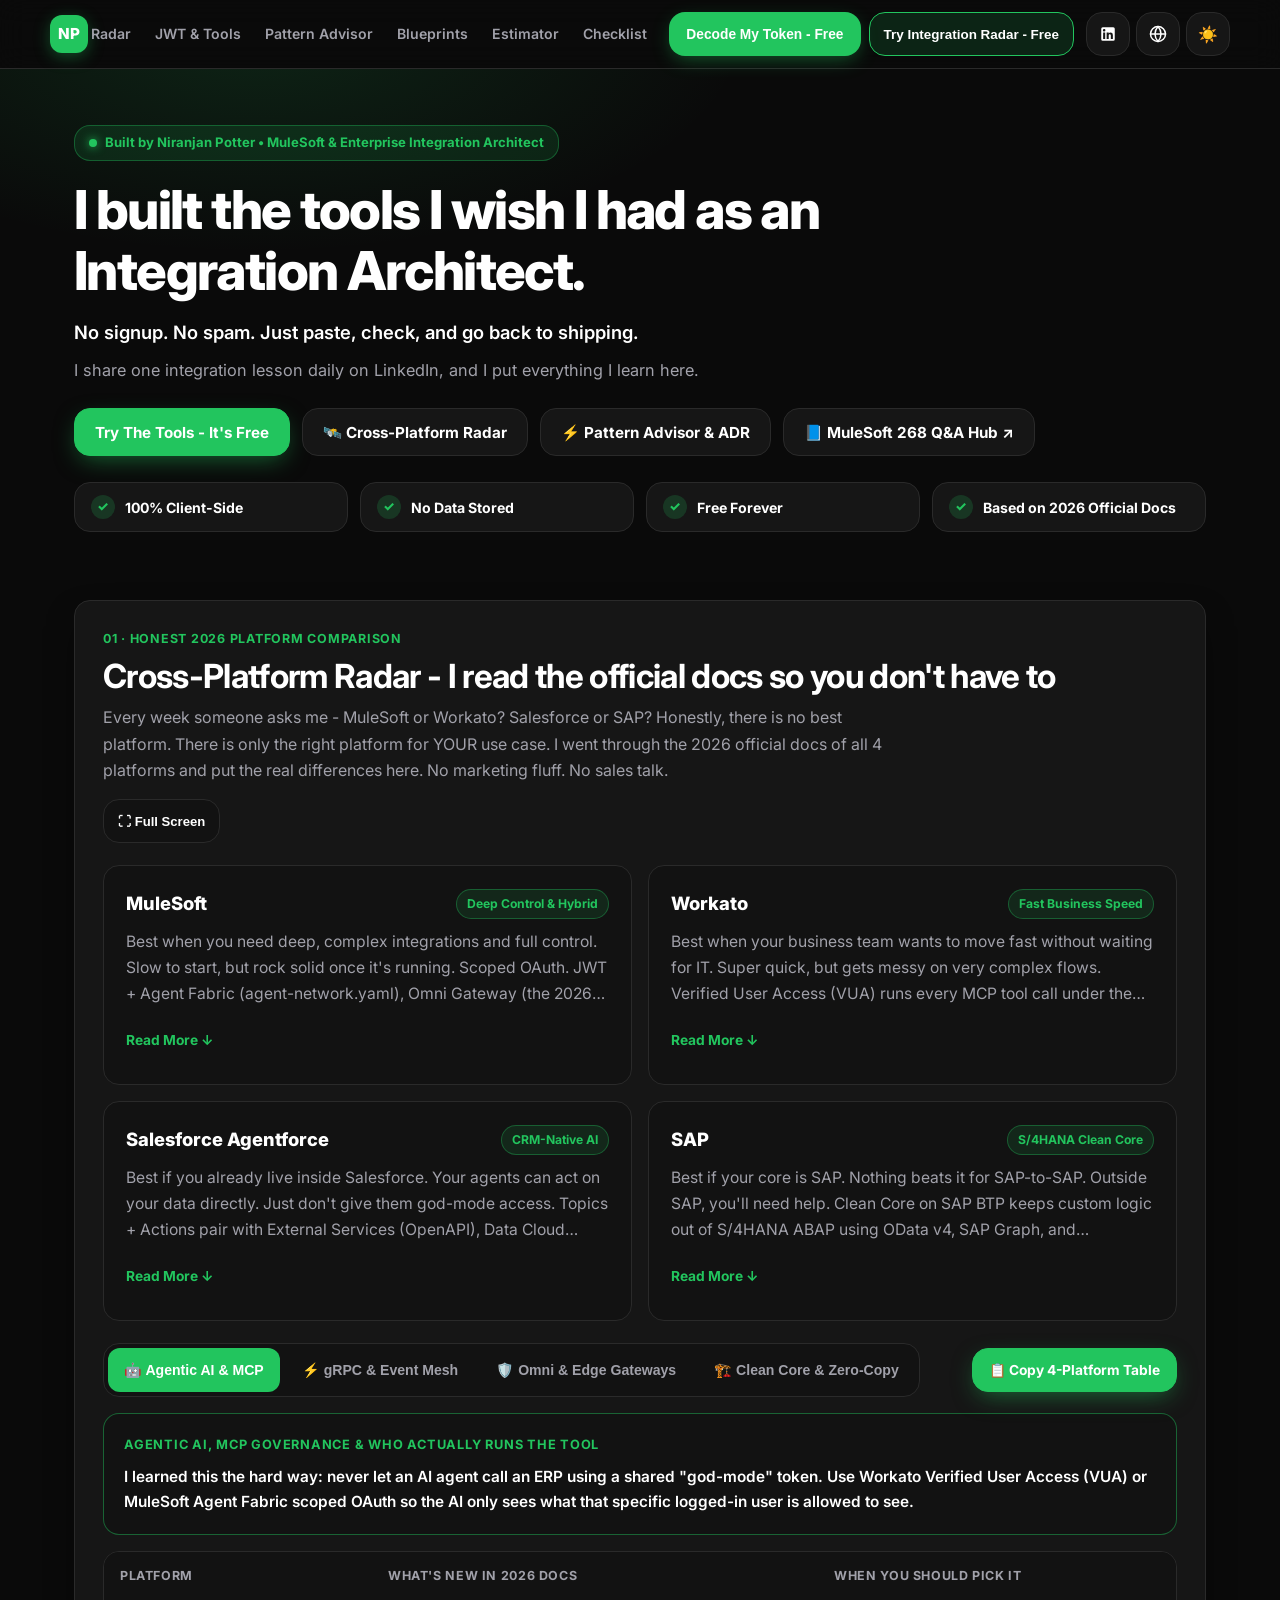
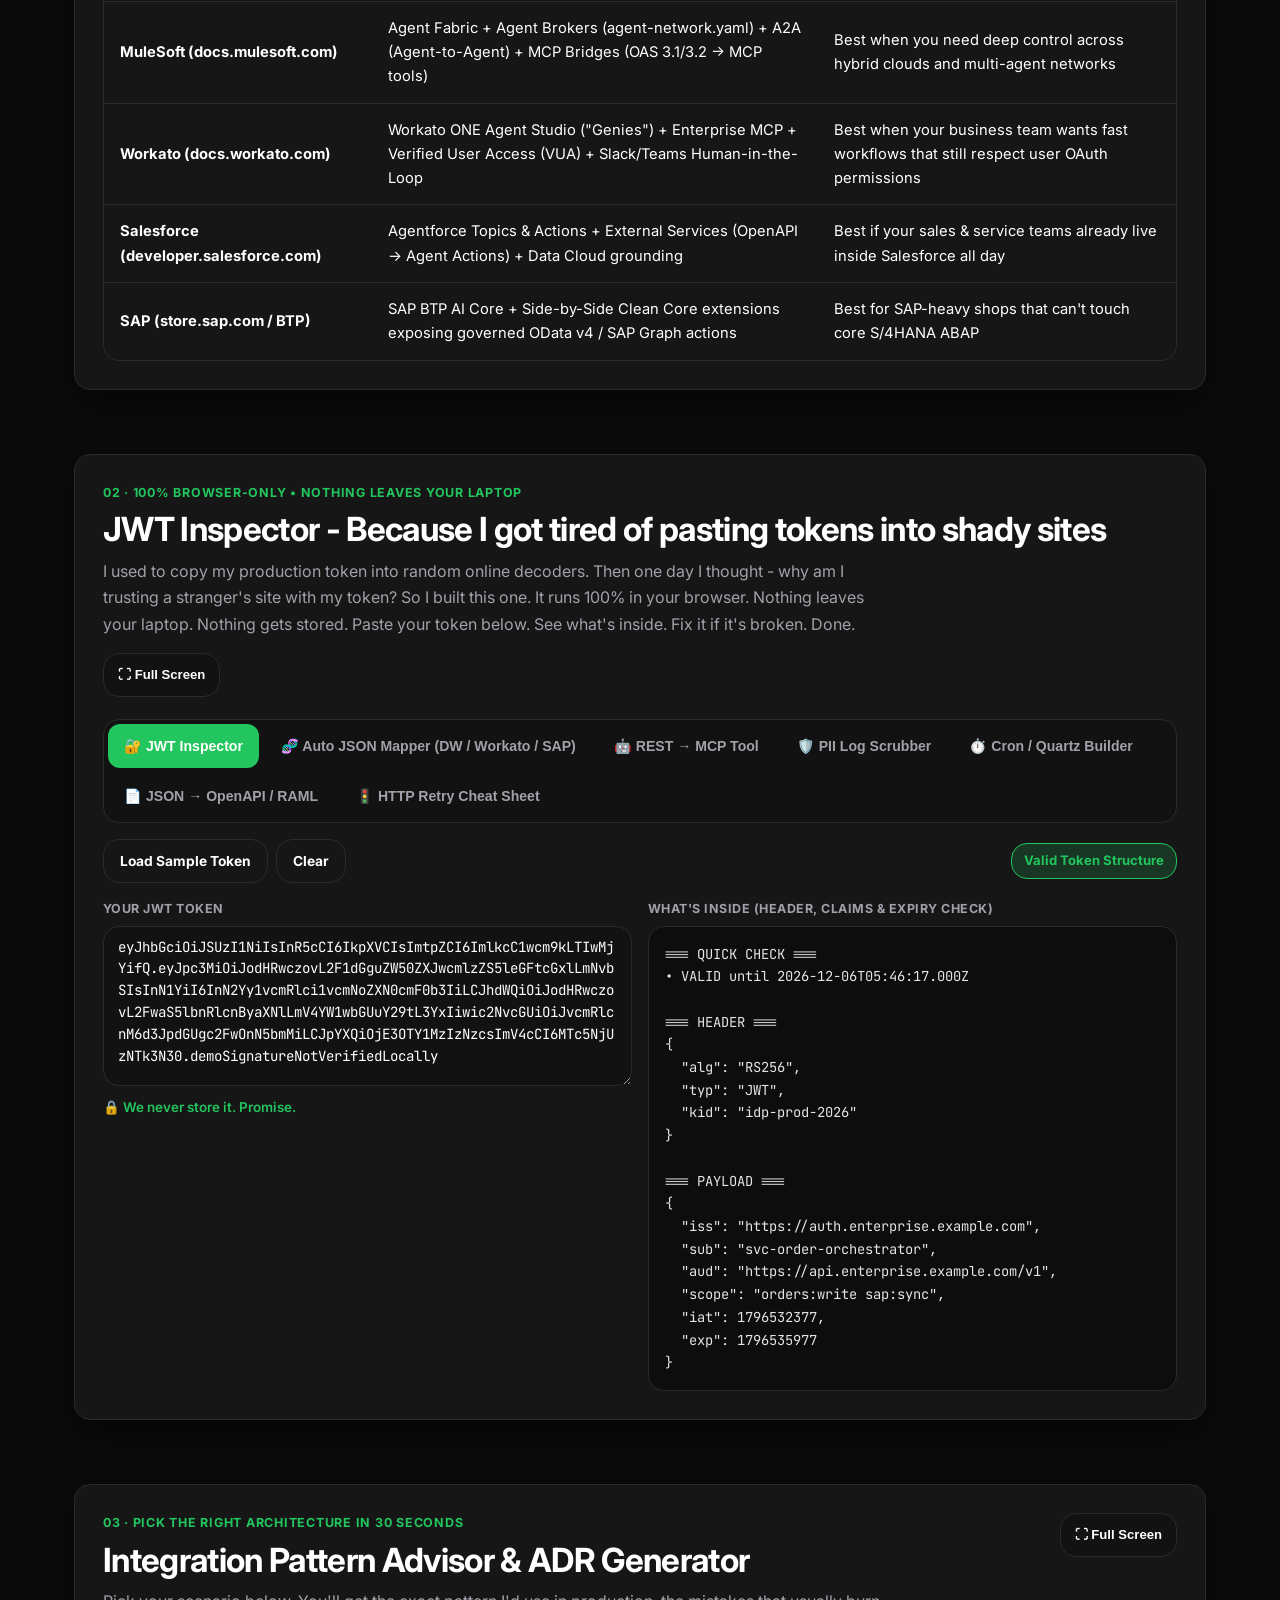
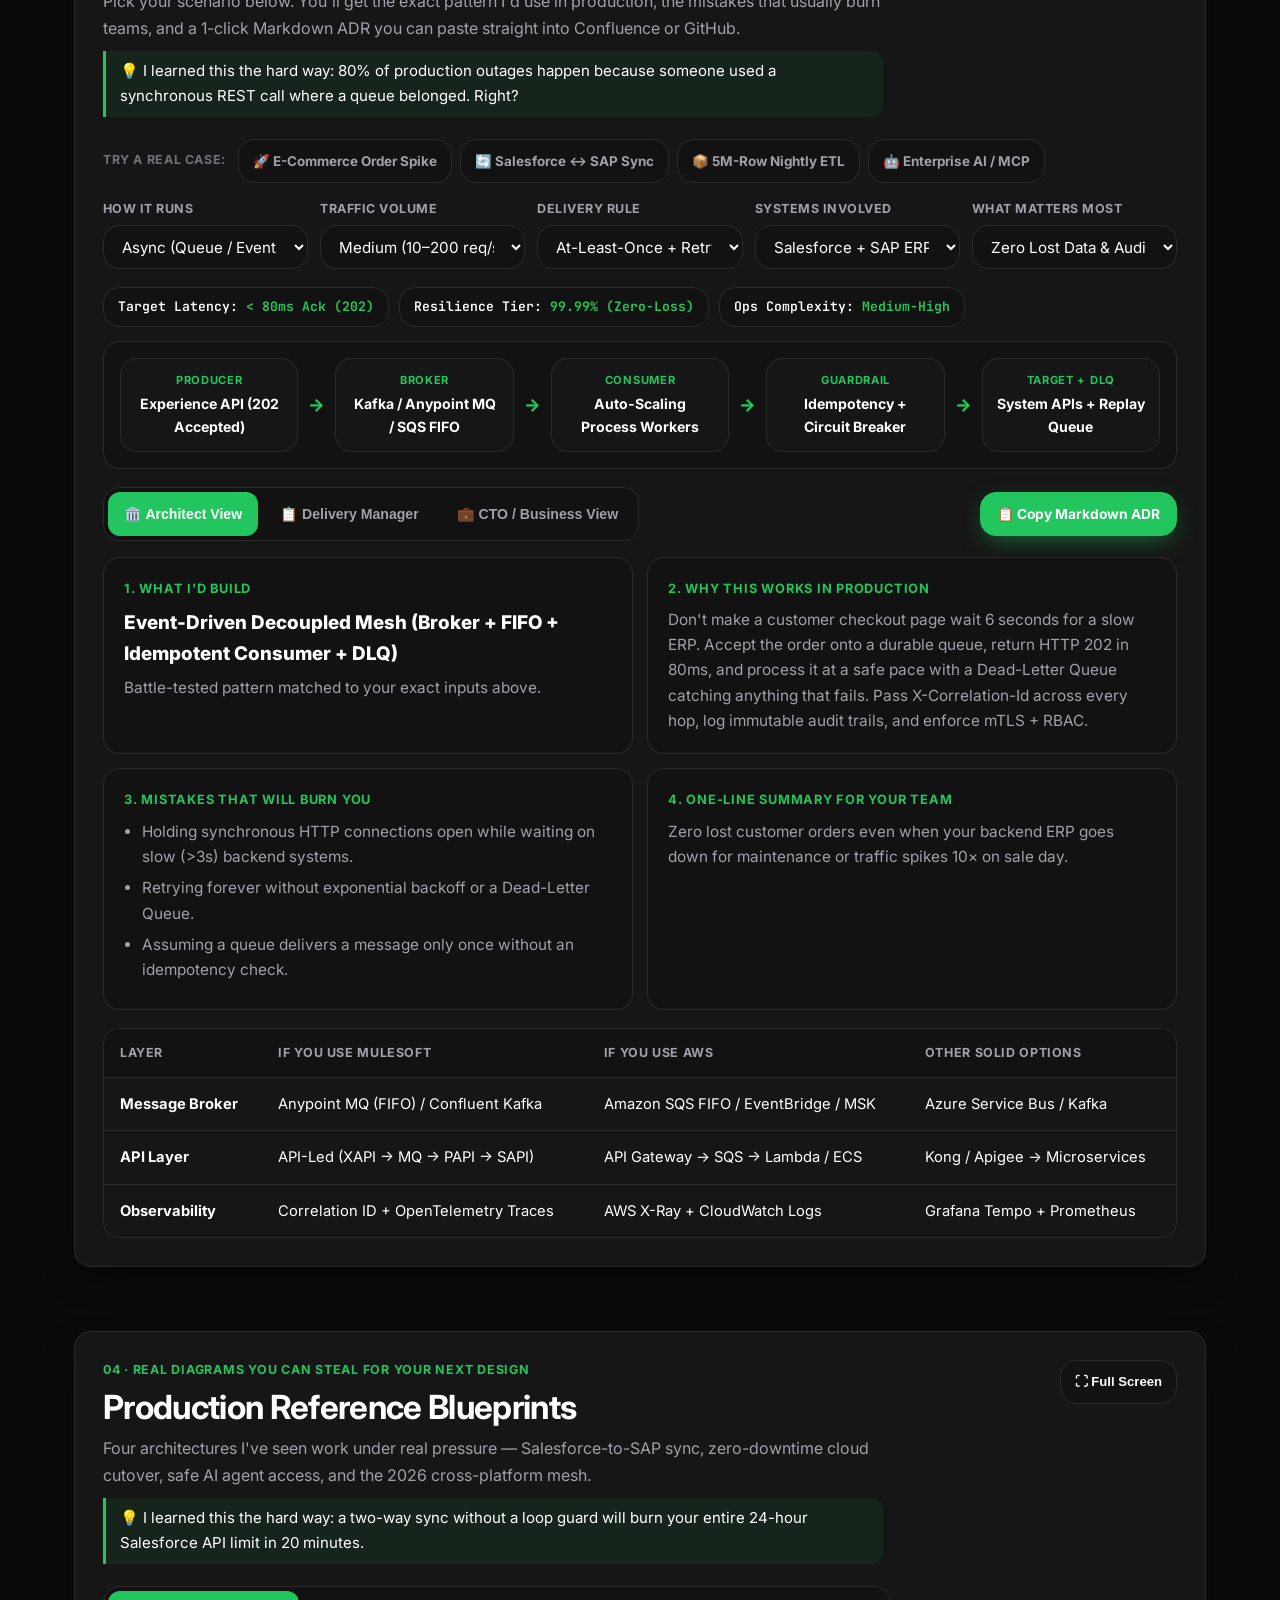
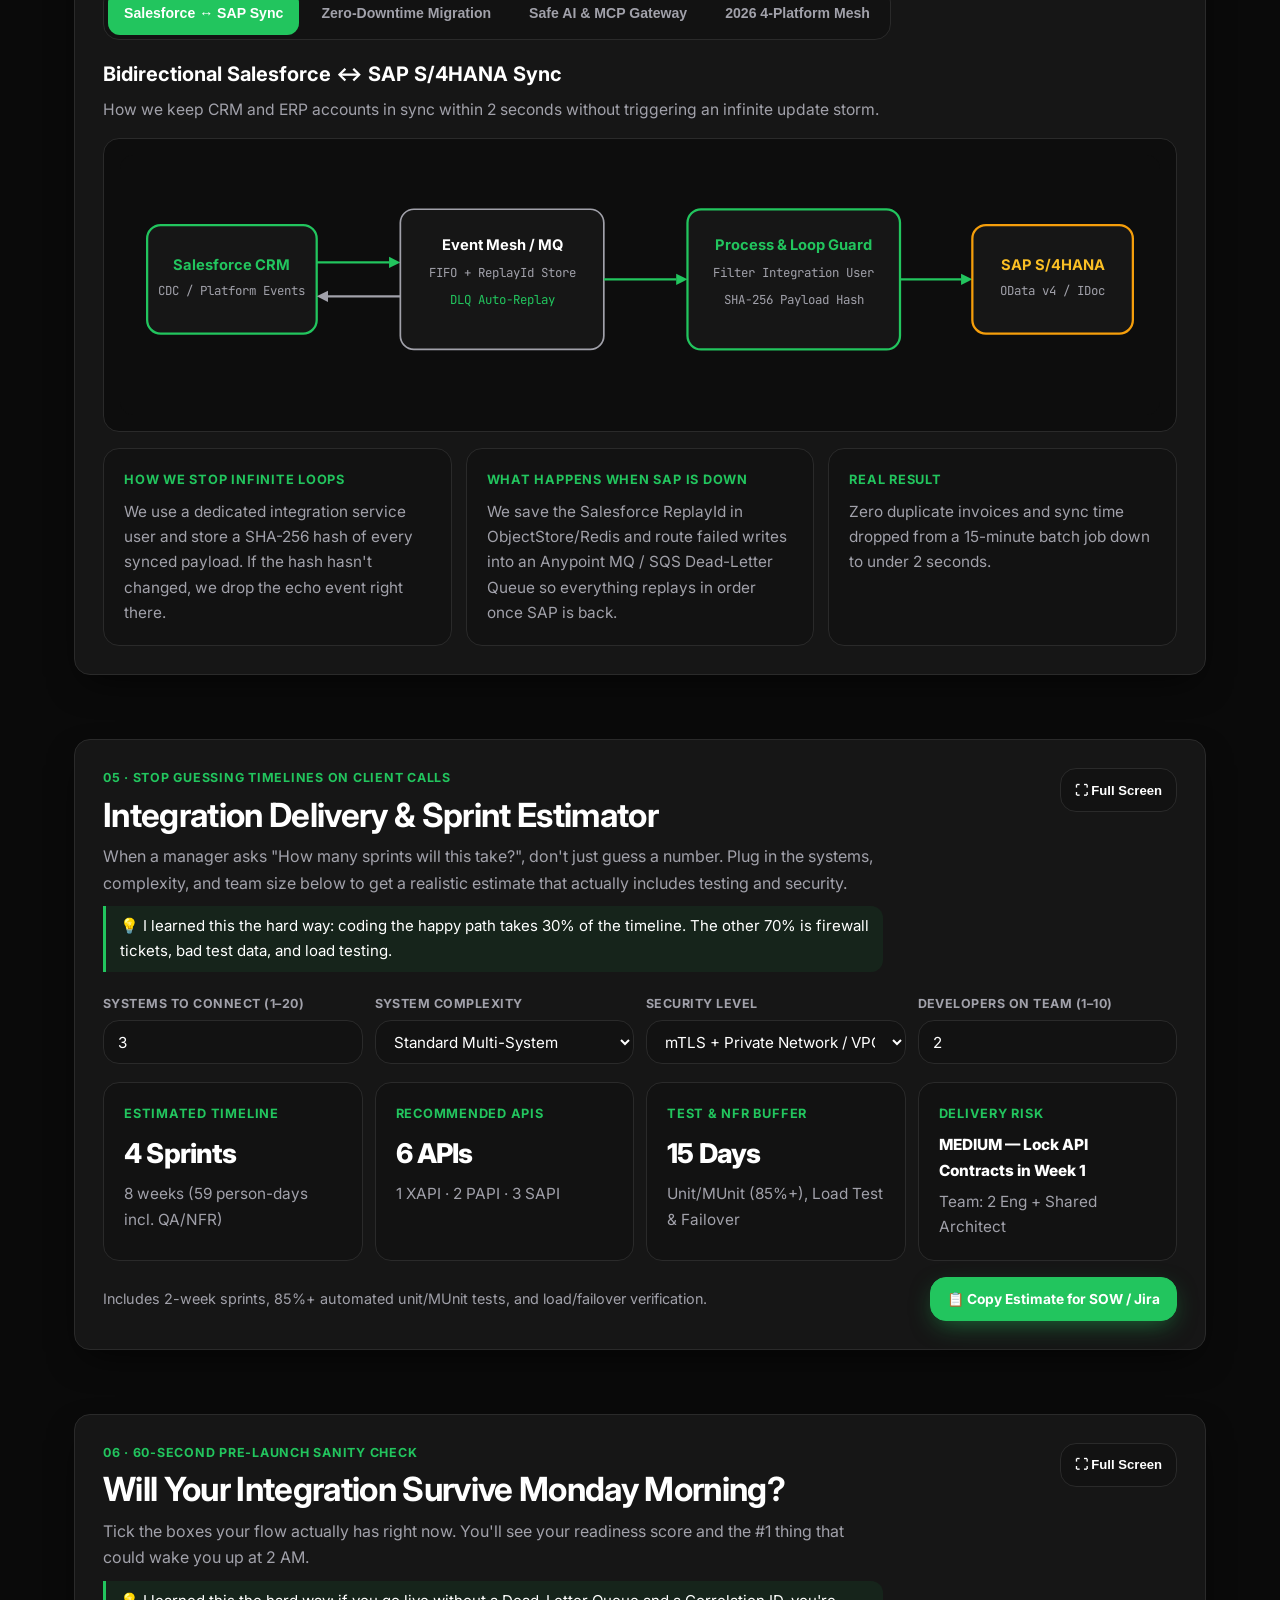
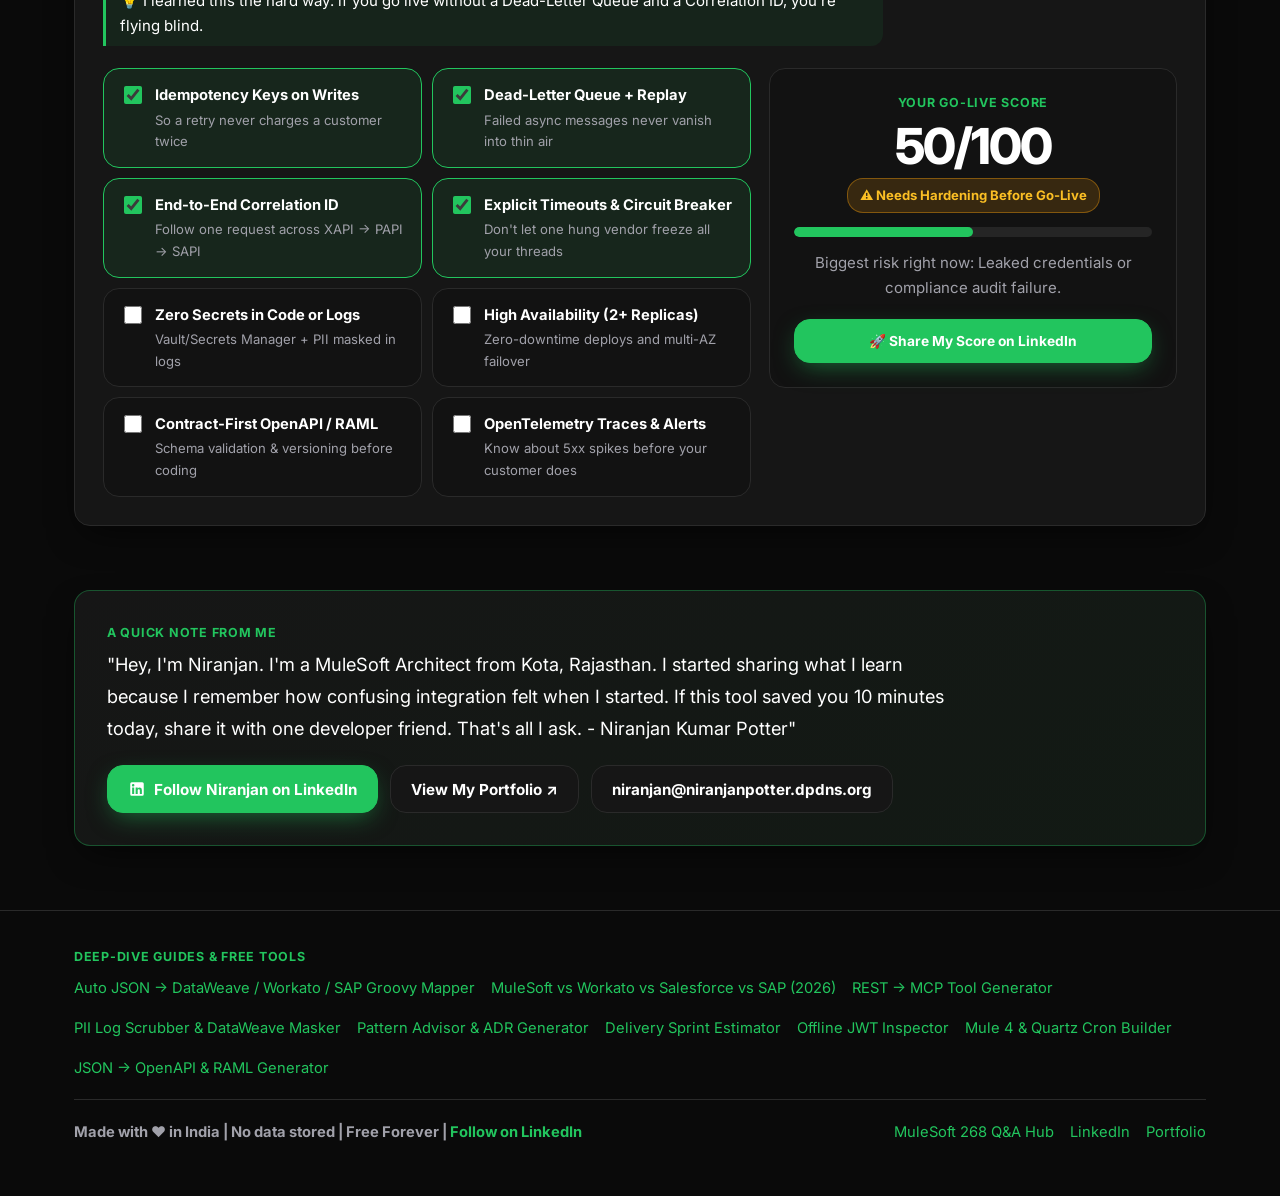
==== index.html @ 486850a0 "feat: add Auto JSON-to-JSON Mapper (DataWeave 2.0 + Workato Formula + SAP CPI Groovy) and SEO page" ====
<!DOCTYPE html>
<html lang="en" data-theme="dark">
<head>
  <meta charset="UTF-8">
  <meta name="viewport" content="width=device-width, initial-scale=1.0">
  <title>Enterprise Integration Hub | Free Offline JWT Inspector, 2026 Platform Radar &amp; Architect Tools</title>
  <meta name="description" content="I built the tools I wish I had as an Integration Architect. 100% client-side JWT Inspector, 2026 Cross-Platform Radar (MuleSoft, Workato, Salesforce, SAP), Pattern Advisor, Markdown ADRs, and Delivery Estimator.">
  <link rel="canonical" href="https://niranjanpotter.dpdns.org/">
  <meta property="og:title" content="I built the tools I wish I had as an Integration Architect — Niranjan Potter">
  <meta property="og:description" content="No signup. No spam. 100% client-side JWT Inspector, 2026 Cross-Platform Radar (MuleSoft, Workato, Salesforce, SAP), Pattern Advisor &amp; Sprint Estimator.">
  <meta property="og:type" content="website">
  <meta property="og:url" content="https://niranjanpotter.dpdns.org/">
  <meta property="og:image" content="https://niranjanpotter.dpdns.org/assets/og-card.svg">
  <meta name="twitter:card" content="summary_large_image">
  <meta name="twitter:title" content="Enterprise Integration Hub — Built by Niranjan Potter">
  <meta name="twitter:description" content="100% Client-Side • No Data Stored • Free Forever • Based on 2026 Official Docs">
  <meta name="twitter:image" content="https://niranjanpotter.dpdns.org/assets/og-card.svg">
  <link rel="icon" type="image/svg+xml" href="data:image/svg+xml,%3Csvg xmlns='http://www.w3.org/2000/svg' viewBox='0 0 64 64'%3E%3Crect width='64' height='64' rx='16' fill='%230A0A0A'/%3E%3Crect x='6' y='6' width='52' height='52' rx='12' fill='%2322c55e'/%3E%3Cpath d='M18 20h28v6H25v6h18v6H25v6h21v6H18z' fill='%23FFFFFF'/%3E%3C/svg%3E">
  <link rel="preconnect" href="https://fonts.googleapis.com">
  <link rel="preconnect" href="https://fonts.gstatic.com" crossorigin>
  <link href="https://fonts.googleapis.com/css2?family=Inter:wght@400;500;600;700;800&family=JetBrains+Mono:wght@400;600;700&display=swap" rel="stylesheet">
  <link rel="stylesheet" href="assets/styles.css?v=6">
  <script src="assets/app.js?v=6" defer></script>
  <script type="application/ld+json">
  {
    "@context": "https://schema.org",
    "@graph": [
      {
        "@type": "WebApplication",
        "name": "Enterprise Integration Hub",
        "url": "https://niranjanpotter.dpdns.org/",
        "applicationCategory": "DeveloperApplication",
        "operatingSystem": "Web Browser",
        "offers": { "@type": "Offer", "price": "0", "priceCurrency": "USD" },
        "author": { "@type": "Person", "name": "Niranjan Kumar Potter", "url": "https://niranjanprofile.vercel.app/" },
        "description": "100% client-side integration architect tools: Auto JSON-to-JSON Mapper (DataWeave 2.0 + Workato Formula + SAP CPI Groovy), JWT Inspector, 2026 Cross-Platform Radar, Pattern Advisor, and Sprint Estimator."
      },
      {
        "@type": "FAQPage",
        "mainEntity": [
          {
            "@type": "Question",
            "name": "How can I automatically generate DataWeave 2.0, Workato formulas, and SAP CPI Groovy from a Source JSON and Target JSON?",
            "acceptedAnswer": { "@type": "Answer", "text": "Paste your Source JSON and Target JSON into the Auto JSON Mapper on Enterprise Integration Hub. It matches fields semantically in your browser (including nested paths, arrays, full-name concatenation, and line totals) and generates null-safe MuleSoft DataWeave 2.0 (.dwl), Workato Ruby Formula Pills, and SAP Cloud Integration (CPI) Groovy scripts with zero data uploaded." }
          },
          {
            "@type": "Question",
            "name": "Should I pick MuleSoft, Workato, Salesforce Agentforce, or SAP Integration Suite in 2026?",
            "acceptedAnswer": { "@type": "Answer", "text": "There is no single best platform — only the right one for your use case. MuleSoft wins on deep, complex hybrid control (Agent Fabric, Omni Gateway, CloudHub 2.0). Workato wins when business teams need fast delivery with Verified User Access (VUA). Salesforce Agentforce wins when your teams live inside Salesforce. SAP Integration Suite wins for SAP-to-SAP Clean Core on BTP." }
          },
          {
            "@type": "Question",
            "name": "Does the JWT Inspector store or send my token anywhere?",
            "acceptedAnswer": { "@type": "Answer", "text": "Never. It runs 100% in your browser. Nothing leaves your laptop and nothing gets stored." }
          }
        ]
      }
    ]
  }
  </script>
</head>
<body>
  <header class="site-header">
    <div class="container header-inner">
      <a class="brand" href="#top">
        <span class="brand-mark" aria-hidden="true">NP</span>
        <span class="brand-text">
          <span class="brand-title">Enterprise Integration Hub</span>
          <span class="brand-sub">Curated &amp; Authored by Niranjan Potter</span>
        </span>
      </a>

      <nav class="header-nav" aria-label="Primary Navigation">
        <a class="nav-link" href="#platform-radar">Radar</a>
        <a class="nav-link" href="#dev-utilities">JWT &amp; Tools</a>
        <a class="nav-link" href="#pattern-advisor">Pattern Advisor</a>
        <a class="nav-link" href="#blueprints">Blueprints</a>
        <a class="nav-link" href="#delivery-estimator">Estimator</a>
        <a class="nav-link" href="#readiness-audit">Checklist</a>
      </nav>

      <div class="header-ctas">
        <button type="button" class="cta-sticky-primary" onclick="jumpToJwtTool()">Decode My Token - Free</button>
        <button type="button" class="cta-sticky-secondary" onclick="jumpToRadarTool()">Try Integration Radar - Free</button>
      </div>

      <div class="header-right">
        <a class="icon-btn" href="https://www.linkedin.com/in/niranjan-potter-551b49171" target="_blank" rel="noopener noreferrer" aria-label="LinkedIn Profile" title="Follow on LinkedIn">
          <svg width="18" height="18" viewBox="0 0 24 24" fill="currentColor" aria-hidden="true"><path d="M19 3a2 2 0 0 1 2 2v14a2 2 0 0 1-2 2H5a2 2 0 0 1-2-2V5a2 2 0 0 1 2-2h14m-.5 15.5v-5.3a3.26 3.26 0 0 0-3.26-3.26c-.85 0-1.84.52-2.28 1.3v-1.11h-2.79v8.37h2.79v-4.93c0-.77.62-1.4 1.39-1.4a1.4 1.4 0 0 1 1.4 1.4v4.93h2.75M6.88 8.56a1.68 1.68 0 0 0 1.68-1.68c0-.93-.75-1.69-1.68-1.69a1.69 1.69 0 0 0-1.69 1.69c0 .93.76 1.68 1.69 1.68m1.39 9.94v-8.37H5.5v8.37h2.77z"/></svg>
        </a>
        <a class="icon-btn" href="https://niranjanprofile.vercel.app/" target="_blank" rel="noopener noreferrer" aria-label="Portfolio Website" title="Portfolio Website">
          <svg width="18" height="18" viewBox="0 0 24 24" fill="none" stroke="currentColor" stroke-width="2" stroke-linecap="round" stroke-linejoin="round" aria-hidden="true"><circle cx="12" cy="12" r="10"/><line x1="2" y1="12" x2="22" y2="12"/><path d="M12 2a15.3 15.3 0 0 1 4 10 15.3 15.3 0 0 1-4 10 15.3 15.3 0 0 1-4-10 15.3 15.3 0 0 1 4-10z"/></svg>
        </a>
        <button type="button" class="icon-btn" id="theme-toggle" onclick="toggleTheme()" aria-label="Toggle theme" title="Toggle Dark/Light Theme">☀️</button>
        <button type="button" class="icon-btn mobile-menu-btn" id="mobile-menu-btn" onclick="toggleMobileNav()" aria-label="Toggle navigation menu" aria-expanded="false">☰</button>
      </div>
    </div>

    <!-- Mobile & Tablet Navigation Drawer -->
    <nav class="mobile-nav-drawer" id="mobile-nav-drawer" aria-label="Mobile Navigation">
      <div class="mobile-cta-stack">
        <button type="button" class="cta-sticky-primary" style="width:100%;" onclick="jumpToJwtTool()">Decode My Token - Free</button>
        <button type="button" class="cta-sticky-secondary" style="width:100%;" onclick="jumpToRadarTool()">Try Integration Radar - Free</button>
      </div>
      <div class="mobile-nav-list">
        <a href="#platform-radar" onclick="toggleMobileNav(false)">🛰️ Cross-Platform Radar</a>
        <a href="#dev-utilities" onclick="toggleMobileNav(false)">🔐 JWT &amp; Dev Tools</a>
        <a href="#pattern-advisor" onclick="toggleMobileNav(false)">⚡ Pattern Advisor</a>
        <a href="#blueprints" onclick="toggleMobileNav(false)">📐 Blueprints</a>
        <a href="#delivery-estimator" onclick="toggleMobileNav(false)">📋 Sprint Estimator</a>
        <a href="#readiness-audit" onclick="toggleMobileNav(false)">🛡️ 60s Checklist</a>
      </div>
      <div class="mobile-author-strip">Curated &amp; Authored by Niranjan Potter</div>
    </nav>
  </header>

  <main id="top">
    <!-- Hero -->
    <section class="hero">
      <div class="container">
        <div class="hero-badge"><span class="hero-dot" aria-hidden="true"></span> Built by Niranjan Potter • MuleSoft &amp; Enterprise Integration Architect</div>
        <h1>I built the tools I wish I had as an Integration Architect.</h1>
        <p class="hero-lead">No signup. No spam. Just paste, check, and go back to shipping.</p>
        <p class="hero-subline">I share one integration lesson daily on LinkedIn, and I put everything I learn here.</p>
        <div class="hero-actions">
          <a class="btn btn-primary" href="#dev-utilities">Try The Tools - It's Free</a>
          <a class="btn" href="#platform-radar">🛰️ Cross-Platform Radar</a>
          <a class="btn" href="#pattern-advisor">⚡ Pattern Advisor &amp; ADR</a>
          <a class="btn" href="https://niranjanpotter.github.io/" target="_blank" rel="noopener noreferrer">📘 MuleSoft 268 Q&amp;A Hub ↗</a>
        </div>

        <!-- 4 Trust Badges Row -->
        <div class="trust-badges-row" aria-label="Trust Guarantees">
          <div class="trust-badge"><span class="trust-check" aria-hidden="true">✓</span> 100% Client-Side</div>
          <div class="trust-badge"><span class="trust-check" aria-hidden="true">✓</span> No Data Stored</div>
          <div class="trust-badge"><span class="trust-check" aria-hidden="true">✓</span> Free Forever</div>
          <div class="trust-badge"><span class="trust-check" aria-hidden="true">✓</span> Based on 2026 Official Docs</div>
        </div>
      </div>
    </section>

    <!-- 1. Cross-Platform Radar (MuleSoft · Workato · Salesforce · SAP) -->
    <section class="section" id="platform-radar">
      <div class="container">
        <div class="section-card" id="radar-card">
          <div class="section-head">
            <div>
              <div class="section-kicker">01 · Honest 2026 Platform Comparison</div>
              <h2>Cross-Platform Radar - I read the official docs so you don't have to</h2>
              <p>Every week someone asks me - MuleSoft or Workato? Salesforce or SAP? Honestly, there is no best platform. There is only the right platform for YOUR use case. I went through the 2026 official docs of all 4 platforms and put the real differences here. No marketing fluff. No sales talk.</p>
            </div>
            <button type="button" class="fs-btn" onclick="toggleSectionFs('radar-card', this)">⛶ Full Screen</button>
          </div>

          <!-- 4 Responsive Platform Cards with 3-Line Clamp + Read More Expand -->
          <div class="radar-cards-grid">
            <article class="radar-platform-card" onclick="toggleRadarCard(this)">
              <div>
                <div class="radar-card-top">
                  <h3 class="radar-card-title">MuleSoft</h3>
                  <span class="radar-card-tag">Deep Control &amp; Hybrid</span>
                </div>
                <p class="radar-card-body">Best when you need deep, complex integrations and full control. Slow to start, but rock solid once it's running. Scoped OAuth. JWT + Agent Fabric (agent-network.yaml), Omni Gateway (the 2026 evolution of Flex Gateway), and CloudHub 2.0 Kubernetes private spaces when you can't afford a single dropped transaction.</p>
              </div>
              <button type="button" class="radar-read-more" aria-expanded="false">Read More ↓</button>
            </article>

            <article class="radar-platform-card" onclick="toggleRadarCard(this)">
              <div>
                <div class="radar-card-top">
                  <h3 class="radar-card-title">Workato</h3>
                  <span class="radar-card-tag">Fast Business Speed</span>
                </div>
                <p class="radar-card-body">Best when your business team wants to move fast without waiting for IT. Super quick, but gets messy on very complex flows. Verified User Access (VUA) runs every MCP tool call under the end user's own OAuth login instead of a dangerous master token, plus Slack and Teams human-in-the-loop approvals.</p>
              </div>
              <button type="button" class="radar-read-more" aria-expanded="false">Read More ↓</button>
            </article>

            <article class="radar-platform-card" onclick="toggleRadarCard(this)">
              <div>
                <div class="radar-card-top">
                  <h3 class="radar-card-title">Salesforce Agentforce</h3>
                  <span class="radar-card-tag">CRM-Native AI</span>
                </div>
                <p class="radar-card-body">Best if you already live inside Salesforce. Your agents can act on your data directly. Just don't give them god-mode access. Topics + Actions pair with External Services (OpenAPI), Data Cloud Zero-Copy, and the gRPC Pub/Sub API with pull flow control so event bursts don't choke your subscribers.</p>
              </div>
              <button type="button" class="radar-read-more" aria-expanded="false">Read More ↓</button>
            </article>

            <article class="radar-platform-card" onclick="toggleRadarCard(this)">
              <div>
                <div class="radar-card-top">
                  <h3 class="radar-card-title">SAP</h3>
                  <span class="radar-card-tag">S/4HANA Clean Core</span>
                </div>
                <p class="radar-card-body">Best if your core is SAP. Nothing beats it for SAP-to-SAP. Outside SAP, you'll need help. Clean Core on SAP BTP keeps custom logic out of S/4HANA ABAP using OData v4, SAP Graph, and Advanced Event Mesh so ERP upgrades don't break your weekend.</p>
              </div>
              <button type="button" class="radar-read-more" aria-expanded="false">Read More ↓</button>
            </article>
          </div>

          <div class="toolbar-row">
            <div class="seg-group" id="radar-tabs" role="tablist" aria-label="2026 Platform Pillars">
              <button type="button" class="seg-btn active" onclick="selectRadarPillar('agentic', this)">🤖 Agentic AI &amp; MCP</button>
              <button type="button" class="seg-btn" onclick="selectRadarPillar('streaming', this)">⚡ gRPC &amp; Event Mesh</button>
              <button type="button" class="seg-btn" onclick="selectRadarPillar('gateways', this)">🛡️ Omni &amp; Edge Gateways</button>
              <button type="button" class="seg-btn" onclick="selectRadarPillar('core', this)">🏗️ Clean Core &amp; Zero-Copy</button>
            </div>
            <button type="button" class="btn btn-primary btn-sm" onclick="copyRadarMarkdown()">📋 Copy 4-Platform Table</button>
          </div>

          <div class="result-box" style="margin-bottom:16px; border-color:rgba(34,197,94,0.45);">
            <h3 id="radar-heading">Agentic AI, MCP Governance &amp; Who Actually Runs the Tool</h3>
            <p id="radar-insight" style="color:var(--text); font-weight:600;"></p>
          </div>

          <div class="table-wrap">
            <table>
              <thead>
                <tr>
                  <th>Platform</th>
                  <th>What's New in 2026 Docs</th>
                  <th>When You Should Pick It</th>
                </tr>
              </thead>
              <tbody id="radar-tbody"></tbody>
            </table>
          </div>
        </div>
      </div>
    </section>

    <!-- 2. JWT Inspector & Daily Offline Dev Utilities -->
    <section class="section" id="dev-utilities">
      <div class="container">
        <div class="section-card" id="util-card">
          <div class="section-head">
            <div>
              <div class="section-kicker">02 · 100% Browser-Only • Nothing Leaves Your Laptop</div>
              <h2>JWT Inspector - Because I got tired of pasting tokens into shady sites</h2>
              <p>I used to copy my production token into random online decoders. Then one day I thought - why am I trusting a stranger's site with my token? So I built this one. It runs 100% in your browser. Nothing leaves your laptop. Nothing gets stored. Paste your token below. See what's inside. Fix it if it's broken. Done.</p>
            </div>
            <button type="button" class="fs-btn" onclick="toggleSectionFs('util-card', this)">⛶ Full Screen</button>
          </div>

          <div class="seg-group" id="util-tabs" role="tablist" aria-label="Offline Utilities">
            <button type="button" class="seg-btn active" onclick="switchUtilTab('util-jwt', this)">🔐 JWT Inspector</button>
            <button type="button" class="seg-btn" onclick="switchUtilTab('util-mapper', this)">🧬 Auto JSON Mapper (DW / Workato / SAP)</button>
            <button type="button" class="seg-btn" onclick="switchUtilTab('util-mcp', this)">🤖 REST → MCP Tool</button>
            <button type="button" class="seg-btn" onclick="switchUtilTab('util-pii', this)">🛡️ PII Log Scrubber</button>
            <button type="button" class="seg-btn" onclick="switchUtilTab('util-cron', this)">⏱️ Cron / Quartz Builder</button>
            <button type="button" class="seg-btn" onclick="switchUtilTab('util-spec', this)">📄 JSON → OpenAPI / RAML</button>
            <button type="button" class="seg-btn" onclick="switchUtilTab('util-http', this)">🚦 HTTP Retry Cheat Sheet</button>
          </div>

          <!-- JWT Tab -->
          <div id="util-jwt" style="margin-top:16px;">
            <div class="toolbar-row">
              <div style="display:flex; gap:8px; flex-wrap:wrap;">
                <button type="button" class="btn btn-sm" onclick="loadSampleJwt()">Load Sample Token</button>
                <button type="button" class="btn btn-sm" onclick="document.getElementById('jwt-input').value=''; inspectJwt();">Clear</button>
              </div>
              <div id="jwt-status"></div>
            </div>
            <div class="util-grid">
              <div class="field">
                <label for="jwt-input">Your JWT Token</label>
                <textarea id="jwt-input" oninput="inspectJwt()" placeholder="Paste your JWT token here..."></textarea>
                <div class="field-note">🔒 We never store it. Promise.</div>
              </div>
              <div class="field">
                <label>What's Inside (Header, Claims &amp; Expiry Check)</label>
                <pre class="code-out" id="jwt-output"></pre>
              </div>
            </div>
          </div>

          <!-- Cron Tab -->
          <div id="util-cron" style="display:none; margin-top:16px;">
            <div class="toolbar-row">
              <div style="display:flex; gap:8px; flex-wrap:wrap;">
                <button type="button" class="btn btn-sm" onclick="applyCronPreset('0 */5 * * * ?')">Every 5 min (Quartz)</button>
                <button type="button" class="btn btn-sm" onclick="applyCronPreset('0 0 2 * * ?')">Nightly 2 AM (Quartz)</button>
                <button type="button" class="btn btn-sm" onclick="applyCronPreset('0 0 9 ? * MON-FRI')">Weekdays 9 AM (Quartz)</button>
                <button type="button" class="btn btn-sm" onclick="applyCronPreset('*/15 * * * *')">Every 15 min (Linux)</button>
              </div>
            </div>
            <div class="util-grid">
              <div class="field">
                <label for="cron-input">Cron Expression (5-field Linux or 6-field Quartz / Mule 4)</label>
                <input id="cron-input" type="text" value="0 */5 * * * ?" oninput="explainCron()">
                <div class="field-note">I learned this the hard way: Mule 4 Quartz starts with Seconds (6 fields), not Minutes!</div>
              </div>
              <div class="field">
                <label>Plain-English Schedule &amp; Mule 4 XML</label>
                <pre class="code-out" id="cron-output"></pre>
              </div>
            </div>
          </div>

          <!-- Spec Tab -->
          <div id="util-spec" style="display:none; margin-top:16px;">
            <div class="toolbar-row">
              <div style="display:flex; gap:8px; flex-wrap:wrap;">
                <button type="button" class="btn btn-primary btn-sm" onclick="generateSpec('oas')">Generate OpenAPI 3.0</button>
                <button type="button" class="btn btn-sm" onclick="generateSpec('raml')">Generate RAML 1.0</button>
              </div>
              <button type="button" class="btn btn-sm" onclick="copySpecOutput()">📋 Copy Schema</button>
            </div>
            <div class="util-grid">
              <div class="field">
                <label for="spec-input">Paste a Sample JSON Payload</label>
                <textarea id="spec-input">{
  "orderId": "ORD-2026-9041",
  "customerId": "CUST-4421",
  "amount": 1499.5,
  "priority": true,
  "items": [
    { "sku": "MULE-CH2", "qty": 2 }
  ]
}</textarea>
                <div class="field-note">We never store it. Promise.</div>
              </div>
              <div class="field">
                <label>Ready-to-Use OpenAPI / RAML Contract</label>
                <pre class="code-out" id="spec-output"></pre>
              </div>
            </div>
          </div>

          <!-- HTTP Retry Matrix Tab -->
          <div id="util-http" style="display:none; margin-top:16px;">
            <div class="table-wrap">
              <table>
                <thead>
                  <tr>
                    <th>HTTP Status</th>
                    <th>Should You Retry?</th>
                    <th>What To Do in Your Flow</th>
                    <th>Where Failed Messages Go</th>
                  </tr>
                </thead>
                <tbody>
                  <tr><td><strong>400 / 422</strong> Bad Request</td><td><span class="status-chip status-err">NO</span></td><td>Don't retry. A bad JSON payload won't magically fix itself on retry #3.</td><td>Send to poison-pill DLQ and alert the sender.</td></tr>
                  <tr><td><strong>401</strong> Unauthorized</td><td><span class="status-chip status-warn">ONCE</span></td><td>Refresh your OAuth token cache once and retry once.</td><td>If it still fails, alert on expired secret/cert.</td></tr>
                  <tr><td><strong>403 / 404</strong> Forbidden / Not Found</td><td><span class="status-chip status-err">NO</span></td><td>Stop immediately. You're missing permissions or the record ID doesn't exist.</td><td>Log correlationId and return a clean error.</td></tr>
                  <tr><td><strong>408 / 429</strong> Timeout / Rate Limit</td><td><span class="status-chip status-ok">YES</span></td><td>Read the <code>Retry-After</code> header and back off exponentially.</td><td>Park in a queue if the vendor throttles you for long.</td></tr>
                  <tr><td><strong>500 / 502 / 503 / 504</strong> Server Down</td><td><span class="status-chip status-ok">YES</span></td><td>Retry up to 3 times with backoff + circuit breaker (only if your write is idempotent!).</td><td>Move to replayable DLQ and page on-call.</td></tr>
                </tbody>
              </table>
            </div>
          </div>

          <!-- Auto JSON-to-JSON Mapper (DataWeave 2.0 + Workato Formula + SAP CPI Groovy) -->
          <div id="util-mapper" style="display:none; margin-top:16px;">
            <div class="toolbar-row">
              <div style="display:flex; gap:8px; flex-wrap:wrap; align-items:center;">
                <span class="preset-label">Presets:</span>
                <button type="button" class="btn btn-sm" onclick="loadMapperPreset('sfsap')">Salesforce → SAP S/4HANA</button>
                <button type="button" class="btn btn-sm" onclick="loadMapperPreset('stripe')">Stripe → NetSuite Invoice</button>
                <button type="button" class="btn btn-sm" onclick="loadMapperPreset('workday')">Workday → ServiceNow User</button>
              </div>
              <div style="display:flex; gap:8px; flex-wrap:wrap; align-items:center;">
                <select id="mapper-target-lang" onchange="runJsonMapper()" aria-label="Target Mapping Language" style="min-height:44px; padding:8px 12px; border-radius:16px; border:1px solid var(--border); background:var(--bg-elev); color:var(--text); font-weight:700;">
                  <option value="all" selected>All 3 (DataWeave 2.0 + Workato + SAP Groovy)</option>
                  <option value="dw">MuleSoft DataWeave 2.0 (.dwl)</option>
                  <option value="workato">Workato Recipe Formula Pills (Ruby)</option>
                  <option value="groovy">SAP Cloud Integration (CPI) Groovy</option>
                </select>
                <button type="button" class="btn btn-primary btn-sm" onclick="copyMapperOutput()">📋 Copy Transform Code</button>
              </div>
            </div>
            <div id="mapper-status" style="margin-bottom:12px;"></div>
            <div class="util-grid">
              <div class="field">
                <label for="mapper-src">1. Source JSON Payload (What You Receive)</label>
                <textarea id="mapper-src" oninput="runJsonMapper()">{
  "order_id": "SF-ORD-9921",
  "created_at": "2026-11-23T14:30:00Z",
  "total_amount": 2450.75,
  "currency_code": "USD",
  "customer": {
    "first_name": "Aarav",
    "last_name": "Sharma",
    "email_address": "aarav.sharma@enterprise.in"
  },
  "line_items": [
    { "sku_code": "MAT-1004", "qty": 2, "unit_price": 1000.0 },
    { "sku_code": "MAT-2040", "qty": 1, "unit_price": 450.75 }
  ]
}</textarea>
                <div class="field-note">💡 I learned this the hard way: writing null-safe mappings by hand takes 30 minutes per API. Paste Source + Target JSON and get all 3 scripts instantly.</div>
              </div>
              <div class="field">
                <label for="mapper-tgt">2. Target JSON Shape (What You Need to Send)</label>
                <textarea id="mapper-tgt" oninput="runJsonMapper()">{
  "SalesOrderID": "STRING",
  "OrderDate": "2026-11-23",
  "CustomerFullName": "STRING",
  "BuyerEmail": "STRING",
  "NetValue": 0.0,
  "Currency": "USD",
  "Items": [
    {
      "MaterialNumber": "STRING",
      "Quantity": 0,
      "UnitPrice": 0.0,
      "LineTotal": 0.0
    }
  ]
}</textarea>
                <div class="field-note">🔒 100% browser-only semantic matcher. We never store your payloads. Promise.</div>
              </div>
            </div>
            <div class="field" style="margin-top:14px;">
              <label>3. Auto-Matched Field Map + Ready-to-Paste DataWeave 2.0 / Workato / SAP CPI Groovy Code</label>
              <pre class="code-out" id="mapper-output" style="min-height:260px;"></pre>
            </div>
          </div>

          <!-- REST -> MCP Tool Tab -->
          <div id="util-mcp" style="display:none; margin-top:16px;">
            <div class="toolbar-row">
              <div style="display:flex; gap:10px; flex-wrap:wrap; flex:1;">
                <input id="mcp-name" type="text" value="lookup_sap_order_status" oninput="generateMcpTool()" placeholder="Tool name (snake_case)" style="max-width:240px; min-height:44px; padding:8px 12px; border-radius:16px; border:1px solid var(--border); background:var(--bg-elev); color:var(--text);">
                <select id="mcp-auth" onchange="generateMcpTool()" aria-label="MCP Security Mode" style="max-width:280px; min-height:44px; padding:8px 12px; border-radius:16px; border:1px solid var(--border); background:var(--bg-elev); color:var(--text);">
                  <option value="vua" selected>Workato VUA (User OAuth2 Delegation)</option>
                  <option value="fabric">MuleSoft Agent Fabric (Scoped JWT + Omni)</option>
                </select>
              </div>
              <button type="button" class="btn btn-primary btn-sm" onclick="copyMcpOutput()">📋 Copy MCP Tool</button>
            </div>
            <div class="field" style="margin-bottom:12px;">
              <label for="mcp-desc">Clear Instructions for the AI Agent</label>
              <input id="mcp-desc" type="text" value="Fetch live order status and delivery ETA by orderId without exposing raw ERP tables." oninput="generateMcpTool()">
            </div>
            <div class="util-grid">
              <div class="field">
                <label for="mcp-input">Sample REST Request JSON</label>
                <textarea id="mcp-input" oninput="generateMcpTool()">{
  "orderId": "ORD-2026-9041",
  "customerId": "CUST-4421",
  "includeLineItems": true
}</textarea>
                <div class="field-note">I learned this the hard way: if your MCP tool description is vague, the AI agent passes wrong fields 40% of the time. We never store your JSON. Promise.</div>
              </div>
              <div class="field">
                <label>Generated MCP inputSchema &amp; Agent Fabric Config</label>
                <pre class="code-out" id="mcp-output"></pre>
              </div>
            </div>
          </div>

          <!-- PII Log Scrubber Tab -->
          <div id="util-pii" style="display:none; margin-top:16px;">
            <div class="toolbar-row">
              <span style="font-size:0.9rem; color:var(--text-muted);">Paste a log or JSON payload to scrub emails, cards, SSNs, secrets &amp; Bearer tokens + get the DataWeave 2.0 masker.</span>
              <button type="button" class="btn btn-primary btn-sm" onclick="copyPiiOutput()">📋 Copy Safe Payload &amp; DW 2.0</button>
            </div>
            <div class="util-grid">
              <div class="field">
                <label for="pii-input">Raw Payload With Sensitive Fields</label>
                <textarea id="pii-input" oninput="scrubPiiPayload()">{
  "customerEmail": "buyer@enterprise-client.com",
  "cardNumber": "4532-0151-1283-0366",
  "ssn": "123-45-6789",
  "authHeader": "Bearer eyJhbGciOiJSUzI1NiIsInR5cCI6IkpXVCJ9.secretPayload",
  "client_secret": "s3cr3t-prod-key",
  "orderStatus": "CONFIRMED"
}</textarea>
                <div class="field-note">🔒 100% browser-only. We never store it. Promise.</div>
              </div>
              <div class="field">
                <label>Scrubbed Output + Copy-Ready DataWeave 2.0 Script</label>
                <pre class="code-out" id="pii-output"></pre>
              </div>
            </div>
          </div>
        </div>
      </div>
    </section>

    <!-- 3. Integration Pattern Advisor & ADR Generator -->
    <section class="section" id="pattern-advisor">
      <div class="container">
        <div class="section-card" id="advisor-card">
          <div class="section-head">
            <div>
              <div class="section-kicker">03 · Pick the Right Architecture in 30 Seconds</div>
              <h2>Integration Pattern Advisor &amp; ADR Generator</h2>
              <p>Pick your scenario below. You'll get the exact pattern I'd use in production, the mistakes that usually burn teams, and a 1-click Markdown ADR you can paste straight into Confluence or GitHub.</p>
              <p class="personal-note">💡 I learned this the hard way: 80% of production outages happen because someone used a synchronous REST call where a queue belonged. Right?</p>
            </div>
            <button type="button" class="fs-btn" onclick="toggleSectionFs('advisor-card', this)">⛶ Full Screen</button>
          </div>

          <div class="preset-row" aria-label="Quick Scenario Presets">
            <span class="preset-label">Try a real case:</span>
            <button type="button" class="preset-chip" onclick="applyAdvisorPreset('spike', this)">🚀 E-Commerce Order Spike</button>
            <button type="button" class="preset-chip" onclick="applyAdvisorPreset('sfsap', this)">🔄 Salesforce ↔ SAP Sync</button>
            <button type="button" class="preset-chip" onclick="applyAdvisorPreset('etl', this)">📦 5M-Row Nightly ETL</button>
            <button type="button" class="preset-chip" onclick="applyAdvisorPreset('aimcp', this)">🤖 Enterprise AI / MCP</button>
          </div>

          <div class="controls-grid">
            <div class="field">
              <label for="adv-mode">How It Runs</label>
              <select id="adv-mode">
                <option value="sync">Sync (Caller Waits)</option>
                <option value="async" selected>Async (Queue / Events)</option>
                <option value="bulk">Bulk / Nightly Batch</option>
                <option value="bidir">Two-Way Sync (A ↔ B)</option>
              </select>
            </div>
            <div class="field">
              <label for="adv-volume">Traffic Volume</label>
              <select id="adv-volume">
                <option value="low">Low (&lt; 10 req/sec)</option>
                <option value="med" selected>Medium (10–200 req/sec)</option>
                <option value="high">High (200+ req/sec or Millions)</option>
              </select>
            </div>
            <div class="field">
              <label for="adv-delivery">Delivery Rule</label>
              <select id="adv-delivery">
                <option value="best">Best Effort</option>
                <option value="atleast" selected>At-Least-Once + Retry</option>
                <option value="fifo">Strict Order (FIFO + No Duplicates)</option>
              </select>
            </div>
            <div class="field">
              <label for="adv-eco">Systems Involved</label>
              <select id="adv-eco">
                <option value="sf-sap" selected>Salesforce + SAP ERP</option>
                <option value="aws">AWS / Cloud Microservices</option>
                <option value="legacy">On-Prem DB / Legacy</option>
                <option value="ai-mcp">AI Agents &amp; LLM (MCP)</option>
              </select>
            </div>
            <div class="field">
              <label for="adv-priority">What Matters Most</label>
              <select id="adv-priority">
                <option value="audit" selected>Zero Lost Data &amp; Audit</option>
                <option value="latency">Fastest Response Time</option>
                <option value="cost">Lowest Cloud Bill</option>
                <option value="speed">Ship as Fast as Possible</option>
              </select>
            </div>
          </div>

          <div class="sla-strip" id="adv-sla-strip"></div>
          <div class="flow-strip" id="adv-flow" aria-label="Recommended Architecture Flow"></div>

          <div class="toolbar-row">
            <div class="seg-group" id="adv-audience-group" role="tablist" aria-label="Audience View">
              <button type="button" class="seg-btn active" onclick="setAdvisorAudience('architect', this)">🏛️ Architect View</button>
              <button type="button" class="seg-btn" onclick="setAdvisorAudience('delivery', this)">📋 Delivery Manager</button>
              <button type="button" class="seg-btn" onclick="setAdvisorAudience('exec', this)">💼 CTO / Business View</button>
            </div>
            <button type="button" class="btn btn-primary btn-sm" onclick="copyAdrMarkdown()">📋 Copy Markdown ADR</button>
          </div>

          <div class="result-grid">
            <div class="result-box">
              <h3>1. What I'd Build</h3>
              <div class="big-val" id="adv-pattern-title"></div>
              <p>Battle-tested pattern matched to your exact inputs above.</p>
            </div>
            <div class="result-box">
              <h3 id="adv-why-label">2. Why This Works in Production</h3>
              <p id="adv-why"></p>
            </div>
            <div class="result-box">
              <h3>3. Mistakes That Will Burn You</h3>
              <ul id="adv-antipatterns"></ul>
            </div>
            <div class="result-box">
              <h3 id="adv-pitch-label">4. One-Line Summary for Your Team</h3>
              <p id="adv-pitch"></p>
            </div>
          </div>

          <div class="table-wrap">
            <table>
              <thead>
                <tr>
                  <th>Layer</th>
                  <th>If You Use MuleSoft</th>
                  <th>If You Use AWS</th>
                  <th>Other Solid Options</th>
                </tr>
              </thead>
              <tbody id="adv-map-body"></tbody>
            </table>
          </div>
        </div>
      </div>
    </section>

    <!-- 4. Enterprise Reference Blueprints -->
    <section class="section" id="blueprints">
      <div class="container">
        <div class="section-card" id="bp-card">
          <div class="section-head">
            <div>
              <div class="section-kicker">04 · Real Diagrams You Can Steal for Your Next Design</div>
              <h2>Production Reference Blueprints</h2>
              <p>Four architectures I've seen work under real pressure — Salesforce-to-SAP sync, zero-downtime cloud cutover, safe AI agent access, and the 2026 cross-platform mesh.</p>
              <p class="personal-note">💡 I learned this the hard way: a two-way sync without a loop guard will burn your entire 24-hour Salesforce API limit in 20 minutes.</p>
            </div>
            <button type="button" class="fs-btn" onclick="toggleSectionFs('bp-card', this)">⛶ Full Screen</button>
          </div>

          <div class="seg-group" id="bp-tabs" role="tablist" aria-label="Reference Blueprints">
            <button type="button" class="seg-btn active" onclick="selectBlueprint('sf-sap', this)">Salesforce ↔ SAP Sync</button>
            <button type="button" class="seg-btn" onclick="selectBlueprint('cloud-mig', this)">Zero-Downtime Migration</button>
            <button type="button" class="seg-btn" onclick="selectBlueprint('ai-mcp', this)">Safe AI &amp; MCP Gateway</button>
            <button type="button" class="seg-btn" onclick="selectBlueprint('cross-2026', this)">2026 4-Platform Mesh</button>
          </div>

          <h3 id="bp-title" style="margin:18px 0 6px; font-size:1.25rem;"></h3>
          <p id="bp-summary" style="margin:0; color:var(--text-muted); font-size:0.98rem;"></p>
          <div class="bp-diagram-box" id="bp-diagram"></div>
          <div class="bp-meta-grid" id="bp-cards"></div>
        </div>
      </div>
    </section>

    <!-- 5. Integration Delivery Manager Sprint & Effort Estimator -->
    <section class="section" id="delivery-estimator">
      <div class="container">
        <div class="section-card" id="delivery-card">
          <div class="section-head">
            <div>
              <div class="section-kicker">05 · Stop Guessing Timelines on Client Calls</div>
              <h2>Integration Delivery &amp; Sprint Estimator</h2>
              <p>When a manager asks "How many sprints will this take?", don't just guess a number. Plug in the systems, complexity, and team size below to get a realistic estimate that actually includes testing and security.</p>
              <p class="personal-note">💡 I learned this the hard way: coding the happy path takes 30% of the timeline. The other 70% is firewall tickets, bad test data, and load testing.</p>
            </div>
            <button type="button" class="fs-btn" onclick="toggleSectionFs('delivery-card', this)">⛶ Full Screen</button>
          </div>

          <div class="controls-grid-4">
            <div class="field">
              <label for="del-systems">Systems to Connect (1–20)</label>
              <input id="del-systems" type="number" min="1" max="20" value="3">
            </div>
            <div class="field">
              <label for="del-complexity">System Complexity</label>
              <select id="del-complexity">
                <option value="simple">Simple REST / JSON</option>
                <option value="std" selected>Standard Multi-System</option>
                <option value="erp">Heavy ERP (SAP / Legacy)</option>
              </select>
            </div>
            <div class="field">
              <label for="del-security">Security Level</label>
              <select id="del-security">
                <option value="oauth">Standard OAuth2 / JWT</option>
                <option value="mtls" selected>mTLS + Private Network / VPC</option>
                <option value="pci">Strict PCI-DSS / HIPAA</option>
              </select>
            </div>
            <div class="field">
              <label for="del-devs">Developers on Team (1–10)</label>
              <input id="del-devs" type="number" min="1" max="10" value="2">
            </div>
          </div>

          <div class="kpi-grid-4" id="del-kpis"></div>

          <div class="toolbar-row" style="margin-bottom:0;">
            <span style="font-size:0.9rem; color:var(--text-muted);">Includes 2-week sprints, 85%+ automated unit/MUnit tests, and load/failover verification.</span>
            <button type="button" class="btn btn-primary btn-sm" onclick="copyDeliveryEstimate()">📋 Copy Estimate for SOW / Jira</button>
          </div>
        </div>
      </div>
    </section>

    <!-- 6. 60-Second Production Readiness Audit -->
    <section class="section" id="readiness-audit">
      <div class="container">
        <div class="section-card" id="score-card">
          <div class="section-head">
            <div>
              <div class="section-kicker">06 · 60-Second Pre-Launch Sanity Check</div>
              <h2>Will Your Integration Survive Monday Morning?</h2>
              <p>Tick the boxes your flow actually has right now. You'll see your readiness score and the #1 thing that could wake you up at 2 AM.</p>
              <p class="personal-note">💡 I learned this the hard way: if you go live without a Dead-Letter Queue and a Correlation ID, you're flying blind.</p>
            </div>
            <button type="button" class="fs-btn" onclick="toggleSectionFs('score-card', this)">⛶ Full Screen</button>
          </div>

          <div class="score-layout">
            <div class="check-grid" id="score-checks"></div>
            <div class="score-panel">
              <div class="section-kicker" style="margin-bottom:8px;">Your Go-Live Score</div>
              <div class="score-num" id="score-num">50/100</div>
              <div id="score-grade"></div>
              <div class="score-bar-track"><div class="score-bar-fill" id="score-bar-fill" style="width:50%;"></div></div>
              <p id="score-risk" style="font-size:0.94rem; color:var(--text-muted); margin:0 0 18px;"></p>
              <button type="button" class="btn btn-primary btn-sm" style="width:100%;" onclick="copyScorecardShare()">🚀 Share My Score on LinkedIn</button>
            </div>
          </div>
        </div>
      </div>
    </section>

    <!-- 7. Founder Note Section Before Footer -->
    <section class="section" id="founder-note">
      <div class="container">
        <div class="founder-card">
          <div class="section-kicker">A Quick Note From Me</div>
          <p class="founder-quote">
            "Hey, I'm Niranjan. I'm a MuleSoft Architect from Kota, Rajasthan. I started sharing what I learn because I remember how confusing integration felt when I started. If this tool saved you 10 minutes today, share it with one developer friend. That's all I ask. - Niranjan Kumar Potter"
          </p>
          <div style="display:flex; flex-wrap:wrap; gap:12px; align-items:center;">
            <a class="btn btn-primary" href="https://www.linkedin.com/in/niranjan-potter-551b49171" target="_blank" rel="noopener noreferrer">
              <svg width="18" height="18" viewBox="0 0 24 24" fill="currentColor" aria-hidden="true"><path d="M19 3a2 2 0 0 1 2 2v14a2 2 0 0 1-2 2H5a2 2 0 0 1-2-2V5a2 2 0 0 1 2-2h14m-.5 15.5v-5.3a3.26 3.26 0 0 0-3.26-3.26c-.85 0-1.84.52-2.28 1.3v-1.11h-2.79v8.37h2.79v-4.93c0-.77.62-1.4 1.39-1.4a1.4 1.4 0 0 1 1.4 1.4v4.93h2.75M6.88 8.56a1.68 1.68 0 0 0 1.68-1.68c0-.93-.75-1.69-1.68-1.69a1.69 1.69 0 0 0-1.69 1.69c0 .93.76 1.68 1.69 1.68m1.39 9.94v-8.37H5.5v8.37h2.77z"/></svg>
              Follow Niranjan on LinkedIn
            </a>
            <a class="btn" href="https://niranjanprofile.vercel.app/" target="_blank" rel="noopener noreferrer">View My Portfolio ↗</a>
            <a class="btn" href="mailto:niranjan@niranjanpotter.dpdns.org">niranjan@niranjanpotter.dpdns.org</a>
          </div>
        </div>
      </div>
    </section>
  </main>

  <footer class="site-footer">
    <div class="container">
      <div style="margin-bottom:20px; padding-bottom:18px; border-bottom:1px solid var(--border);">
        <div class="section-kicker" style="margin-bottom:8px;">Deep-Dive Guides &amp; Free Tools</div>
        <div class="footer-links">
          <a href="auto-json-to-dataweave-workato-sap-groovy-mapper.html">Auto JSON → DataWeave / Workato / SAP Groovy Mapper</a>
          <a href="mulesoft-vs-workato-vs-salesforce-vs-sap-2026.html">MuleSoft vs Workato vs Salesforce vs SAP (2026)</a>
          <a href="rest-to-mcp-tool-schema-generator.html">REST → MCP Tool Generator</a>
          <a href="offline-pii-log-scrubber-dataweave-masking.html">PII Log Scrubber &amp; DataWeave Masker</a>
          <a href="integration-pattern-advisor-adr-generator.html">Pattern Advisor &amp; ADR Generator</a>
          <a href="integration-delivery-sprint-estimator.html">Delivery Sprint Estimator</a>
          <a href="offline-jwt-decoder-security-auditor.html">Offline JWT Inspector</a>
          <a href="mule4-quartz-cron-expression-builder.html">Mule 4 &amp; Quartz Cron Builder</a>
          <a href="json-to-openapi-raml-schema-generator.html">JSON → OpenAPI &amp; RAML Generator</a>
        </div>
      </div>
      <div class="footer-inner">
        <div>
          <strong>Made with ❤️ in India | No data stored | Free Forever | <a href="https://www.linkedin.com/in/niranjan-potter-551b49171" target="_blank" rel="noopener noreferrer">Follow on LinkedIn</a></strong>
        </div>
        <div class="footer-links">
          <a href="https://niranjanpotter.github.io/" target="_blank" rel="noopener noreferrer">MuleSoft 268 Q&amp;A Hub</a>
          <a href="https://www.linkedin.com/in/niranjan-potter-551b49171" target="_blank" rel="noopener noreferrer">LinkedIn</a>
          <a href="https://niranjanprofile.vercel.app/" target="_blank" rel="noopener noreferrer">Portfolio</a>
        </div>
      </div>
    </div>
  </footer>

  <div class="toast" id="toast" role="status" aria-live="polite"></div>
</body>
</html>
---- assets/styles.css ----
/* Enterprise Integration Hub — Warm Human-First Dark Design (#0A0A0A / #161616 / #2A2A2A / #22c55e / Inter) */
:root {
  --bg: #0A0A0A;
  --bg-elev: #121212;
  --bg-card: #161616;
  --bg-subtle: rgba(255, 255, 255, 0.04);
  --border: #2A2A2A;
  --border-strong: #22c55e;
  --text: #FFFFFF;
  --text-muted: #A1A1AA;
  --text-dim: #71717A;
  --accent: #22c55e;
  --accent-hover: #16a34a;
  --accent-soft: rgba(34, 197, 94, 0.12);
  --warn: #f59e0b;
  --err: #ef4444;
  --shadow: 0 14px 36px -12px rgba(0, 0, 0, 0.75);
  --shadow-hover: 0 20px 44px -12px rgba(34, 197, 94, 0.18);
  --radius: 16px;
  --font-sans: 'Inter', -apple-system, BlinkMacSystemFont, 'Segoe UI', Roboto, sans-serif;
  --font-mono: 'JetBrains Mono', ui-monospace, SFMono-Regular, Menlo, Consolas, monospace;
}

[data-theme="light"] {
  --bg: #FAFAFA;
  --bg-elev: #F4F4F5;
  --bg-card: #FFFFFF;
  --bg-subtle: rgba(0, 0, 0, 0.04);
  --border: #E4E4E7;
  --border-strong: #16a34a;
  --text: #09090B;
  --text-muted: #52525B;
  --text-dim: #71717A;
  --accent: #16a34a;
  --accent-hover: #15803d;
  --accent-soft: rgba(22, 163, 74, 0.1);
  --shadow: 0 12px 30px -10px rgba(0, 0, 0, 0.08);
  --shadow-hover: 0 18px 36px -10px rgba(22, 163, 74, 0.16);
}

*, *::before, *::after { box-sizing: border-box; }
html { scroll-behavior: smooth; font-size: 16px; }
body {
  margin: 0;
  font-family: var(--font-sans);
  font-size: 1rem;
  background-color: var(--bg);
  color: var(--text);
  line-height: 1.65;
  -webkit-font-smoothing: antialiased;
  overflow-x: hidden;
}

a { color: var(--accent); text-decoration: none; }
a:hover { text-decoration: underline; }

.container {
  width: 100%;
  max-width: 1180px;
  margin: 0 auto;
  padding: 0 24px;
}

/* Sticky Top Header with Clear CTAs */
.site-header {
  position: sticky;
  top: 0;
  z-index: 90;
  background: rgba(10, 10, 10, 0.9);
  backdrop-filter: blur(14px);
  -webkit-backdrop-filter: blur(14px);
  border-bottom: 1px solid var(--border);
}
[data-theme="light"] .site-header { background: rgba(250, 250, 250, 0.92); }

.header-inner {
  display: flex;
  align-items: center;
  justify-content: space-between;
  gap: 12px;
  min-height: 68px;
  padding: 10px 0;
}
.brand {
  display: flex;
  align-items: center;
  gap: 10px;
  color: var(--text);
  text-decoration: none;
  min-width: 0;
}
.brand:hover { text-decoration: none; }
.brand-mark {
  width: 38px;
  height: 38px;
  border-radius: 12px;
  background: #22c55e;
  display: inline-flex;
  align-items: center;
  justify-content: center;
  font-weight: 800;
  color: #FFFFFF;
  font-size: 0.95rem;
  flex-shrink: 0;
  box-shadow: 0 4px 16px rgba(34, 197, 94, 0.35);
}
.brand-text { display: flex; flex-direction: column; min-width: 0; }
.brand-title { font-weight: 800; font-size: 1rem; letter-spacing: -0.02em; white-space: nowrap; overflow: hidden; text-overflow: ellipsis; }
.brand-sub { font-size: 0.74rem; color: var(--text-muted); white-space: nowrap; overflow: hidden; text-overflow: ellipsis; }

.header-nav { display: flex; align-items: center; gap: 4px; }
.nav-link {
  color: var(--text-muted);
  font-size: 0.88rem;
  font-weight: 600;
  padding: 8px 10px;
  border-radius: 12px;
  min-height: 44px;
  display: inline-flex;
  align-items: center;
  white-space: nowrap;
  transition: color 0.3s ease, background 0.3s ease;
}
.nav-link:hover { color: var(--text); background: var(--bg-subtle); text-decoration: none; }

.header-ctas {
  display: flex;
  align-items: center;
  gap: 8px;
  flex-shrink: 0;
}
.cta-sticky-primary {
  display: inline-flex;
  align-items: center;
  justify-content: center;
  min-height: 44px;
  padding: 0 16px;
  border-radius: 16px;
  background: #22c55e;
  color: #FFFFFF !important;
  font-weight: 700;
  font-size: 0.86rem;
  border: 1px solid transparent;
  cursor: pointer;
  white-space: nowrap;
  box-shadow: 0 6px 20px -4px rgba(34, 197, 94, 0.45);
  transition: transform 0.3s ease, background 0.3s ease, box-shadow 0.3s ease;
}
.cta-sticky-primary:hover {
  background: #16a34a;
  transform: translateY(-2px);
  box-shadow: 0 10px 24px -4px rgba(34, 197, 94, 0.6);
  text-decoration: none;
}
.cta-sticky-secondary {
  display: inline-flex;
  align-items: center;
  justify-content: center;
  min-height: 44px;
  padding: 0 14px;
  border-radius: 16px;
  background: rgba(34, 197, 94, 0.14);
  color: #FFFFFF;
  border: 1px solid #22c55e;
  font-weight: 700;
  font-size: 0.84rem;
  cursor: pointer;
  white-space: nowrap;
  transition: transform 0.3s ease, background 0.3s ease;
}
[data-theme="light"] .cta-sticky-secondary { color: #09090B; }
.cta-sticky-secondary:hover {
  background: #22c55e;
  color: #FFFFFF !important;
  transform: translateY(-2px);
  text-decoration: none;
}

.header-right { display: flex; align-items: center; gap: 6px; flex-shrink: 0; }
.icon-btn {
  min-width: 44px;
  min-height: 44px;
  border-radius: 16px;
  border: 1px solid var(--border);
  background: var(--bg-card);
  color: var(--text);
  display: inline-flex;
  align-items: center;
  justify-content: center;
  cursor: pointer;
  font-size: 1rem;
  transition: border-color 0.3s ease, transform 0.3s ease;
}
.icon-btn:hover { border-color: var(--border-strong); transform: translateY(-2px); text-decoration: none; }
.mobile-menu-btn { display: none; }

/* Mobile Drawer Nav */
.mobile-nav-drawer {
  display: none;
  border-top: 1px solid var(--border);
  background: var(--bg-card);
  padding: 16px 20px 20px;
}
.mobile-nav-drawer.open { display: block; }
.mobile-cta-stack {
  display: grid;
  grid-template-columns: 1fr;
  gap: 10px;
  margin-bottom: 12px;
}
.mobile-nav-list {
  display: grid;
  grid-template-columns: repeat(2, minmax(0, 1fr));
  gap: 8px;
}
.mobile-nav-list a {
  min-height: 44px;
  padding: 0 12px;
  border-radius: 16px;
  border: 1px solid var(--border);
  background: var(--bg-elev);
  color: var(--text);
  font-size: 0.88rem;
  font-weight: 700;
  display: inline-flex;
  align-items: center;
  justify-content: center;
  text-align: center;
}
.mobile-author-strip {
  margin-top: 12px;
  font-size: 0.82rem;
  color: var(--text-muted);
  text-align: center;
}

/* Hero */
.hero {
  position: relative;
  padding: 56px 0 36px;
  background: radial-gradient(700px 320px at 20% -40px, rgba(34, 197, 94, 0.14), transparent 70%);
}
.hero-badge {
  display: inline-flex;
  align-items: center;
  gap: 8px;
  font-size: 0.82rem;
  font-weight: 700;
  color: var(--accent);
  background: var(--accent-soft);
  border: 1px solid rgba(34, 197, 94, 0.35);
  padding: 6px 14px;
  border-radius: 16px;
  margin-bottom: 18px;
}
.hero-dot {
  width: 8px;
  height: 8px;
  border-radius: 50%;
  background: #22c55e;
  box-shadow: 0 0 10px #22c55e;
}
.hero h1 {
  margin: 0 0 16px;
  font-size: clamp(2rem, 4.4vw, 3.35rem);
  line-height: 1.14;
  letter-spacing: -0.03em;
  font-weight: 800;
  max-width: 880px;
}
.hero-lead {
  font-size: 1.15rem;
  color: var(--text);
  font-weight: 600;
  max-width: 740px;
  margin: 0 0 10px;
}
.hero-subline {
  font-size: 1.02rem;
  color: var(--text-muted);
  max-width: 740px;
  margin: 0 0 24px;
}
.hero-actions { display: flex; flex-wrap: wrap; gap: 12px; margin-bottom: 26px; }

.btn {
  display: inline-flex;
  align-items: center;
  justify-content: center;
  gap: 8px;
  min-height: 48px;
  min-width: 44px;
  padding: 0 20px;
  border-radius: 16px;
  font-family: var(--font-sans);
  font-size: 0.95rem;
  font-weight: 700;
  cursor: pointer;
  border: 1px solid var(--border);
  background: var(--bg-card);
  color: var(--text);
  transition: transform 0.3s ease, border-color 0.3s ease, box-shadow 0.3s ease, background 0.3s ease;
}
.btn:hover { border-color: var(--border-strong); transform: translateY(-2px); box-shadow: var(--shadow-hover); text-decoration: none; }
.btn-primary {
  background: #22c55e;
  border-color: #22c55e;
  color: #FFFFFF !important;
  box-shadow: 0 8px 24px -6px rgba(34, 197, 94, 0.5);
}
.btn-primary:hover { background: #16a34a; border-color: #16a34a; color: #FFFFFF !important; }
.btn-sm { min-height: 44px; padding: 0 16px; font-size: 0.86rem; border-radius: 16px; }

/* Trust Badges Row Under Hero */
.trust-badges-row {
  display: grid;
  grid-template-columns: repeat(4, minmax(0, 1fr));
  gap: 12px;
  margin-top: 8px;
}
.trust-badge {
  display: flex;
  align-items: center;
  gap: 10px;
  background: var(--bg-card);
  border: 1px solid var(--border);
  border-radius: 16px;
  padding: 12px 16px;
  font-size: 0.88rem;
  font-weight: 700;
  color: var(--text);
  transition: transform 0.3s ease, border-color 0.3s ease, box-shadow 0.3s ease;
}
.trust-badge:hover {
  transform: translateY(-2px);
  border-color: var(--border-strong);
  box-shadow: var(--shadow-hover);
}
.trust-check {
  width: 24px;
  height: 24px;
  border-radius: 50%;
  background: rgba(34, 197, 94, 0.18);
  color: #22c55e;
  display: inline-flex;
  align-items: center;
  justify-content: center;
  font-size: 0.82rem;
  font-weight: 800;
  flex-shrink: 0;
}

/* Sections & Cards */
.section { padding: 32px 0; scroll-margin-top: 82px; }
.section-card {
  background: var(--bg-card);
  border: 1px solid var(--border);
  border-radius: 16px;
  padding: 28px;
  box-shadow: var(--shadow);
  position: relative;
  transition: border-color 0.3s ease, box-shadow 0.3s ease;
}
.section-head {
  display: flex;
  align-items: flex-start;
  justify-content: space-between;
  gap: 16px;
  margin-bottom: 22px;
  flex-wrap: wrap;
}
.section-kicker {
  font-size: 0.78rem;
  font-weight: 700;
  letter-spacing: 0.06em;
  text-transform: uppercase;
  color: var(--accent);
  margin-bottom: 6px;
}
.section-head h2 {
  margin: 0 0 8px;
  font-size: clamp(1.75rem, 2.6vw, 2.15rem);
  line-height: 1.22;
  letter-spacing: -0.02em;
}
.section-head p {
  margin: 0;
  color: var(--text-muted);
  font-size: 1rem;
  max-width: 780px;
}
.personal-note {
  margin-top: 10px !important;
  font-size: 0.94rem !important;
  color: var(--text) !important;
  background: rgba(34, 197, 94, 0.08);
  border-left: 3px solid #22c55e;
  padding: 8px 14px;
  border-radius: 0 12px 12px 0;
}

/* Fullscreen Overlay */
.fs-active {
  position: fixed !important;
  inset: 0 !important;
  z-index: 9999 !important;
  width: 100vw !important;
  height: 100dvh !important;
  max-width: none !important;
  border-radius: 0 !important;
  overflow-y: auto !important;
  padding: 24px !important;
  background: var(--bg) !important;
  border: none !important;
}
.fs-btn {
  min-height: 44px;
  min-width: 44px;
  padding: 0 14px;
  border-radius: 16px;
  border: 1px solid var(--border);
  background: var(--bg-elev);
  color: var(--text);
  font-weight: 700;
  font-size: 0.82rem;
  cursor: pointer;
  white-space: nowrap;
  display: inline-flex;
  align-items: center;
  gap: 6px;
  transition: border-color 0.3s ease, transform 0.3s ease;
}
.fs-btn:hover { border-color: var(--border-strong); transform: translateY(-2px); }

/* Cross-Platform Radar 4 Cards (3-Line Clamp + Read More Expand) */
.radar-cards-grid {
  display: grid;
  grid-template-columns: repeat(2, minmax(0, 1fr));
  gap: 16px;
  margin-bottom: 22px;
}
.radar-platform-card {
  background: var(--bg-elev);
  border: 1px solid var(--border);
  border-radius: 16px;
  padding: 22px;
  display: flex;
  flex-direction: column;
  justify-content: space-between;
  min-height: 190px;
  cursor: pointer;
  transition: transform 0.3s ease, border-color 0.3s ease, box-shadow 0.3s ease;
}
.radar-platform-card:hover {
  transform: translateY(-3px);
  border-color: var(--border-strong);
  box-shadow: var(--shadow-hover);
}
.radar-card-top {
  display: flex;
  align-items: center;
  justify-content: space-between;
  gap: 10px;
  margin-bottom: 10px;
}
.radar-card-title {
  font-size: 1.15rem;
  font-weight: 800;
  color: var(--text);
  margin: 0;
}
.radar-card-tag {
  font-size: 0.76rem;
  font-weight: 700;
  padding: 4px 10px;
  border-radius: 16px;
  background: var(--accent-soft);
  color: var(--accent);
  border: 1px solid rgba(34, 197, 94, 0.35);
}
.radar-card-body {
  font-size: 0.98rem;
  color: var(--text-muted);
  margin: 0 0 12px;
  display: -webkit-box;
  -webkit-line-clamp: 3;
  -webkit-box-orient: vertical;
  overflow: hidden;
}
.radar-platform-card.expanded .radar-card-body {
  display: block;
  -webkit-line-clamp: unset;
  overflow: visible;
  color: var(--text);
}
.radar-read-more {
  align-self: flex-start;
  background: transparent;
  border: none;
  color: #22c55e;
  font-family: var(--font-sans);
  font-size: 0.86rem;
  font-weight: 700;
  padding: 6px 0;
  min-height: 44px;
  display: inline-flex;
  align-items: center;
  gap: 6px;
  cursor: pointer;
}
.radar-read-more:hover { text-decoration: underline; }

/* Preset Chips */
.preset-row { display: flex; flex-wrap: wrap; align-items: center; gap: 8px; margin-bottom: 16px; }
.preset-label { font-size: 0.78rem; font-weight: 700; text-transform: uppercase; letter-spacing: 0.05em; color: var(--text-dim); margin-right: 4px; }
.preset-chip {
  min-height: 44px;
  padding: 0 14px;
  border-radius: 16px;
  border: 1px solid var(--border);
  background: var(--bg-elev);
  color: var(--text-muted);
  font-family: var(--font-sans);
  font-size: 0.84rem;
  font-weight: 700;
  cursor: pointer;
  transition: border-color 0.3s ease, color 0.3s ease, background 0.3s ease, transform 0.3s ease;
}
.preset-chip:hover, .preset-chip.active {
  border-color: var(--accent);
  color: var(--text);
  background: var(--accent-soft);
  transform: translateY(-1px);
}

/* Controls */
.controls-grid { display: grid; grid-template-columns: repeat(5, minmax(0, 1fr)); gap: 12px; margin-bottom: 18px; }
.controls-grid-4 { display: grid; grid-template-columns: repeat(4, minmax(0, 1fr)); gap: 12px; margin-bottom: 18px; }
.field { display: flex; flex-direction: column; gap: 6px; }
.field label { font-size: 0.78rem; font-weight: 700; text-transform: uppercase; letter-spacing: 0.04em; color: var(--text-muted); }
.field select, .field input, .field textarea {
  width: 100%;
  min-height: 44px;
  padding: 10px 14px;
  border-radius: 16px;
  border: 1px solid var(--border);
  background: var(--bg-elev);
  color: var(--text);
  font-family: var(--font-sans);
  font-size: 0.95rem;
}
.field textarea { font-family: var(--font-mono); font-size: 0.88rem; line-height: 1.55; resize: vertical; min-height: 160px; }
.field select:focus, .field input:focus, .field textarea:focus { outline: none; border-color: var(--accent); }
.field-note {
  font-size: 0.84rem;
  color: var(--accent);
  font-weight: 600;
  margin-top: 4px;
}

/* SLA Strip */
.sla-strip { display: flex; flex-wrap: wrap; gap: 10px; margin-bottom: 14px; }
.sla-pill {
  font-family: var(--font-mono);
  font-size: 0.82rem;
  font-weight: 600;
  padding: 8px 14px;
  border-radius: 16px;
  background: var(--bg-elev);
  border: 1px solid var(--border);
  color: var(--text);
}
.sla-pill span { color: var(--accent); font-weight: 700; }

/* Flow Strip */
.flow-strip {
  display: flex;
  align-items: center;
  gap: 10px;
  padding: 16px;
  border-radius: 16px;
  background: var(--bg-elev);
  border: 1px solid var(--border);
  margin-bottom: 18px;
  overflow-x: auto;
}
.flow-node {
  flex: 1 1 0;
  min-width: 125px;
  padding: 12px 14px;
  border-radius: 16px;
  background: var(--bg-card);
  border: 1px solid var(--border);
  text-align: center;
  transition: border-color 0.3s ease, transform 0.3s ease;
}
.flow-node:hover { border-color: var(--border-strong); transform: translateY(-2px); }
.flow-node-tag { font-size: 0.7rem; font-weight: 700; text-transform: uppercase; color: var(--accent); letter-spacing: 0.06em; }
.flow-node-name { font-weight: 700; font-size: 0.88rem; margin-top: 3px; }
.flow-arrow { color: var(--accent); font-weight: 800; font-size: 1.1rem; flex-shrink: 0; }

/* Segmented Controls & Grids */
.toolbar-row { display: flex; align-items: center; justify-content: space-between; flex-wrap: wrap; gap: 12px; margin-bottom: 16px; }
.seg-group {
  display: inline-flex;
  gap: 6px;
  background: var(--bg-elev);
  border: 1px solid var(--border);
  padding: 4px;
  border-radius: 16px;
  flex-wrap: wrap;
}
.seg-btn {
  min-height: 44px;
  padding: 0 16px;
  border-radius: 12px;
  border: none;
  background: transparent;
  color: var(--text-muted);
  font-weight: 700;
  font-size: 0.88rem;
  cursor: pointer;
  transition: background 0.3s ease, color 0.3s ease;
}
.seg-btn.active { background: #22c55e; color: #FFFFFF; }

.result-grid { display: grid; grid-template-columns: repeat(2, minmax(0, 1fr)); gap: 14px; margin-bottom: 18px; }
.kpi-grid-4 { display: grid; grid-template-columns: repeat(4, minmax(0, 1fr)); gap: 12px; margin-bottom: 16px; }
.result-box {
  background: var(--bg-elev);
  border: 1px solid var(--border);
  border-radius: 16px;
  padding: 20px;
  transition: border-color 0.3s ease, transform 0.3s ease, box-shadow 0.3s ease;
}
.result-box:hover { border-color: rgba(34, 197, 94, 0.45); transform: translateY(-2px); box-shadow: var(--shadow-hover); }
.result-box h3 { margin: 0 0 8px; font-size: 0.8rem; text-transform: uppercase; letter-spacing: 0.06em; color: var(--accent); }
.result-box .big-val { font-size: 1.18rem; font-weight: 800; margin-bottom: 6px; }
.result-box .kpi-val { font-size: 1.7rem; font-weight: 800; letter-spacing: -0.03em; margin-bottom: 4px; }
.result-box p, .result-box li { font-size: 0.96rem; color: var(--text-muted); margin: 0; }
.result-box ul { margin: 6px 0 0; padding-left: 18px; }
.result-box li { margin-bottom: 6px; }

/* Tables */
.table-wrap { overflow-x: auto; border-radius: 16px; border: 1px solid var(--border); }
table { width: 100%; border-collapse: collapse; font-size: 0.92rem; }
th, td { padding: 14px 16px; text-align: left; border-bottom: 1px solid var(--border); }
th { background: var(--bg-elev); color: var(--text-muted); font-size: 0.78rem; text-transform: uppercase; letter-spacing: 0.05em; }
tr:last-child td { border-bottom: none; }

/* Blueprints */
.bp-diagram-box { background: #0D0D0D; border: 1px solid var(--border); border-radius: 16px; padding: 16px; margin: 16px 0; overflow-x: auto; }
.bp-diagram-box svg { width: 100%; height: auto; display: block; min-width: 600px; }
.bp-meta-grid { display: grid; grid-template-columns: repeat(3, minmax(0, 1fr)); gap: 14px; }

/* Readiness Scorecard */
.score-layout { display: grid; grid-template-columns: 1.35fr 0.85fr; gap: 18px; align-items: start; }
.check-grid { display: grid; grid-template-columns: repeat(2, minmax(0, 1fr)); gap: 10px; }
.check-item {
  display: flex;
  align-items: flex-start;
  gap: 10px;
  padding: 14px 16px;
  border-radius: 16px;
  border: 1px solid var(--border);
  background: var(--bg-elev);
  cursor: pointer;
  min-height: 48px;
  transition: border-color 0.3s ease, background 0.3s ease, transform 0.3s ease;
}
.check-item:hover { border-color: var(--border-strong); transform: translateY(-2px); }
.check-item.checked { border-color: #22c55e; background: rgba(34, 197, 94, 0.09); }
.check-item input { width: 18px; height: 18px; accent-color: #22c55e; margin-top: 3px; flex-shrink: 0; }
.check-title { font-weight: 700; font-size: 0.92rem; display: block; }
.check-sub { font-size: 0.82rem; color: var(--text-muted); display: block; margin-top: 2px; }

.score-panel { background: var(--bg-elev); border: 1px solid var(--border); border-radius: 16px; padding: 24px; text-align: center; }
.score-num { font-size: 3.1rem; font-weight: 800; letter-spacing: -0.04em; line-height: 1; margin-bottom: 6px; }
.score-bar-track { height: 10px; border-radius: 999px; background: rgba(255, 255, 255, 0.08); overflow: hidden; margin: 14px 0; }
[data-theme="light"] .score-bar-track { background: rgba(0, 0, 0, 0.1); }
.score-bar-fill { height: 100%; border-radius: 999px; background: #22c55e; transition: width 0.4s ease; }

/* Dev Utilities */
.util-grid { display: grid; grid-template-columns: repeat(2, minmax(0, 1fr)); gap: 16px; margin-top: 14px; }
.code-out {
  font-family: var(--font-mono);
  font-size: 0.86rem;
  background: #0D0D0D;
  color: #E4E4E7;
  border: 1px solid var(--border);
  border-radius: 16px;
  padding: 16px;
  overflow-x: auto;
  white-space: pre-wrap;
  word-break: break-word;
  min-height: 160px;
  margin: 0;
}
.status-chip { display: inline-flex; align-items: center; gap: 6px; padding: 6px 12px; border-radius: 16px; font-size: 0.82rem; font-weight: 700; }
.status-ok { background: rgba(34, 197, 94, 0.18); color: #22c55e; border: 1px solid #22c55e; }
.status-warn { background: rgba(245, 158, 11, 0.16); color: #fbbf24; border: 1px solid rgba(245, 158, 11, 0.4); }
.status-err { background: rgba(239, 68, 68, 0.16); color: #f87171; border: 1px solid rgba(239, 68, 68, 0.4); }

/* Founder Note Section */
.founder-card {
  background: linear-gradient(145deg, #161616 0%, #121a14 100%);
  border: 1px solid rgba(34, 197, 94, 0.35);
  border-radius: 16px;
  padding: 32px;
  box-shadow: var(--shadow);
}
[data-theme="light"] .founder-card {
  background: linear-gradient(145deg, #FFFFFF 0%, #F0FDF4 100%);
}
.founder-quote {
  font-size: 1.14rem;
  line-height: 1.75;
  color: var(--text);
  margin: 0 0 20px;
  max-width: 860px;
}

/* Footer */
.site-footer { border-top: 1px solid var(--border); padding: 36px 0 52px; margin-top: 32px; color: var(--text-muted); font-size: 0.92rem; }
.footer-inner { display: flex; justify-content: space-between; align-items: center; flex-wrap: wrap; gap: 16px; }
.footer-links { display: flex; flex-wrap: wrap; gap: 16px; }

.toast {
  position: fixed;
  bottom: 22px;
  right: 22px;
  z-index: 10000;
  background: var(--bg-card);
  color: var(--text);
  border: 1px solid #22c55e;
  padding: 12px 18px;
  border-radius: 16px;
  font-size: 0.9rem;
  font-weight: 600;
  box-shadow: var(--shadow);
  opacity: 0;
  transform: translateY(10px);
  pointer-events: none;
  transition: opacity 0.3s ease, transform 0.3s ease;
}
.toast.show { opacity: 1; transform: translateY(0); }

@media (max-width: 1180px) {
  .header-nav { display: none; }
  .mobile-menu-btn { display: inline-flex; }
  .controls-grid { grid-template-columns: repeat(2, minmax(0, 1fr)); }
  .controls-grid-4, .kpi-grid-4, .trust-badges-row { grid-template-columns: repeat(2, minmax(0, 1fr)); }
  .score-layout { grid-template-columns: 1fr; }
}
@media (max-width: 768px) {
  .container { padding: 0 20px; }
  .header-inner { flex-wrap: wrap; }
  .header-ctas {
    display: flex;
    order: 4;
    width: 100%;
    gap: 8px;
    padding-top: 6px;
  }
  .header-ctas .cta-sticky-primary,
  .header-ctas .cta-sticky-secondary {
    flex: 1 1 0;
    font-size: 0.78rem;
    padding: 0 10px;
    min-height: 44px;
  }
  .section-card, .founder-card { padding: 20px; }
  .fs-active { padding: 20px !important; }
  .section-head h2, .hero h1 { font-size: 1.75rem; }
  .controls-grid, .controls-grid-4, .result-grid, .bp-meta-grid, .util-grid, .check-grid, .kpi-grid-4, .radar-cards-grid, .trust-badges-row, .mobile-nav-list {
    grid-template-columns: 1fr;
  }
  .flow-strip { flex-direction: column; align-items: stretch; }
  .flow-arrow { transform: rotate(90deg); text-align: center; }
  .hero { padding: 32px 0 24px; }
  .hero-actions .btn { width: 100%; }
  .brand-sub { display: none; }
}
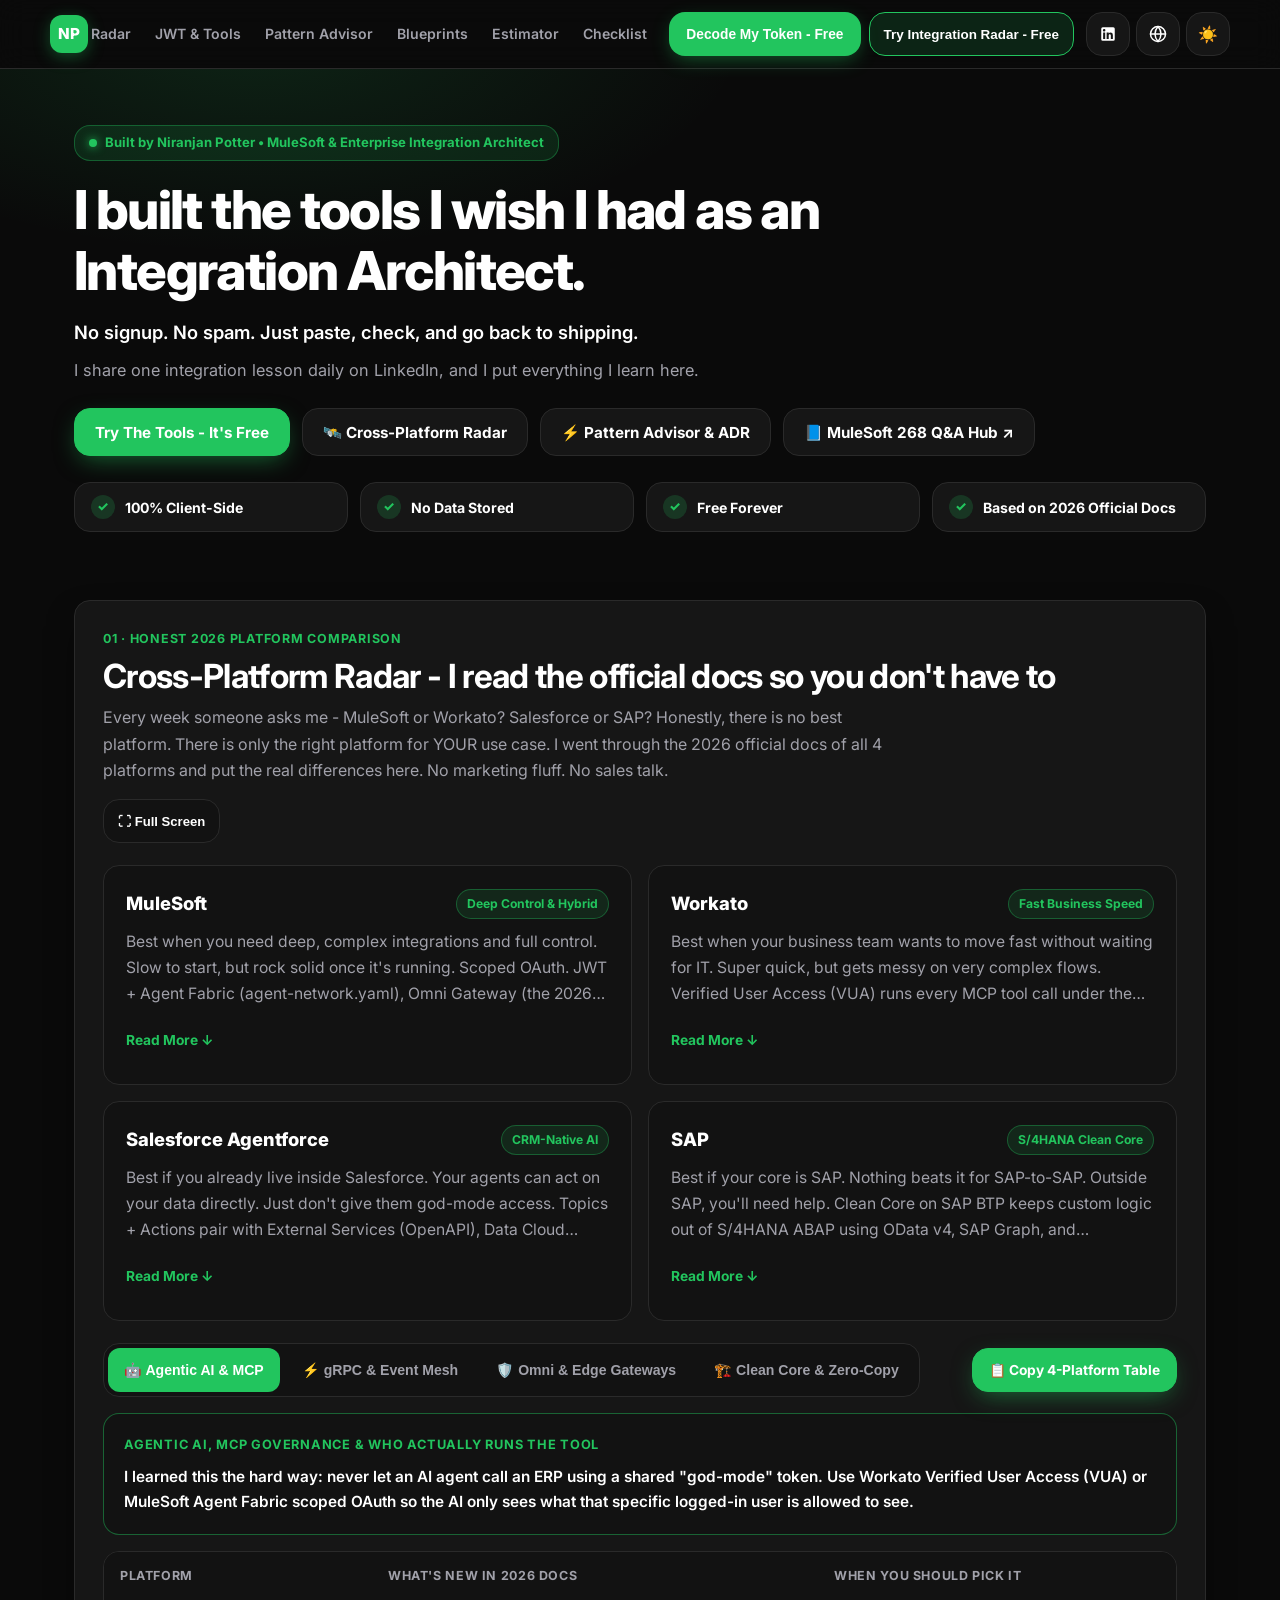
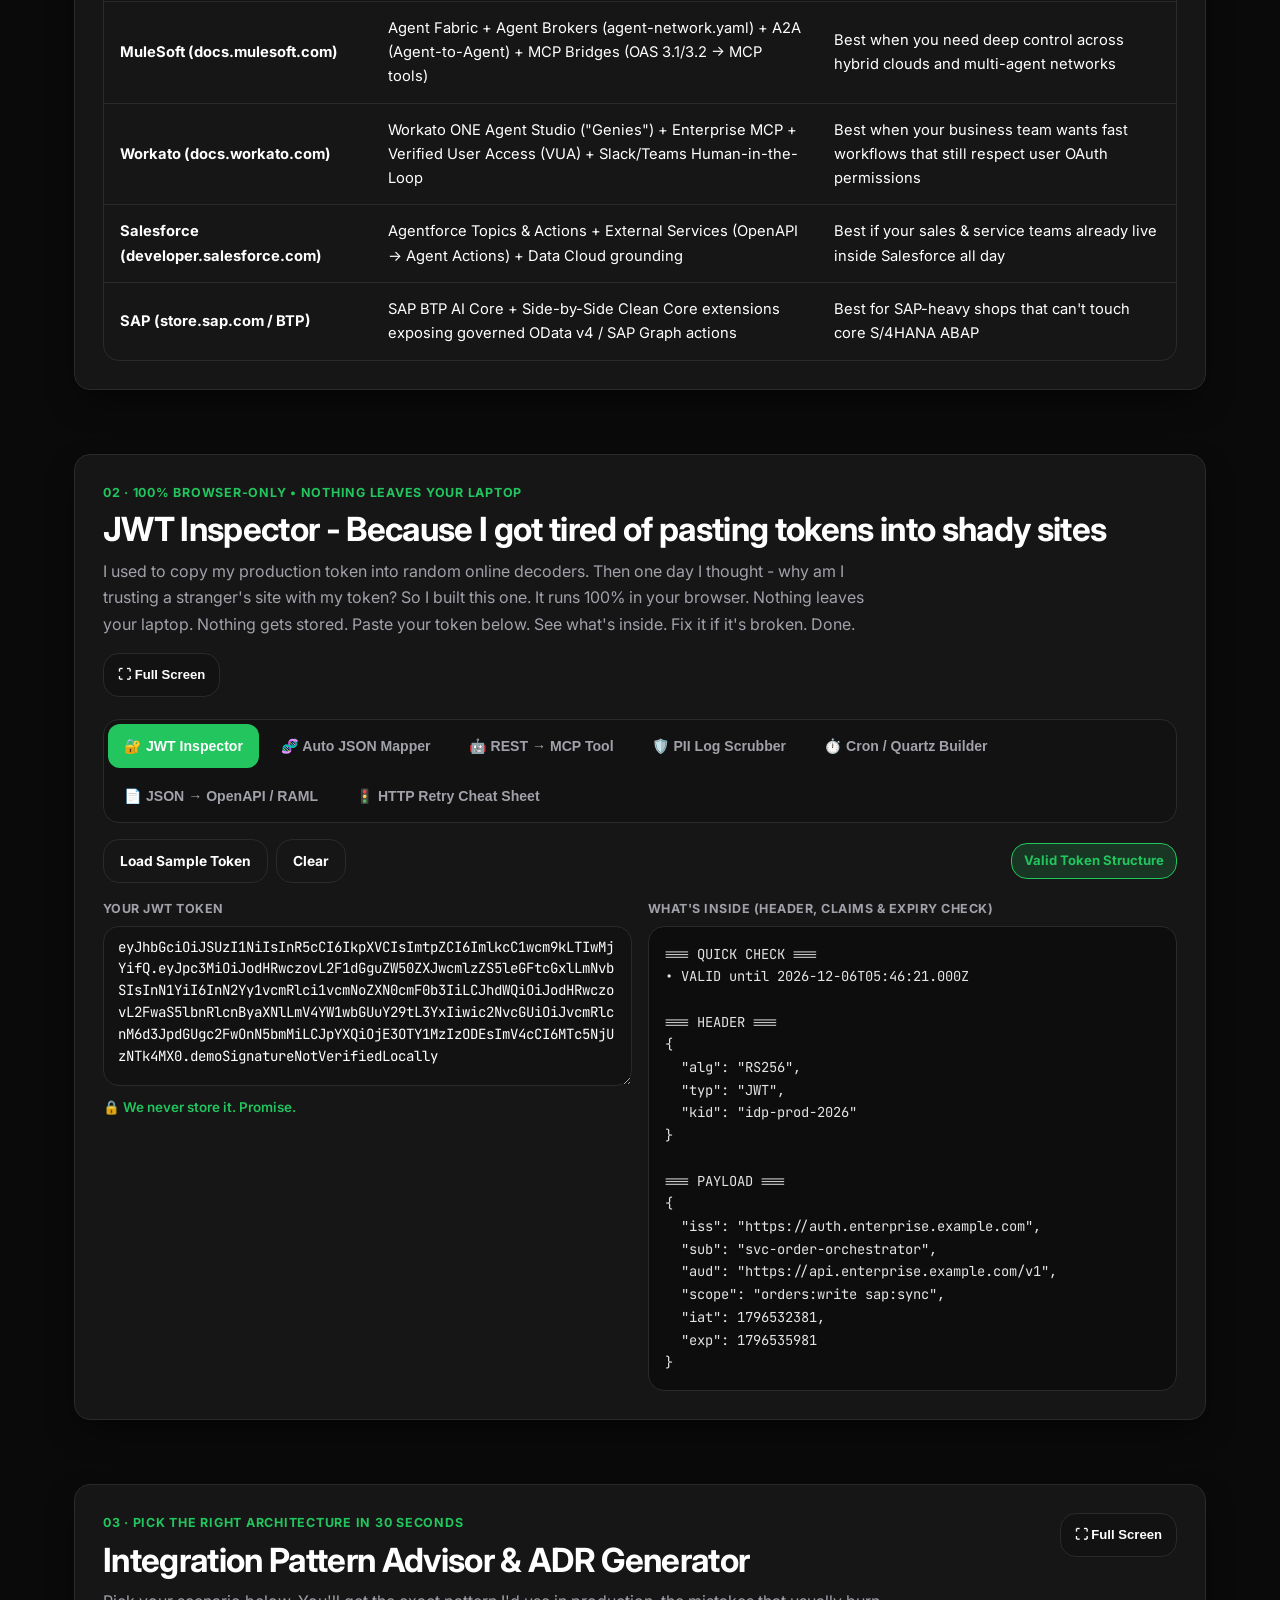
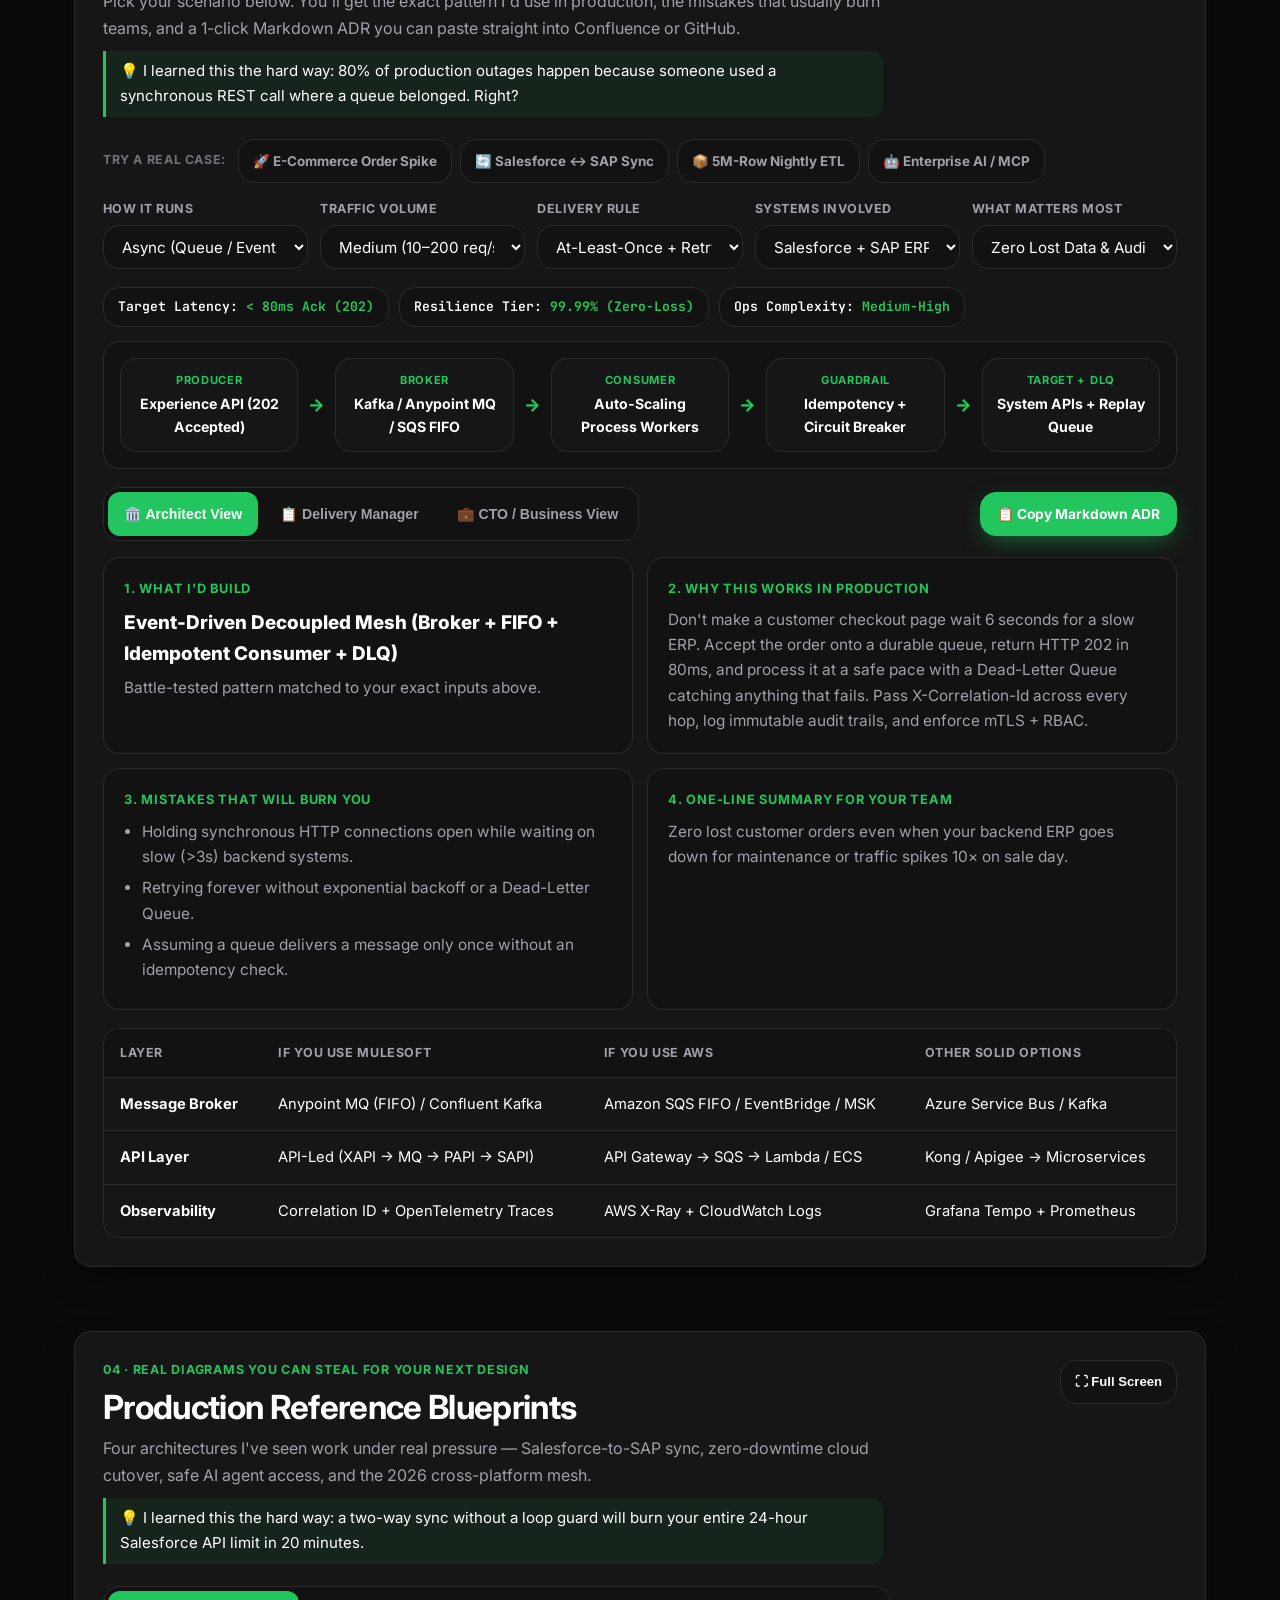
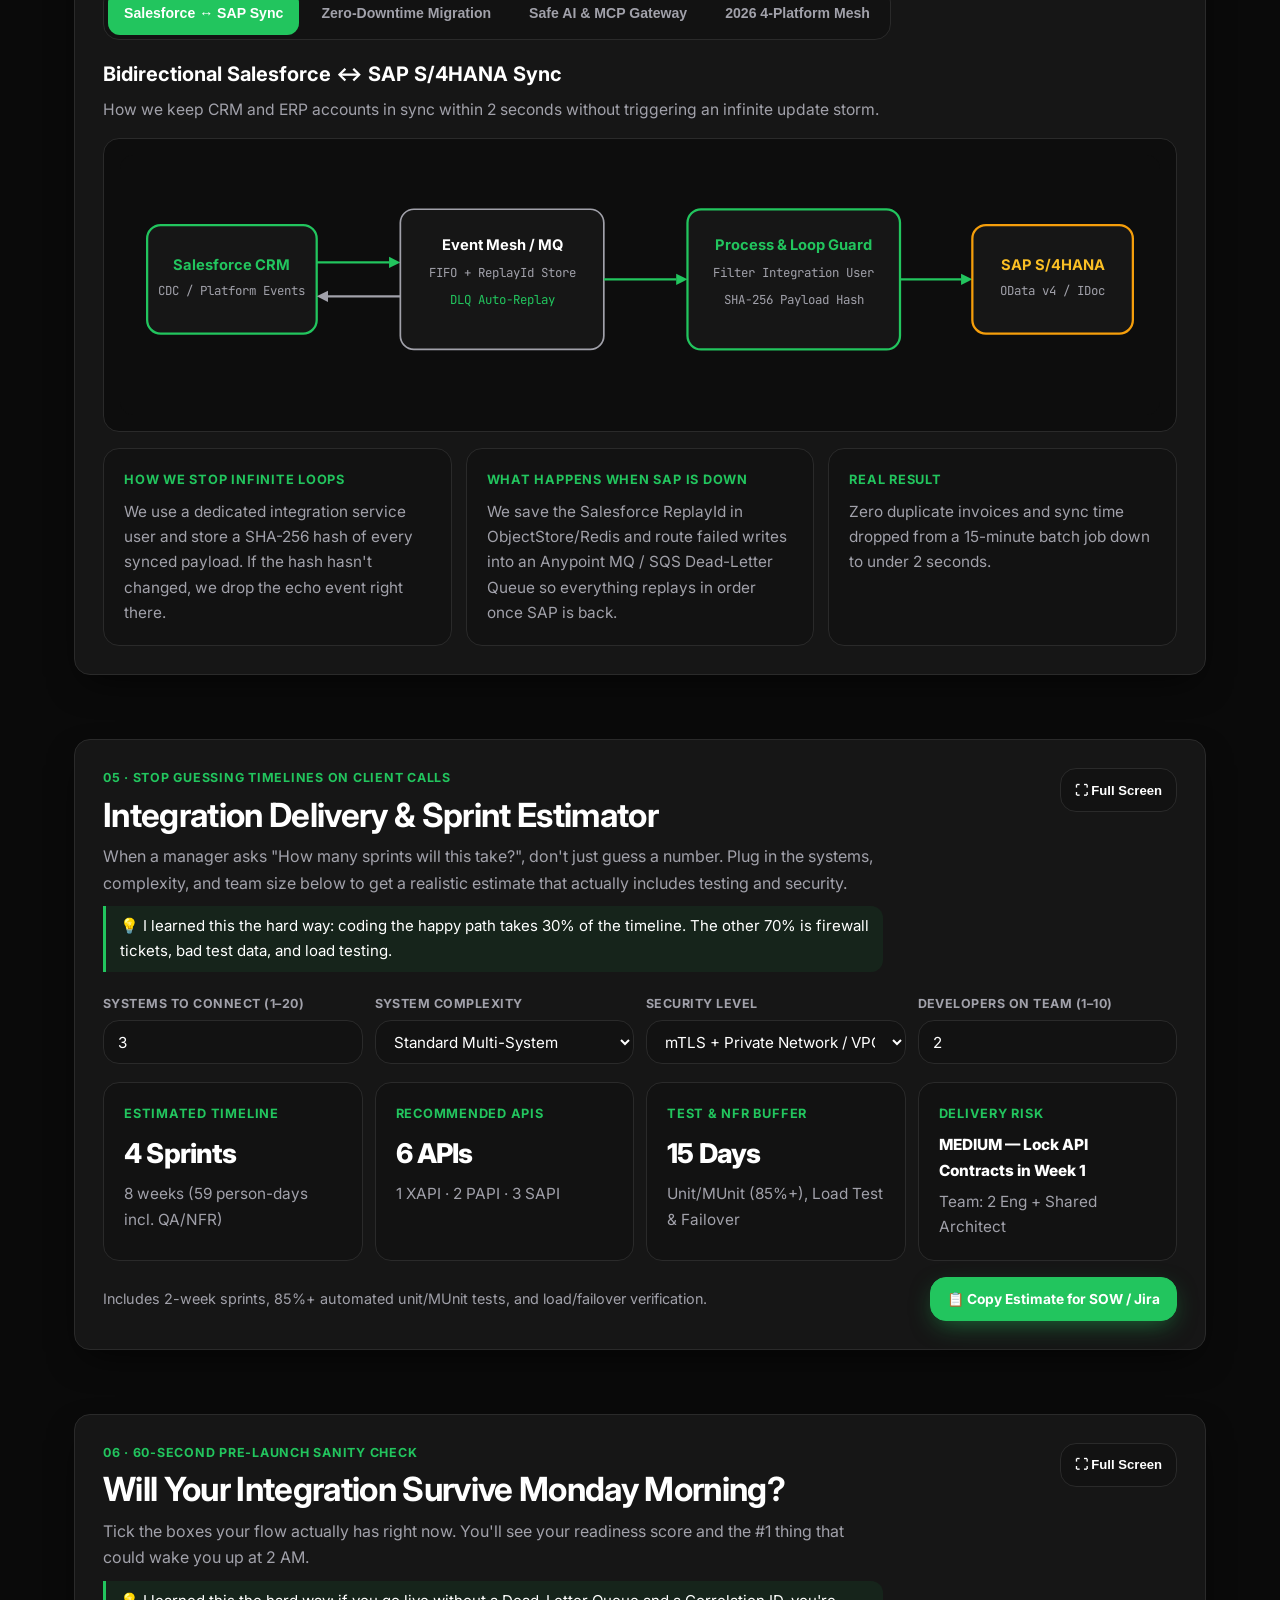
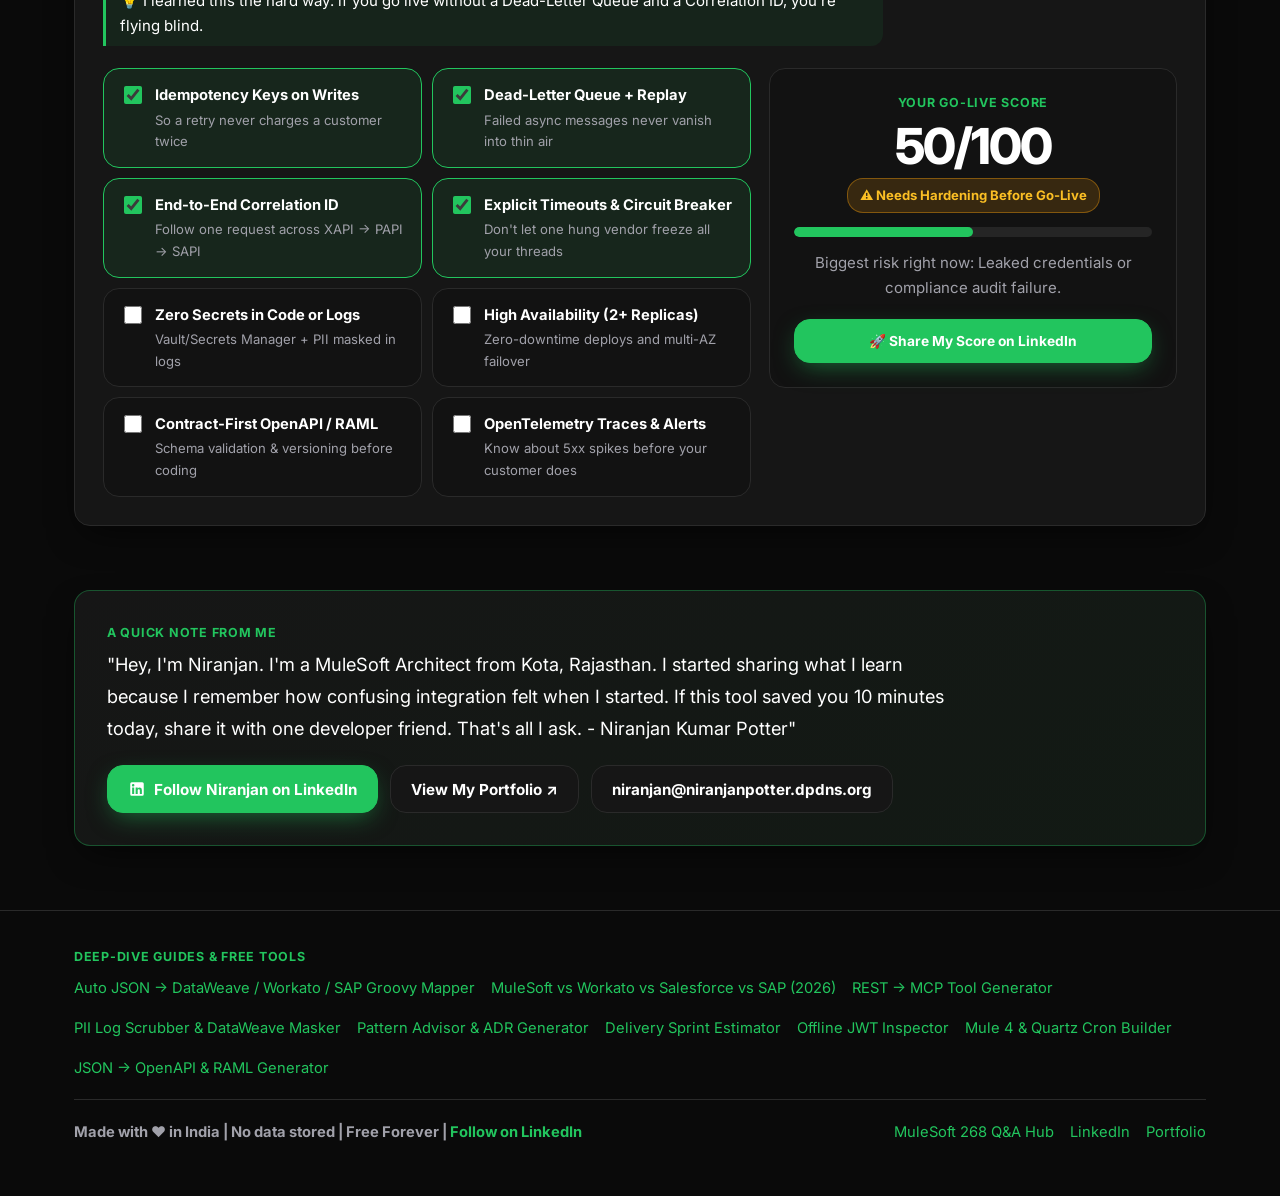
==== commit cbb114e8: "fix: constrain mapper select width on 360px mobile viewport" ====
--- a/index.html
+++ b/index.html
@@ -245,7 +245,7 @@
 
           <div class="seg-group" id="util-tabs" role="tablist" aria-label="Offline Utilities">
             <button type="button" class="seg-btn active" onclick="switchUtilTab('util-jwt', this)">🔐 JWT Inspector</button>
-            <button type="button" class="seg-btn" onclick="switchUtilTab('util-mapper', this)">🧬 Auto JSON Mapper (DW / Workato / SAP)</button>
+            <button type="button" class="seg-btn" onclick="switchUtilTab('util-mapper', this)">🧬 Auto JSON Mapper</button>
             <button type="button" class="seg-btn" onclick="switchUtilTab('util-mcp', this)">🤖 REST → MCP Tool</button>
             <button type="button" class="seg-btn" onclick="switchUtilTab('util-pii', this)">🛡️ PII Log Scrubber</button>
             <button type="button" class="seg-btn" onclick="switchUtilTab('util-cron', this)">⏱️ Cron / Quartz Builder</button>
@@ -360,12 +360,12 @@
                 <button type="button" class="btn btn-sm" onclick="loadMapperPreset('stripe')">Stripe → NetSuite Invoice</button>
                 <button type="button" class="btn btn-sm" onclick="loadMapperPreset('workday')">Workday → ServiceNow User</button>
               </div>
-              <div style="display:flex; gap:8px; flex-wrap:wrap; align-items:center;">
-                <select id="mapper-target-lang" onchange="runJsonMapper()" aria-label="Target Mapping Language" style="min-height:44px; padding:8px 12px; border-radius:16px; border:1px solid var(--border); background:var(--bg-elev); color:var(--text); font-weight:700;">
-                  <option value="all" selected>All 3 (DataWeave 2.0 + Workato + SAP Groovy)</option>
+              <div style="display:flex; gap:8px; flex-wrap:wrap; align-items:center; max-width:100%;">
+                <select id="mapper-target-lang" onchange="runJsonMapper()" aria-label="Target Mapping Language" style="max-width:100%; min-height:44px; padding:8px 12px; border-radius:16px; border:1px solid var(--border); background:var(--bg-elev); color:var(--text); font-weight:700;">
+                  <option value="all" selected>All 3 (DataWeave + Workato + Groovy)</option>
                   <option value="dw">MuleSoft DataWeave 2.0 (.dwl)</option>
-                  <option value="workato">Workato Recipe Formula Pills (Ruby)</option>
-                  <option value="groovy">SAP Cloud Integration (CPI) Groovy</option>
+                  <option value="workato">Workato Formula Pills (Ruby)</option>
+                  <option value="groovy">SAP CPI Groovy Script</option>
                 </select>
                 <button type="button" class="btn btn-primary btn-sm" onclick="copyMapperOutput()">📋 Copy Transform Code</button>
               </div>
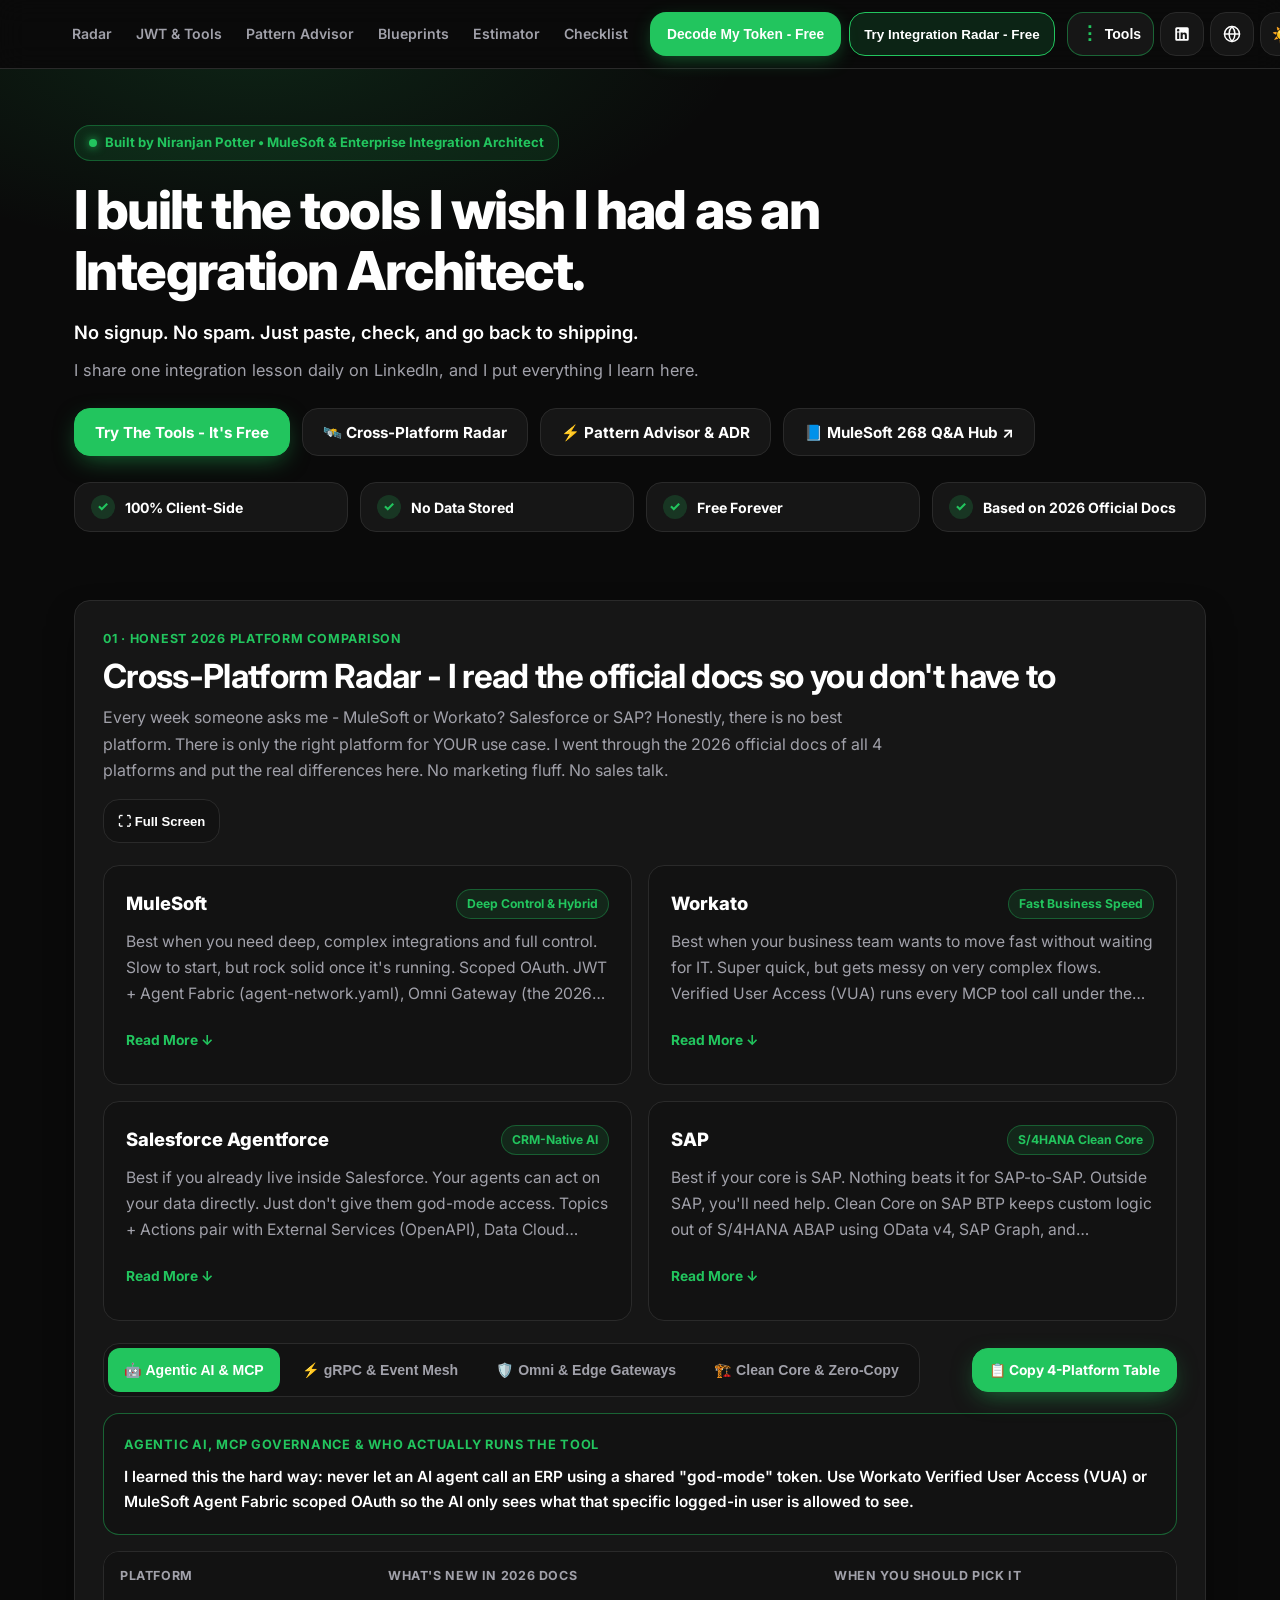
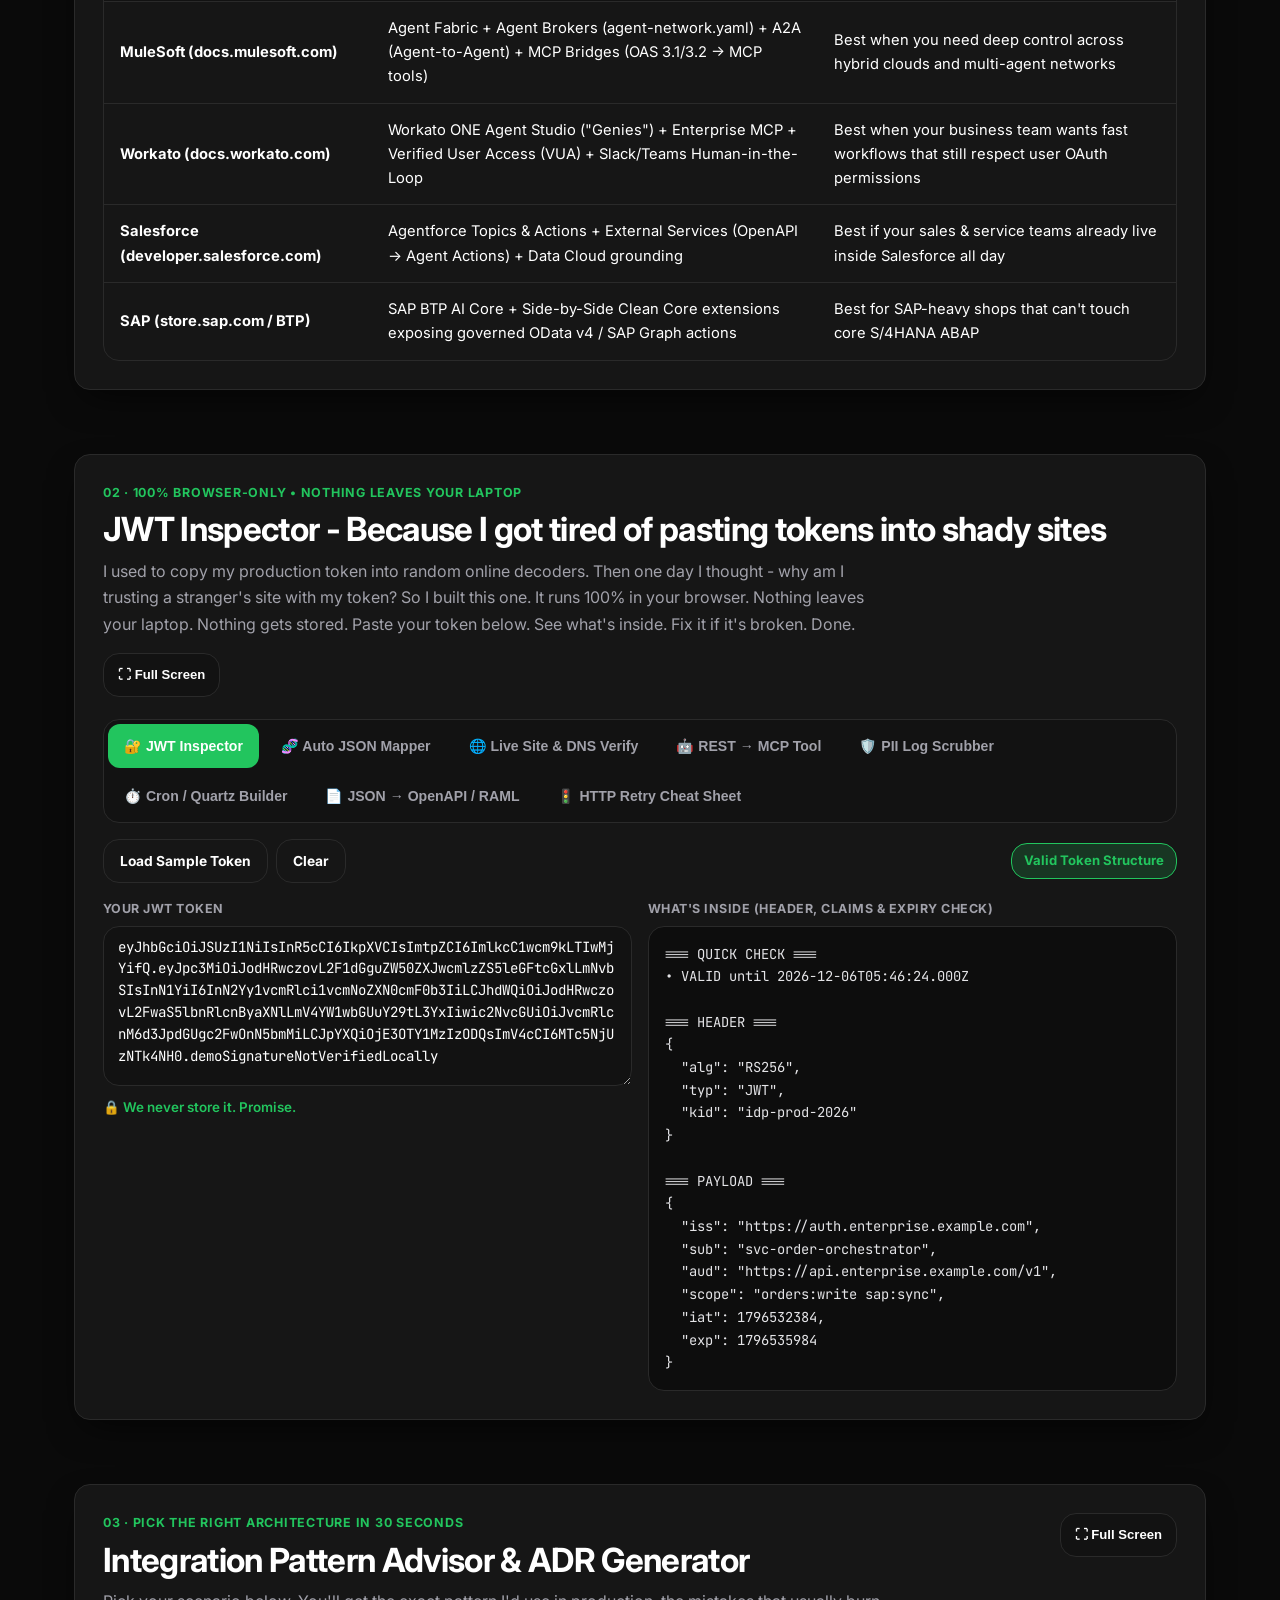
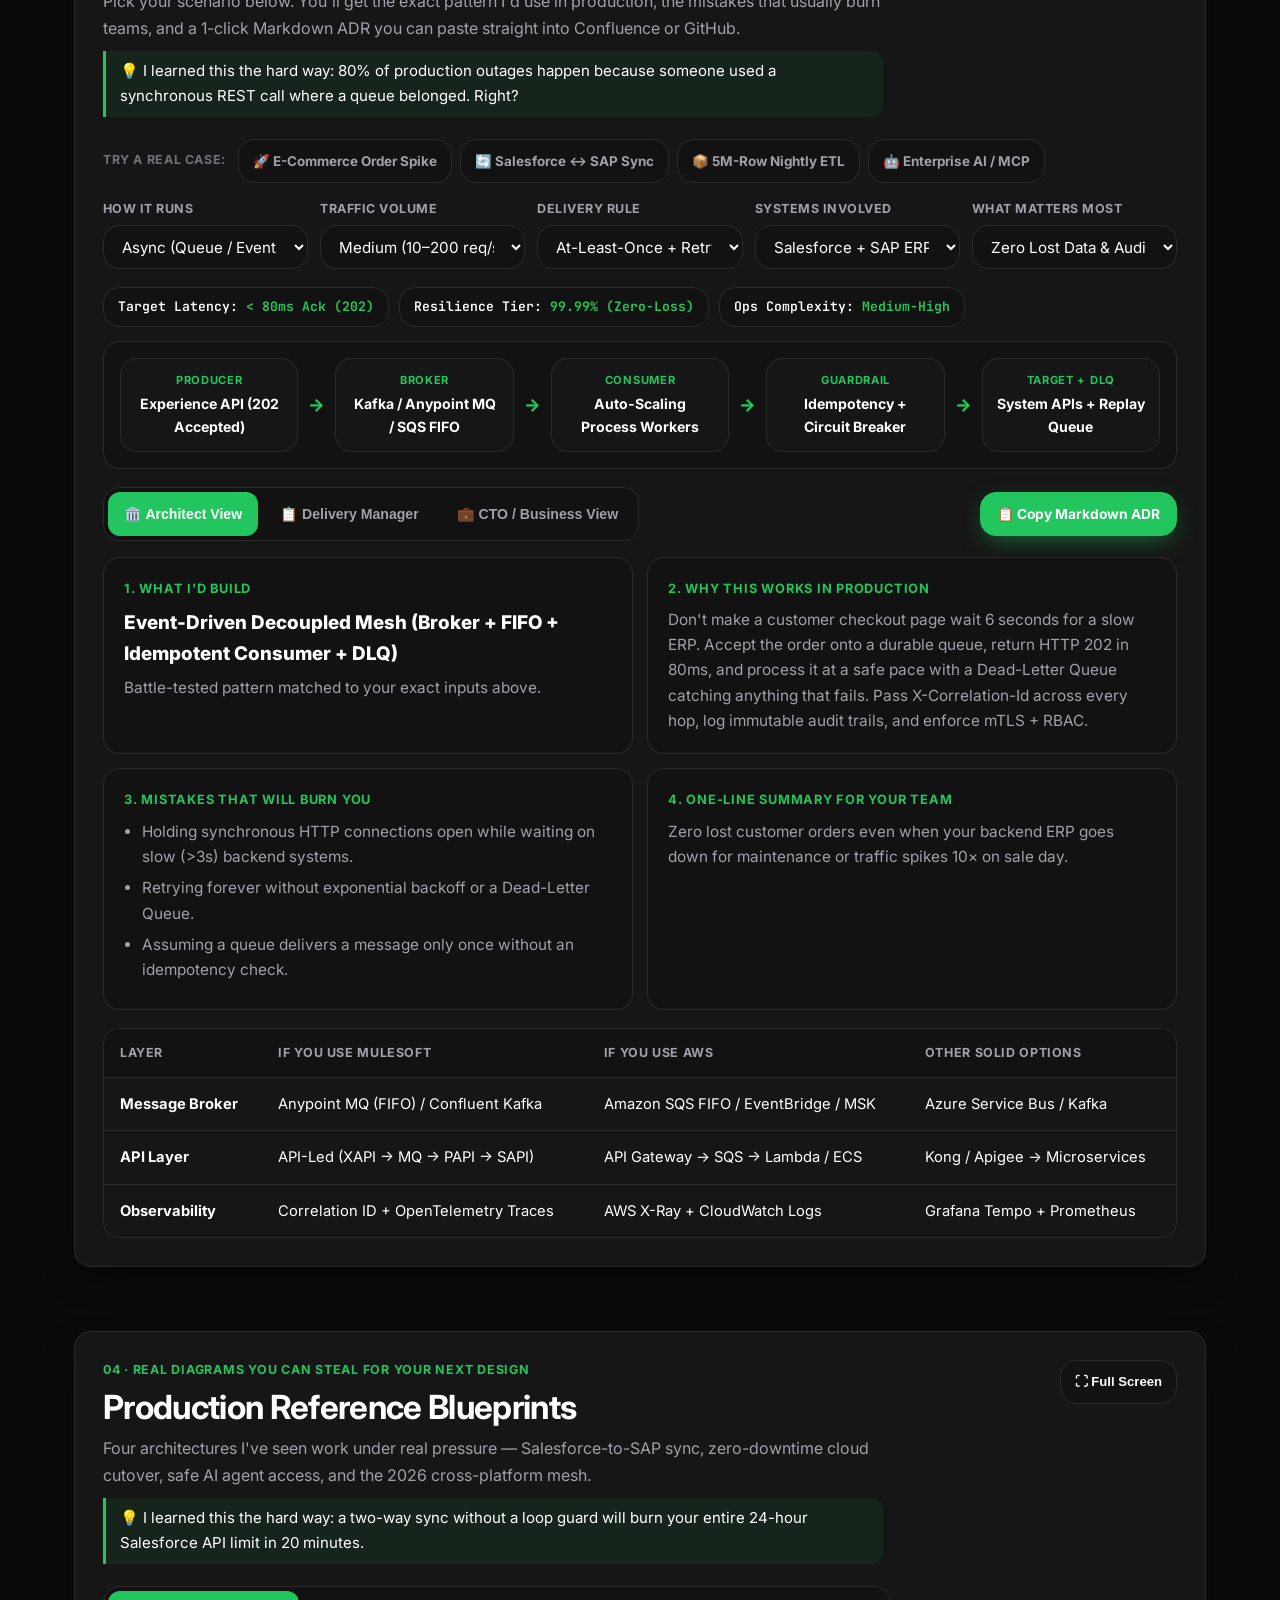
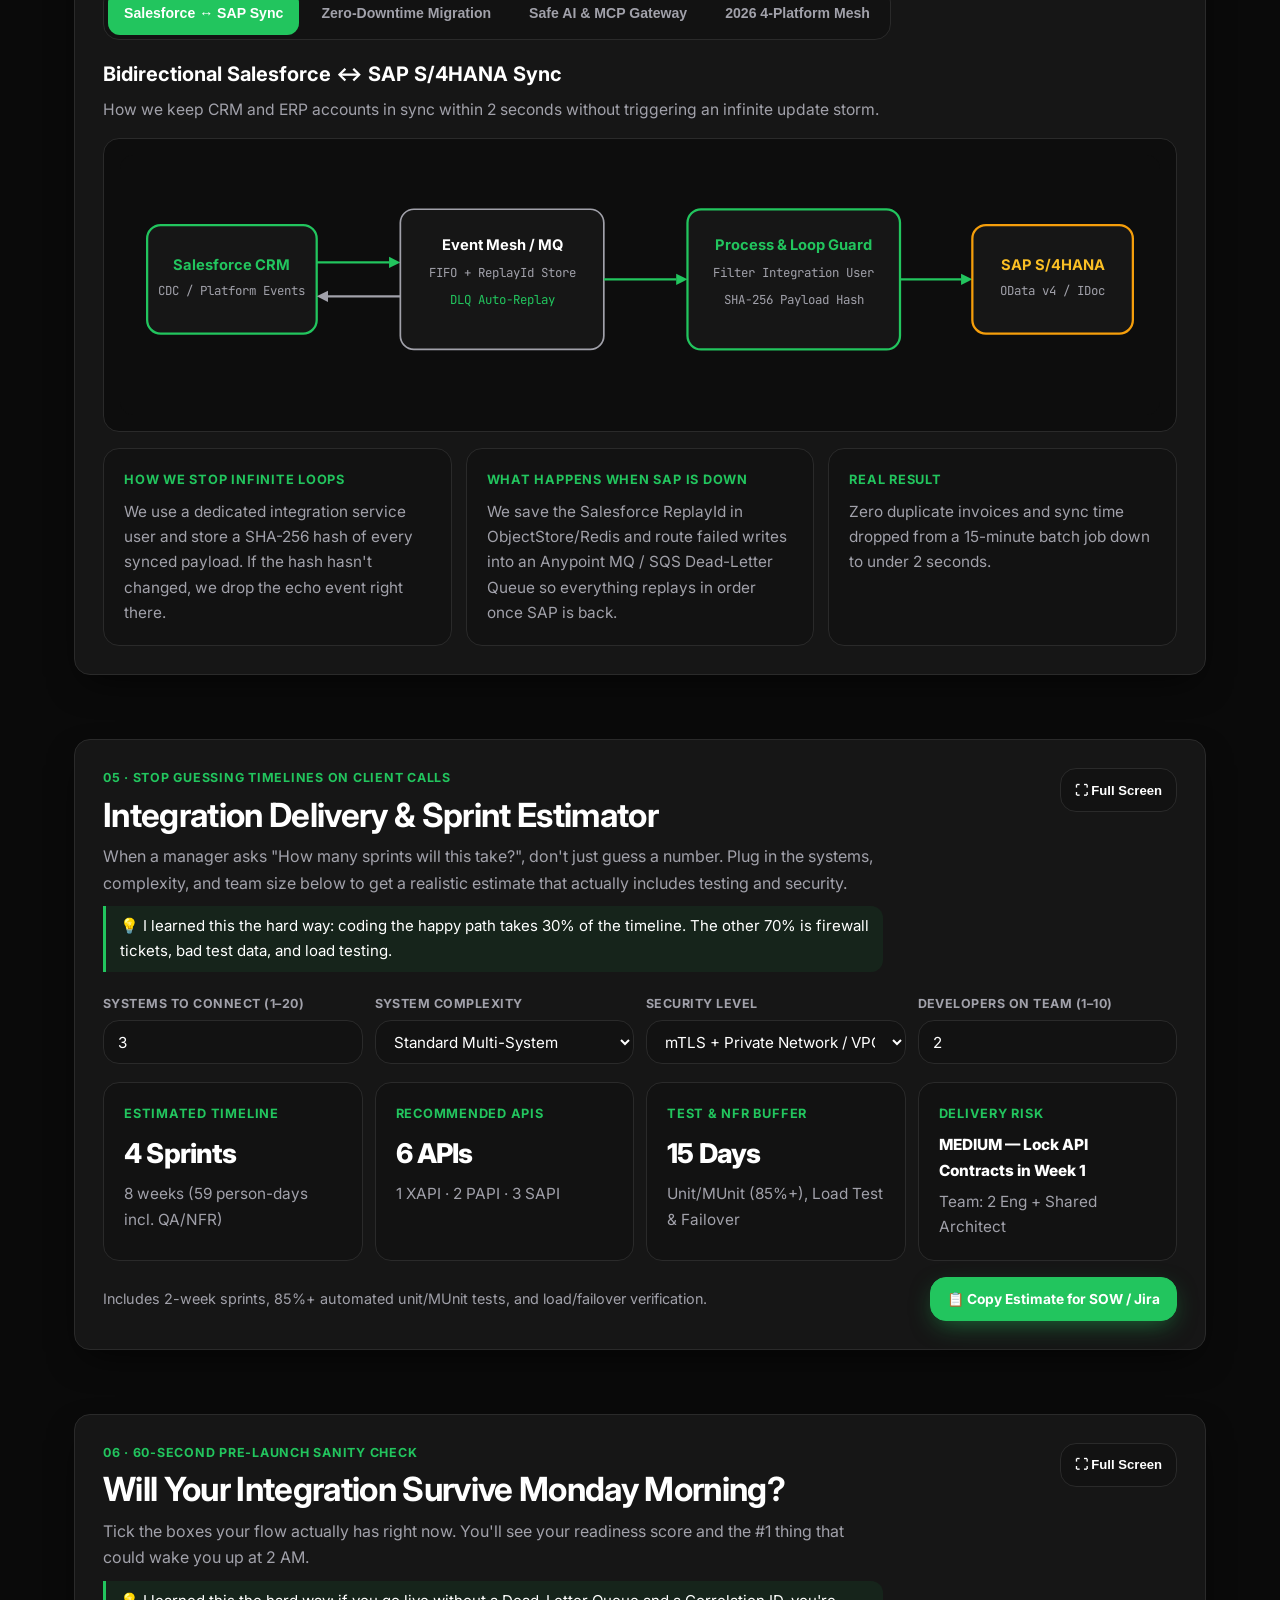
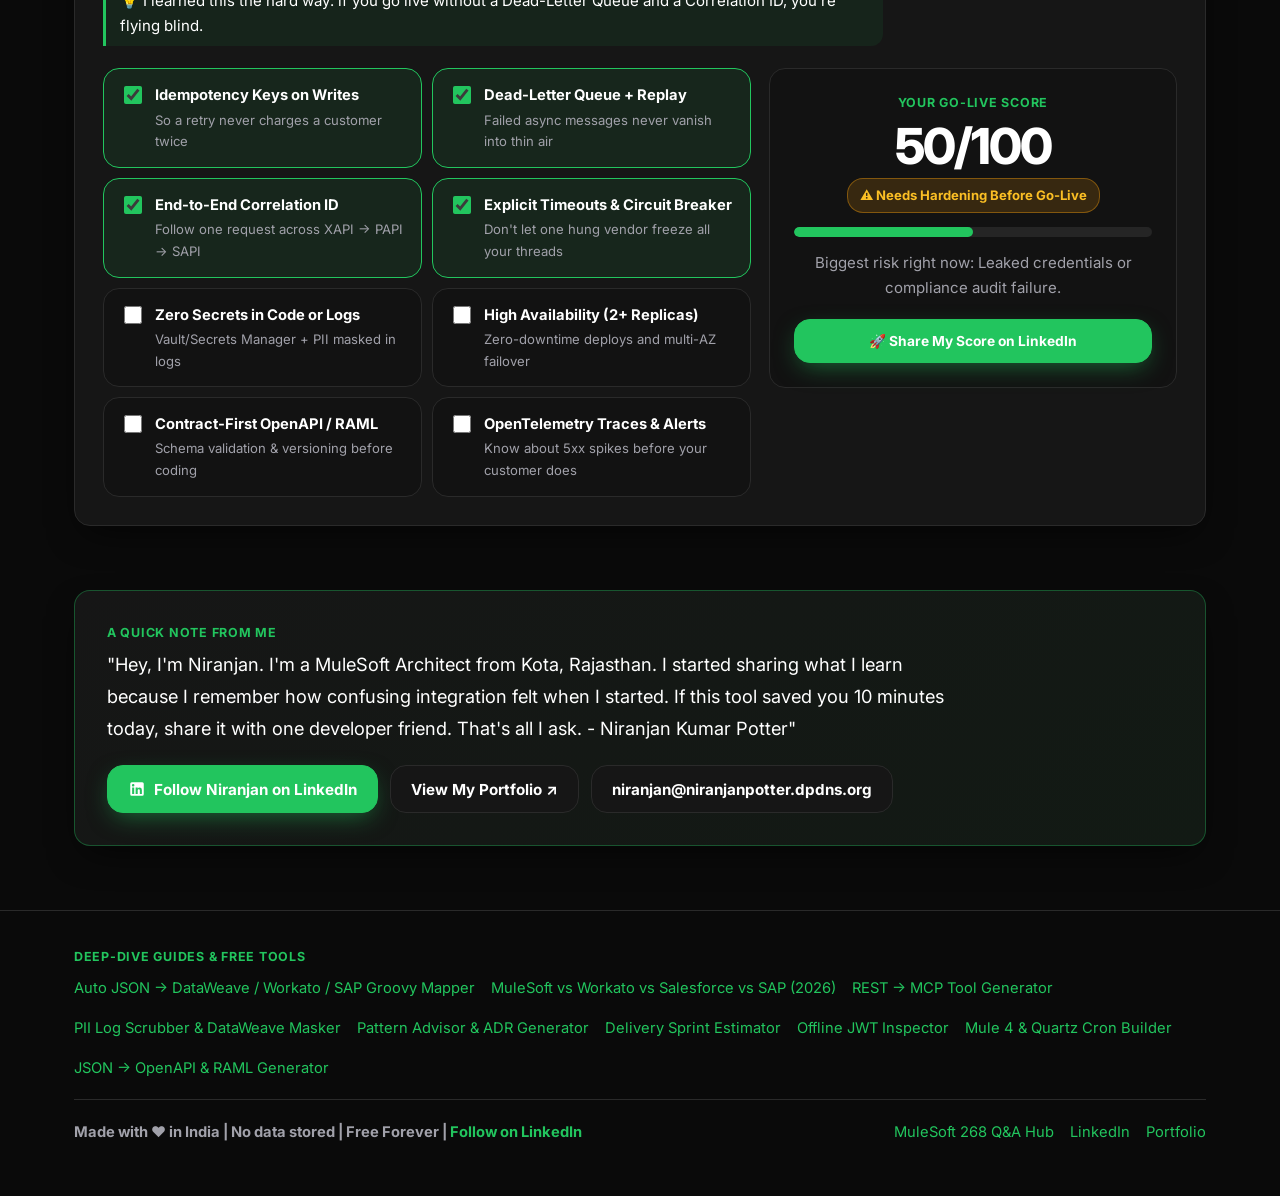
==== commit 9b0b6915: "feat: add 3-dot Quick Tool Switcher, Real-Time Website/CORS/DNS Verifier, and full 10-page interlink" ====
--- a/index.html
+++ b/index.html
@@ -19,8 +19,8 @@
   <link rel="preconnect" href="https://fonts.googleapis.com">
   <link rel="preconnect" href="https://fonts.gstatic.com" crossorigin>
   <link href="https://fonts.googleapis.com/css2?family=Inter:wght@400;500;600;700;800&family=JetBrains+Mono:wght@400;600;700&display=swap" rel="stylesheet">
-  <link rel="stylesheet" href="assets/styles.css?v=6">
-  <script src="assets/app.js?v=6" defer></script>
+  <link rel="stylesheet" href="assets/styles.css?v=7">
+  <script src="assets/app.js?v=7" defer></script>
   <script type="application/ld+json">
   {
     "@context": "https://schema.org",
@@ -85,14 +85,94 @@
       </div>
 
       <div class="header-right">
-        <a class="icon-btn" href="https://www.linkedin.com/in/niranjan-potter-551b49171" target="_blank" rel="noopener noreferrer" aria-label="LinkedIn Profile" title="Follow on LinkedIn">
+        <button type="button" class="dots-menu-btn" id="dots-tool-btn" onclick="toggleDotsMenu()" aria-label="Choose a tool from list" aria-expanded="false" title="Quick Tool Switcher (Choose any tool)">
+          <span class="dots-icon" aria-hidden="true">⋮</span>
+          <span class="dots-label-txt">Tools</span>
+        </button>
+        <a class="icon-btn hide-xs" href="https://www.linkedin.com/in/niranjan-potter-551b49171" target="_blank" rel="noopener noreferrer" aria-label="LinkedIn Profile" title="Follow on LinkedIn">
           <svg width="18" height="18" viewBox="0 0 24 24" fill="currentColor" aria-hidden="true"><path d="M19 3a2 2 0 0 1 2 2v14a2 2 0 0 1-2 2H5a2 2 0 0 1-2-2V5a2 2 0 0 1 2-2h14m-.5 15.5v-5.3a3.26 3.26 0 0 0-3.26-3.26c-.85 0-1.84.52-2.28 1.3v-1.11h-2.79v8.37h2.79v-4.93c0-.77.62-1.4 1.39-1.4a1.4 1.4 0 0 1 1.4 1.4v4.93h2.75M6.88 8.56a1.68 1.68 0 0 0 1.68-1.68c0-.93-.75-1.69-1.68-1.69a1.69 1.69 0 0 0-1.69 1.69c0 .93.76 1.68 1.69 1.68m1.39 9.94v-8.37H5.5v8.37h2.77z"/></svg>
         </a>
-        <a class="icon-btn" href="https://niranjanprofile.vercel.app/" target="_blank" rel="noopener noreferrer" aria-label="Portfolio Website" title="Portfolio Website">
+        <a class="icon-btn hide-xs" href="https://niranjanprofile.vercel.app/" target="_blank" rel="noopener noreferrer" aria-label="Portfolio Website" title="Portfolio Website">
           <svg width="18" height="18" viewBox="0 0 24 24" fill="none" stroke="currentColor" stroke-width="2" stroke-linecap="round" stroke-linejoin="round" aria-hidden="true"><circle cx="12" cy="12" r="10"/><line x1="2" y1="12" x2="22" y2="12"/><path d="M12 2a15.3 15.3 0 0 1 4 10 15.3 15.3 0 0 1-4 10 15.3 15.3 0 0 1-4-10 15.3 15.3 0 0 1 4-10z"/></svg>
         </a>
         <button type="button" class="icon-btn" id="theme-toggle" onclick="toggleTheme()" aria-label="Toggle theme" title="Toggle Dark/Light Theme">☀️</button>
         <button type="button" class="icon-btn mobile-menu-btn" id="mobile-menu-btn" onclick="toggleMobileNav()" aria-label="Toggle navigation menu" aria-expanded="false">☰</button>
+      </div>
+    </div>
+
+    <!-- 3-Dot Quick Tool Switcher & Interlinked Directory Drawer -->
+    <div class="dots-tool-drawer" id="dots-tool-drawer" role="region" aria-label="Quick Tool Switcher">
+      <div class="container">
+        <div class="dots-tool-head">
+          <div>
+            <div class="section-kicker" style="margin-bottom:2px;">⋮ Quick Tool Switcher • Jump Straight to Any Tool</div>
+            <strong style="font-size:1rem;">Select any interactive tool or standalone guide below:</strong>
+          </div>
+          <input type="search" id="dots-search-input" class="dots-search-input" oninput="filterDotsTools(this.value)" placeholder="🔍 Filter 15 tools (e.g. DataWeave, JWT, DNS, MCP, SAP, Cron)...">
+          <button type="button" class="btn btn-sm" onclick="toggleDotsMenu(false)">✕ Close</button>
+        </div>
+        <div class="dots-tool-grid" id="dots-tool-grid">
+          <button type="button" class="dots-tool-item" onclick="pickToolFromDots('util-jwt')">
+            <span class="dots-tool-title">🔐 1. JWT Inspector &amp; Security Auditor</span>
+            <span class="dots-tool-sub">100% browser-side token decoder, expiry check &amp; alg:none detector</span>
+          </button>
+          <button type="button" class="dots-tool-item" onclick="pickToolFromDots('util-mapper')">
+            <span class="dots-tool-title">🧬 2. Auto JSON-to-JSON Mapper</span>
+            <span class="dots-tool-sub">Source + Target JSON → DataWeave 2.0, Workato Formula &amp; SAP Groovy</span>
+          </button>
+          <button type="button" class="dots-tool-item" onclick="pickToolFromDots('util-verify')">
+            <span class="dots-tool-title">🌐 3. Real-Time Website, CORS &amp; DNS Verifier</span>
+            <span class="dots-tool-sub">Live HTTPS latency, CORS header check &amp; Cloudflare 1.1.1.1 DNS lookup</span>
+          </button>
+          <button type="button" class="dots-tool-item" onclick="pickToolFromDots('util-mcp')">
+            <span class="dots-tool-title">🤖 4. REST → MCP Tool Schema Generator</span>
+            <span class="dots-tool-sub">Convert REST JSON to AI Agent MCP inputSchema + Agent Fabric / VUA</span>
+          </button>
+          <button type="button" class="dots-tool-item" onclick="pickToolFromDots('util-pii')">
+            <span class="dots-tool-title">🛡️ 5. Offline PII Log Scrubber &amp; Masker</span>
+            <span class="dots-tool-sub">Redact emails, cards, SSNs &amp; Bearer tokens + get DataWeave 2.0 script</span>
+          </button>
+          <button type="button" class="dots-tool-item" onclick="pickToolFromDots('util-cron')">
+            <span class="dots-tool-title">⏱️ 6. Mule 4 &amp; Quartz Cron Builder</span>
+            <span class="dots-tool-sub">6-field Quartz &amp; 5-field Linux cron translator + Mule 4 scheduler XML</span>
+          </button>
+          <button type="button" class="dots-tool-item" onclick="pickToolFromDots('util-spec')">
+            <span class="dots-tool-title">📄 7. JSON → OpenAPI 3.0 &amp; RAML 1.0</span>
+            <span class="dots-tool-sub">Infer full OpenAPI 3.0 YAML or RAML 1.0 DataType from sample JSON</span>
+          </button>
+          <button type="button" class="dots-tool-item" onclick="pickToolFromDots('util-http')">
+            <span class="dots-tool-title">🚦 8. HTTP Status &amp; Retry Cheat Sheet</span>
+            <span class="dots-tool-sub">Which HTTP status codes to retry, backoff rules &amp; DLQ routing</span>
+          </button>
+          <button type="button" class="dots-tool-item" onclick="pickToolFromDots('section-radar')">
+            <span class="dots-tool-title">🛰️ 9. 2026 Cross-Platform Radar</span>
+            <span class="dots-tool-sub">MuleSoft vs Workato vs Salesforce Agentforce vs SAP official 2026 matrix</span>
+          </button>
+          <button type="button" class="dots-tool-item" onclick="pickToolFromDots('section-advisor')">
+            <span class="dots-tool-title">🧭 10. Pattern Advisor &amp; ADR Generator</span>
+            <span class="dots-tool-sub">Pick your traffic &amp; SLA to generate a 1-click Markdown ADR</span>
+          </button>
+          <button type="button" class="dots-tool-item" onclick="pickToolFromDots('section-blueprints')">
+            <span class="dots-tool-title">📐 11. Production Reference Blueprints</span>
+            <span class="dots-tool-sub">4 architecture SVG diagrams: SF↔SAP Sync, Cloud Migration, MCP &amp; Mesh</span>
+          </button>
+          <button type="button" class="dots-tool-item" onclick="pickToolFromDots('section-estimator')">
+            <span class="dots-tool-title">📊 12. Delivery &amp; Sprint Estimator</span>
+            <span class="dots-tool-sub">Calculate realistic sprints, API counts &amp; QA buffer for SOW / Jira</span>
+          </button>
+          <button type="button" class="dots-tool-item" onclick="pickToolFromDots('section-scorecard')">
+            <span class="dots-tool-title">✅ 13. 60-Second Readiness Scorecard</span>
+            <span class="dots-tool-sub">8-point pre-launch production resilience &amp; outage risk audit</span>
+          </button>
+          <a class="dots-tool-item" href="https://niranjanpotter.github.io/" target="_blank" rel="noopener noreferrer">
+            <span class="dots-tool-title">📘 14. MuleSoft 268 Q&amp;A Interview Hub ↗</span>
+            <span class="dots-tool-sub">Interactive Mule 4, DataWeave 2.0 &amp; CloudHub 2.0 scenario simulator</span>
+          </a>
+          <a class="dots-tool-item" href="https://niranjanprofile.vercel.app/" target="_blank" rel="noopener noreferrer">
+            <span class="dots-tool-title">🌐 15. Niranjan's Architect Portfolio ↗</span>
+            <span class="dots-tool-sub">Certifications, enterprise integration case studies &amp; contact</span>
+          </a>
+        </div>
       </div>
     </div>
 
@@ -246,6 +326,7 @@
           <div class="seg-group" id="util-tabs" role="tablist" aria-label="Offline Utilities">
             <button type="button" class="seg-btn active" onclick="switchUtilTab('util-jwt', this)">🔐 JWT Inspector</button>
             <button type="button" class="seg-btn" onclick="switchUtilTab('util-mapper', this)">🧬 Auto JSON Mapper</button>
+            <button type="button" class="seg-btn" onclick="switchUtilTab('util-verify', this)">🌐 Live Site &amp; DNS Verify</button>
             <button type="button" class="seg-btn" onclick="switchUtilTab('util-mcp', this)">🤖 REST → MCP Tool</button>
             <button type="button" class="seg-btn" onclick="switchUtilTab('util-pii', this)">🛡️ PII Log Scrubber</button>
             <button type="button" class="seg-btn" onclick="switchUtilTab('util-cron', this)">⏱️ Cron / Quartz Builder</button>
@@ -418,6 +499,35 @@
             </div>
           </div>
 
+          <!-- Real-Time Website, API, CORS & Live DNS Verifier Tab -->
+          <div id="util-verify" style="display:none; margin-top:16px;">
+            <div class="toolbar-row">
+              <div style="display:flex; gap:8px; flex-wrap:wrap; align-items:center;">
+                <span class="preset-label">Test Live Targets:</span>
+                <button type="button" class="btn btn-sm" onclick="setVerifyTarget('https://niranjanpotter.dpdns.org')">niranjanpotter.dpdns.org</button>
+                <button type="button" class="btn btn-sm" onclick="setVerifyTarget('https://niranjanpotter.github.io')">niranjanpotter.github.io</button>
+                <button type="button" class="btn btn-sm" onclick="setVerifyTarget('https://niranjanprofile.vercel.app')">niranjanprofile.vercel.app</button>
+                <button type="button" class="btn btn-sm" onclick="setVerifyTarget('https://api.github.com')">api.github.com</button>
+              </div>
+              <div style="display:flex; gap:8px; flex-wrap:wrap;">
+                <button type="button" class="btn btn-primary btn-sm" onclick="runLiveWebsiteVerify()">🌐 Verify Live URL &amp; DNS</button>
+                <button type="button" class="btn btn-sm" onclick="verifyAllEcosystemSites()">⚡ Audit All 12 Hub &amp; Ecosystem Links</button>
+              </div>
+            </div>
+            <div id="verify-status" style="margin-bottom:12px;"></div>
+            <div class="util-grid">
+              <div class="field">
+                <label for="verify-url-input">Target Website or API Endpoint URL / Domain</label>
+                <input id="verify-url-input" type="text" value="https://niranjanpotter.dpdns.org" onkeydown="if(event.key==='Enter')runLiveWebsiteVerify()">
+                <div class="field-note">💡 Real-time browser probe: checks live HTTPS/TLS reachability, response latency (ms), CORS policy, and live Cloudflare 1.1.1.1 DNS records (A, CNAME, MX, TXT/SPF).</div>
+              </div>
+              <div class="field">
+                <label>Real-Time HTTP, CORS &amp; Live Cloudflare DoH DNS Report</label>
+                <pre class="code-out" id="verify-output" style="min-height:220px;"></pre>
+              </div>
+            </div>
+          </div>
+
           <!-- REST -> MCP Tool Tab -->
           <div id="util-mcp" style="display:none; margin-top:16px;">
             <div class="toolbar-row">
--- a/assets/styles.css
+++ b/assets/styles.css
@@ -39,7 +39,7 @@
 }
 
 *, *::before, *::after { box-sizing: border-box; }
-html { scroll-behavior: smooth; font-size: 16px; }
+html { scroll-behavior: smooth; font-size: 16px; overflow-x: hidden; max-width: 100%; }
 body {
   margin: 0;
   font-family: var(--font-sans);
@@ -49,6 +49,7 @@
   line-height: 1.65;
   -webkit-font-smoothing: antialiased;
   overflow-x: hidden;
+  max-width: 100%;
 }
 
 a { color: var(--accent); text-decoration: none; }
@@ -87,7 +88,9 @@
   gap: 10px;
   color: var(--text);
   text-decoration: none;
+  flex: 1 1 0;
   min-width: 0;
+  overflow: hidden;
 }
 .brand:hover { text-decoration: none; }
 .brand-mark {
@@ -104,7 +107,7 @@
   flex-shrink: 0;
   box-shadow: 0 4px 16px rgba(34, 197, 94, 0.35);
 }
-.brand-text { display: flex; flex-direction: column; min-width: 0; }
+.brand-text { display: flex; flex-direction: column; min-width: 0; overflow: hidden; }
 .brand-title { font-weight: 800; font-size: 1rem; letter-spacing: -0.02em; white-space: nowrap; overflow: hidden; text-overflow: ellipsis; }
 .brand-sub { font-size: 0.74rem; color: var(--text-muted); white-space: nowrap; overflow: hidden; text-overflow: ellipsis; }
 
@@ -193,6 +196,108 @@
 }
 .icon-btn:hover { border-color: var(--border-strong); transform: translateY(-2px); text-decoration: none; }
 .mobile-menu-btn { display: none; }
+.dots-menu-btn {
+  min-height: 44px;
+  padding: 0 12px;
+  border-radius: 16px;
+  border: 1px solid rgba(34, 197, 94, 0.45);
+  background: var(--bg-card);
+  color: var(--text);
+  display: inline-flex;
+  align-items: center;
+  justify-content: center;
+  gap: 6px;
+  cursor: pointer;
+  font-weight: 800;
+  font-size: 0.88rem;
+  transition: border-color 0.3s ease, background 0.3s ease, transform 0.3s ease;
+}
+.dots-menu-btn:hover, .dots-menu-btn[aria-expanded="true"] {
+  border-color: #22c55e;
+  background: rgba(34, 197, 94, 0.14);
+  transform: translateY(-2px);
+}
+.dots-icon {
+  font-size: 1.2rem;
+  line-height: 1;
+  color: #22c55e;
+  font-weight: 900;
+}
+
+/* 3-Dot Quick Tool Switcher Drawer */
+.dots-tool-drawer {
+  display: none;
+  border-top: 1px solid var(--border);
+  border-bottom: 1px solid #22c55e;
+  background: var(--bg-card);
+  padding: 18px 0 22px;
+  box-shadow: var(--shadow);
+  max-height: 80vh;
+  overflow-y: auto;
+}
+.dots-tool-drawer.open { display: block; }
+.dots-tool-head {
+  display: flex;
+  align-items: center;
+  justify-content: space-between;
+  gap: 12px;
+  flex-wrap: wrap;
+  margin-bottom: 14px;
+}
+.dots-search-input {
+  flex: 1 1 260px;
+  min-height: 44px;
+  padding: 10px 14px;
+  border-radius: 16px;
+  border: 1px solid var(--border);
+  background: var(--bg-elev);
+  color: var(--text);
+  font-family: var(--font-sans);
+  font-size: 0.94rem;
+}
+.dots-search-input:focus {
+  outline: none;
+  border-color: #22c55e;
+  box-shadow: 0 0 0 3px rgba(34, 197, 94, 0.2);
+}
+.dots-tool-grid {
+  display: grid;
+  grid-template-columns: repeat(3, minmax(0, 1fr));
+  gap: 10px;
+}
+.dots-tool-item {
+  display: flex;
+  flex-direction: column;
+  align-items: flex-start;
+  justify-content: center;
+  gap: 4px;
+  min-height: 56px;
+  padding: 12px 14px;
+  border-radius: 16px;
+  border: 1px solid var(--border);
+  background: var(--bg-elev);
+  color: var(--text);
+  text-align: left;
+  cursor: pointer;
+  font-family: var(--font-sans);
+  text-decoration: none;
+  transition: border-color 0.3s ease, transform 0.3s ease, background 0.3s ease;
+}
+.dots-tool-item:hover {
+  border-color: #22c55e;
+  background: rgba(34, 197, 94, 0.1);
+  transform: translateY(-2px);
+  text-decoration: none;
+}
+.dots-tool-title {
+  font-weight: 700;
+  font-size: 0.9rem;
+  color: var(--text);
+}
+.dots-tool-sub {
+  font-size: 0.78rem;
+  color: var(--text-muted);
+}
 
 /* Mobile Drawer Nav */
 .mobile-nav-drawer {
@@ -749,12 +854,14 @@
   .header-nav { display: none; }
   .mobile-menu-btn { display: inline-flex; }
   .controls-grid { grid-template-columns: repeat(2, minmax(0, 1fr)); }
-  .controls-grid-4, .kpi-grid-4, .trust-badges-row { grid-template-columns: repeat(2, minmax(0, 1fr)); }
+  .controls-grid-4, .kpi-grid-4, .trust-badges-row, .dots-tool-grid { grid-template-columns: repeat(2, minmax(0, 1fr)); }
   .score-layout { grid-template-columns: 1fr; }
 }
 @media (max-width: 768px) {
   .container { padding: 0 20px; }
   .header-inner { flex-wrap: wrap; }
+  .hide-xs { display: none !important; }
+  .dots-label-txt { display: none; }
   .header-ctas {
     display: flex;
     order: 4;
@@ -772,7 +879,7 @@
   .section-card, .founder-card { padding: 20px; }
   .fs-active { padding: 20px !important; }
   .section-head h2, .hero h1 { font-size: 1.75rem; }
-  .controls-grid, .controls-grid-4, .result-grid, .bp-meta-grid, .util-grid, .check-grid, .kpi-grid-4, .radar-cards-grid, .trust-badges-row, .mobile-nav-list {
+  .controls-grid, .controls-grid-4, .result-grid, .bp-meta-grid, .util-grid, .check-grid, .kpi-grid-4, .radar-cards-grid, .trust-badges-row, .mobile-nav-list, .dots-tool-grid {
     grid-template-columns: 1fr;
   }
   .flow-strip { flex-direction: column; align-items: stretch; }
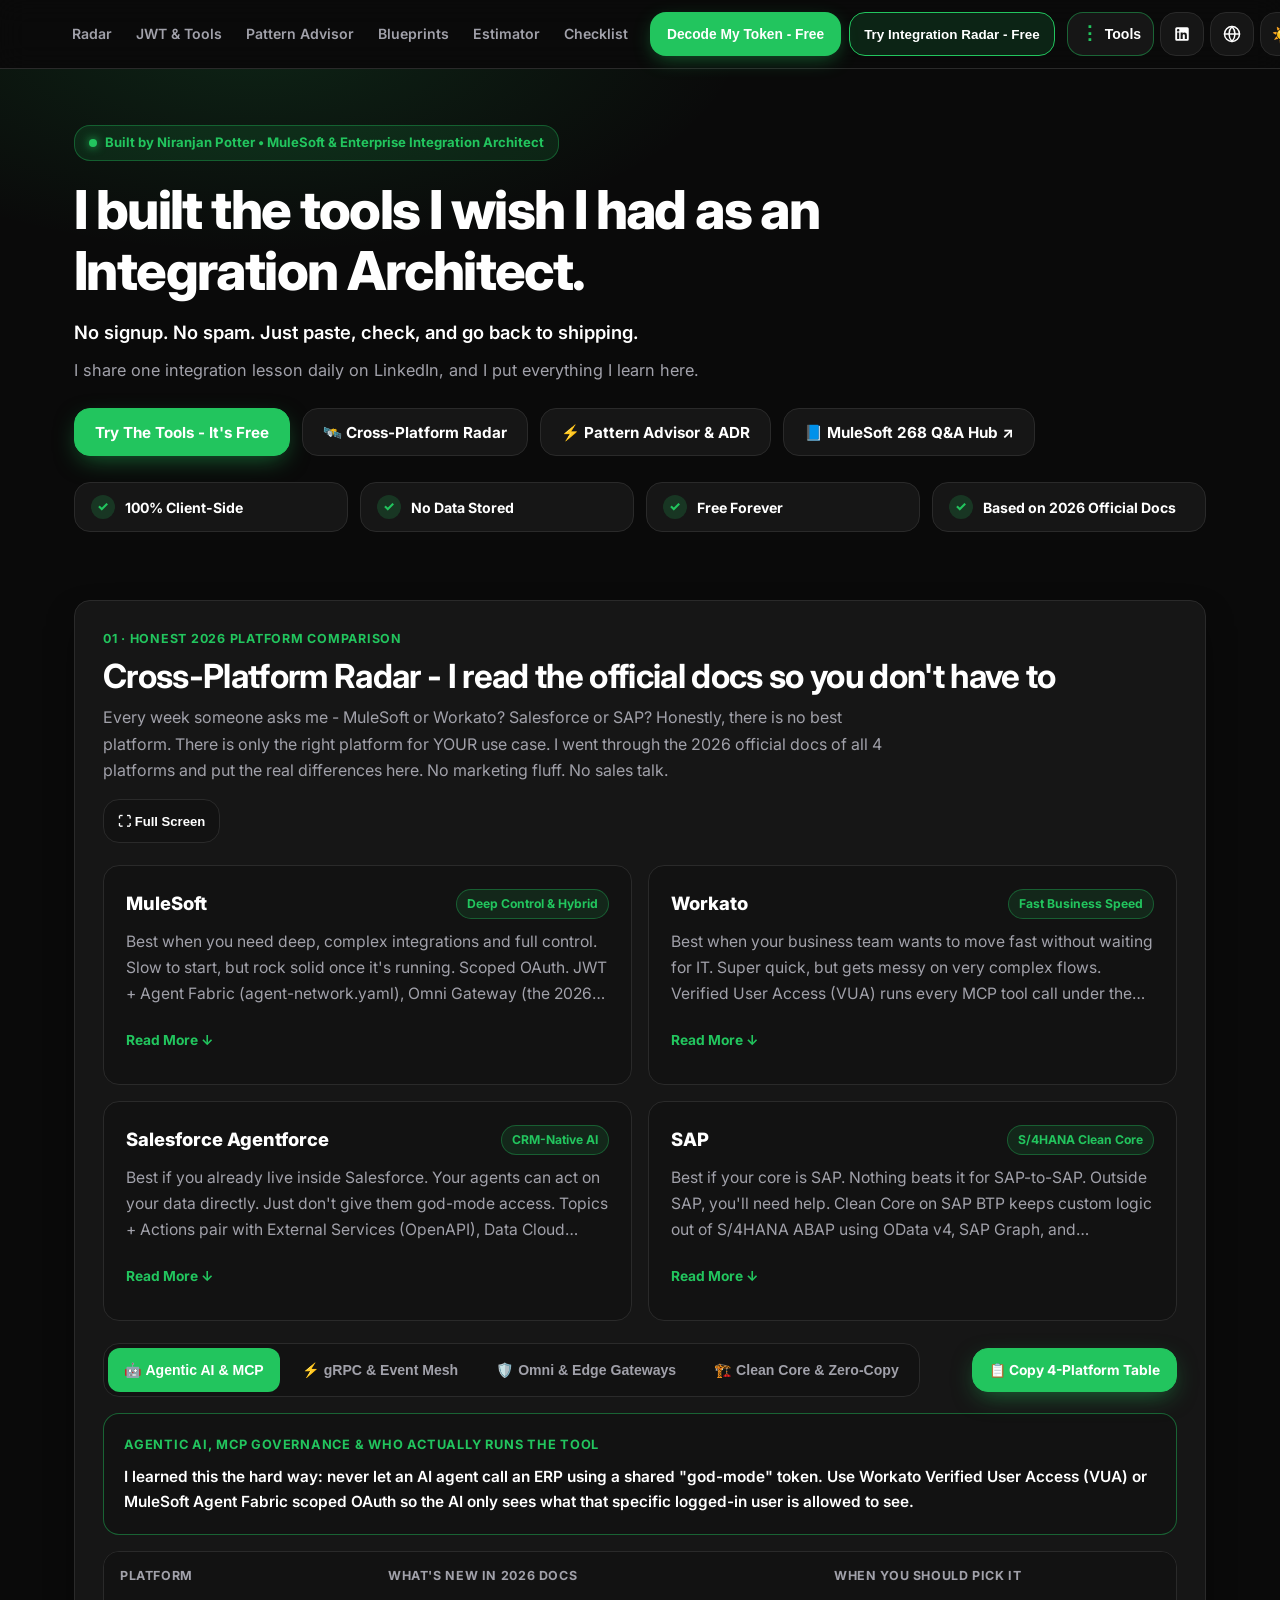
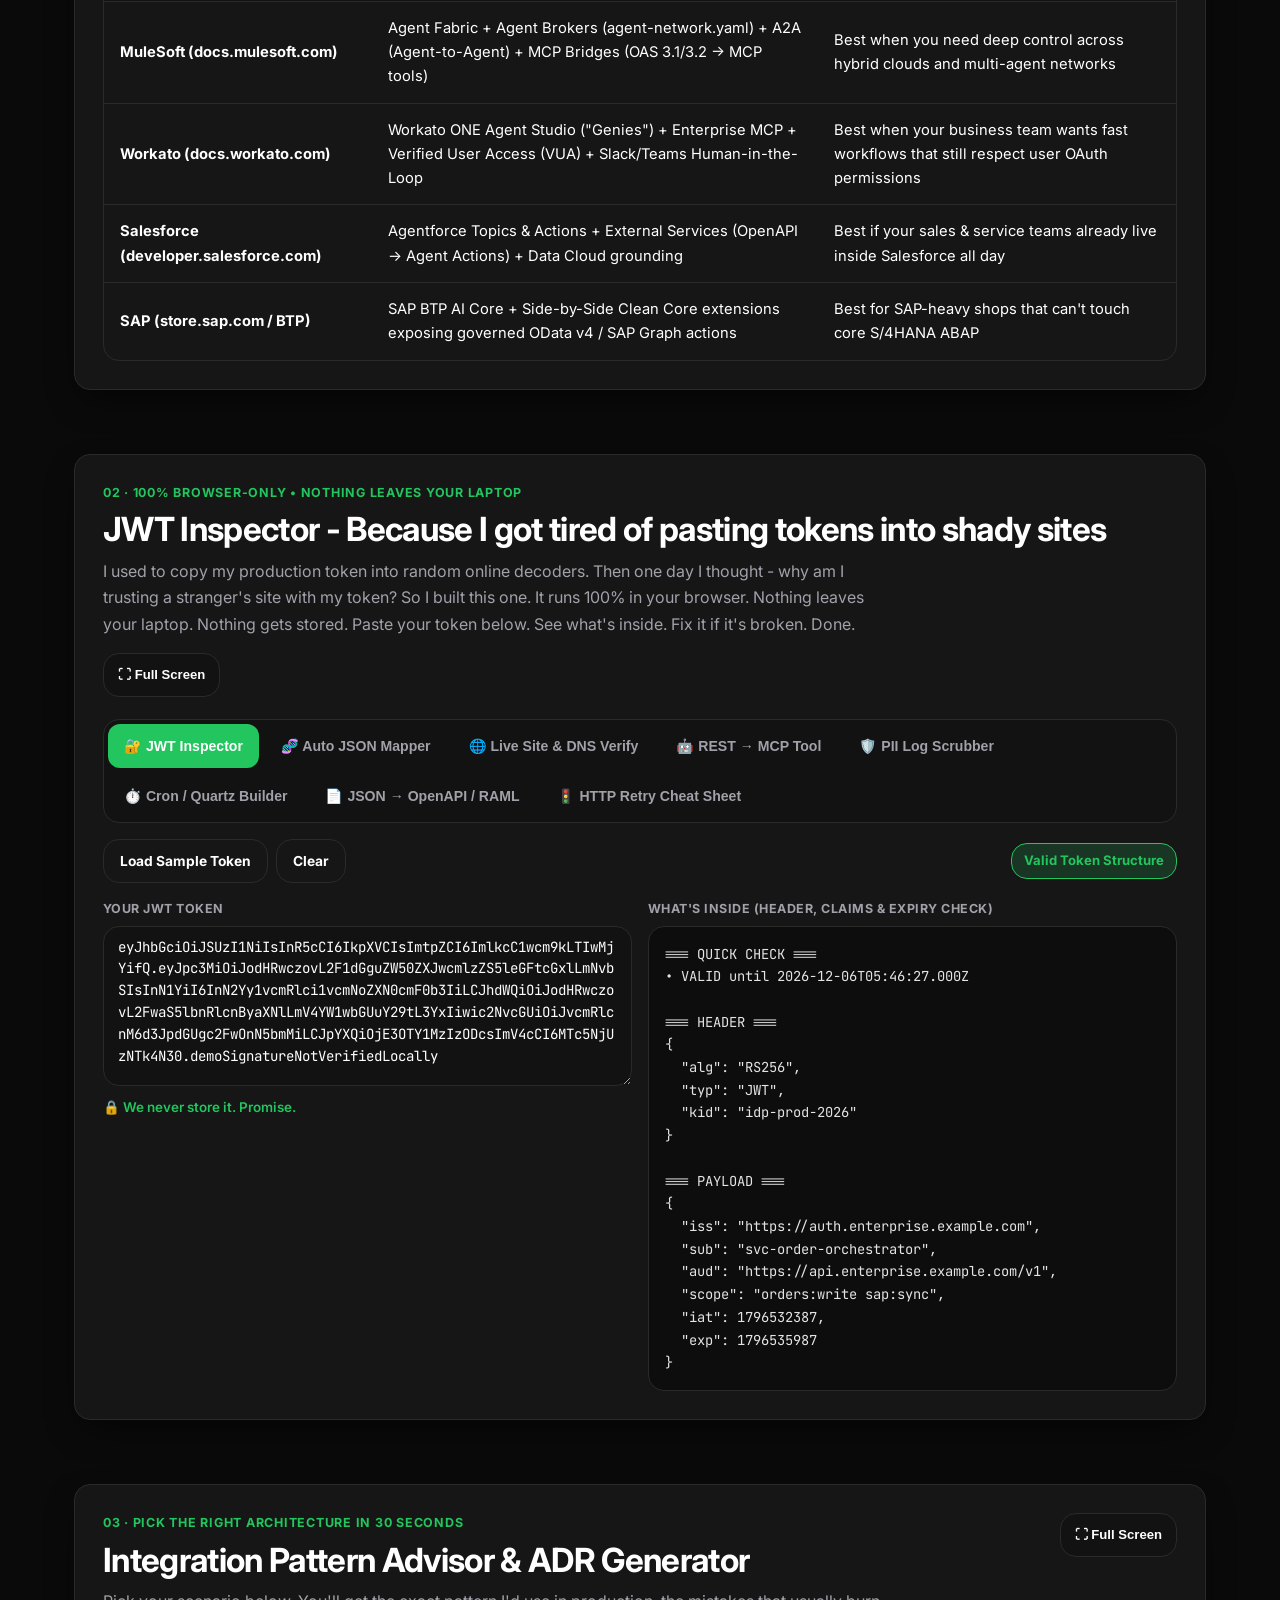
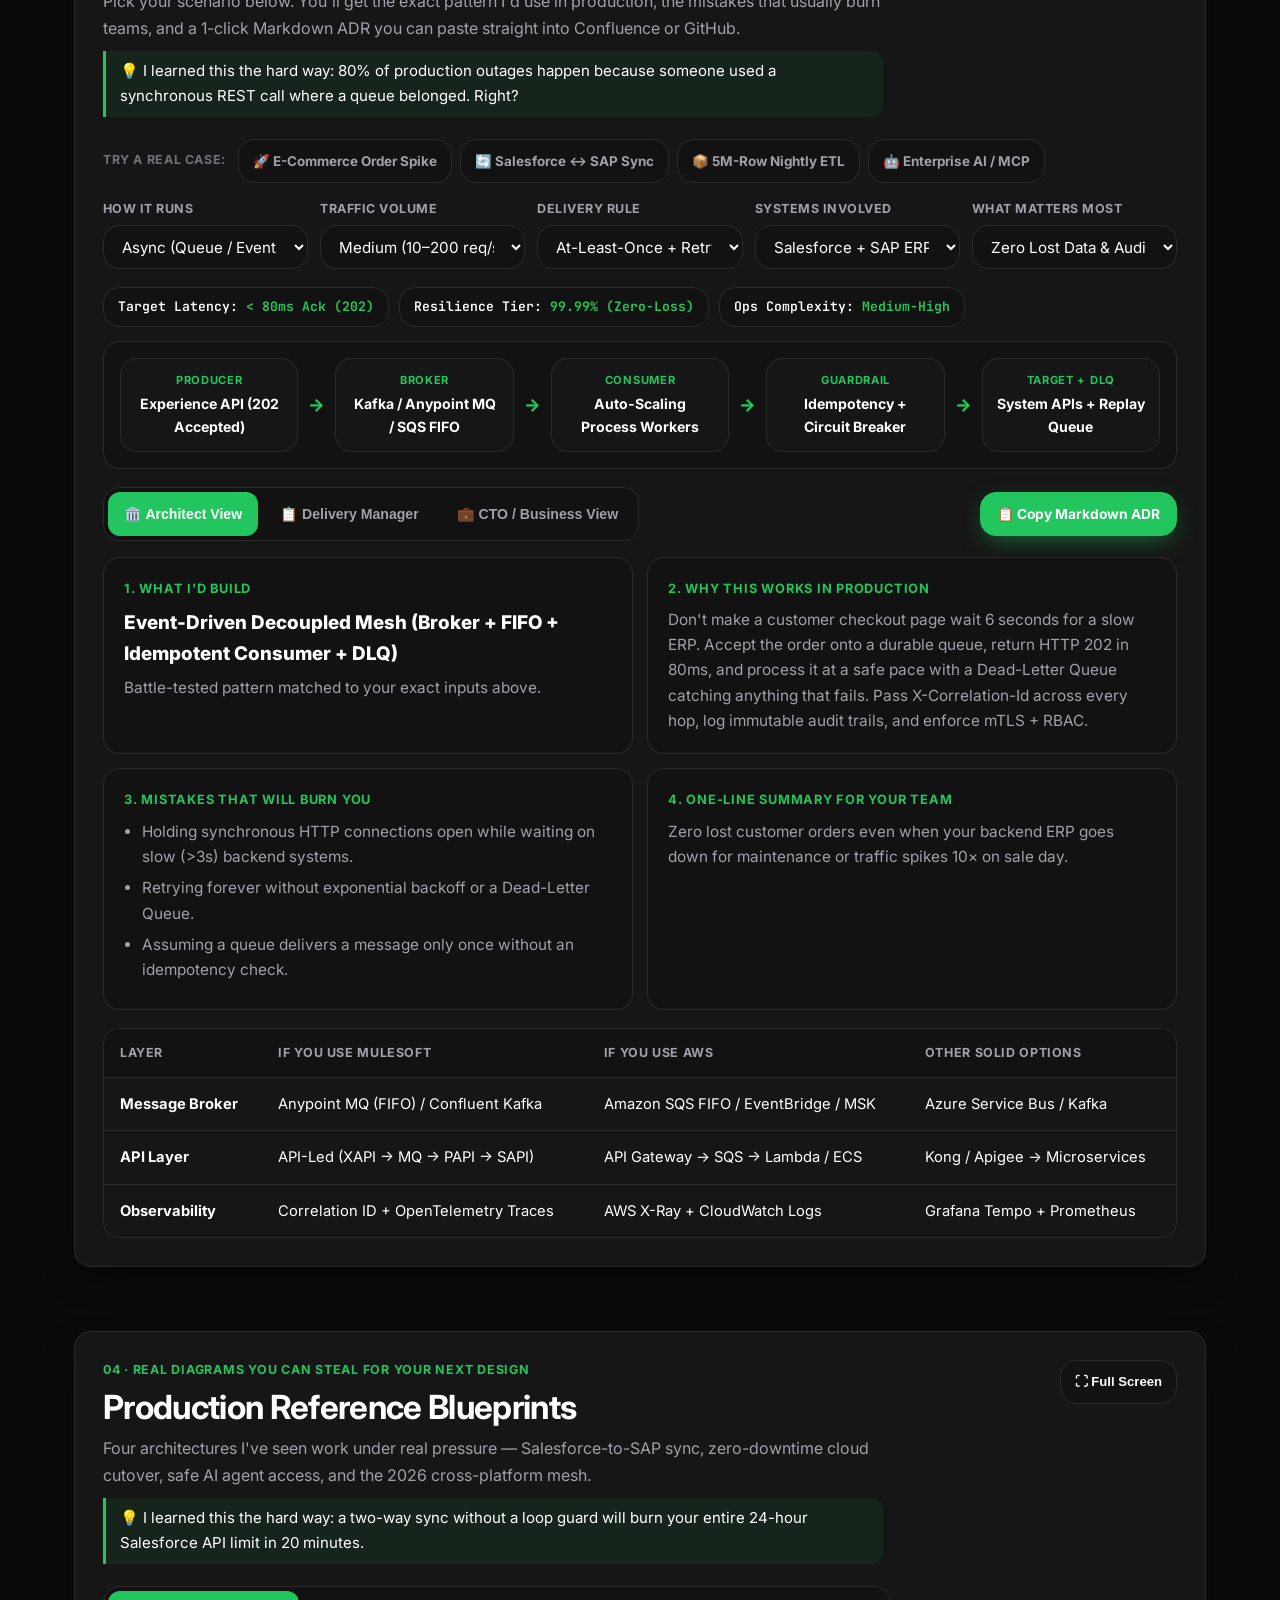
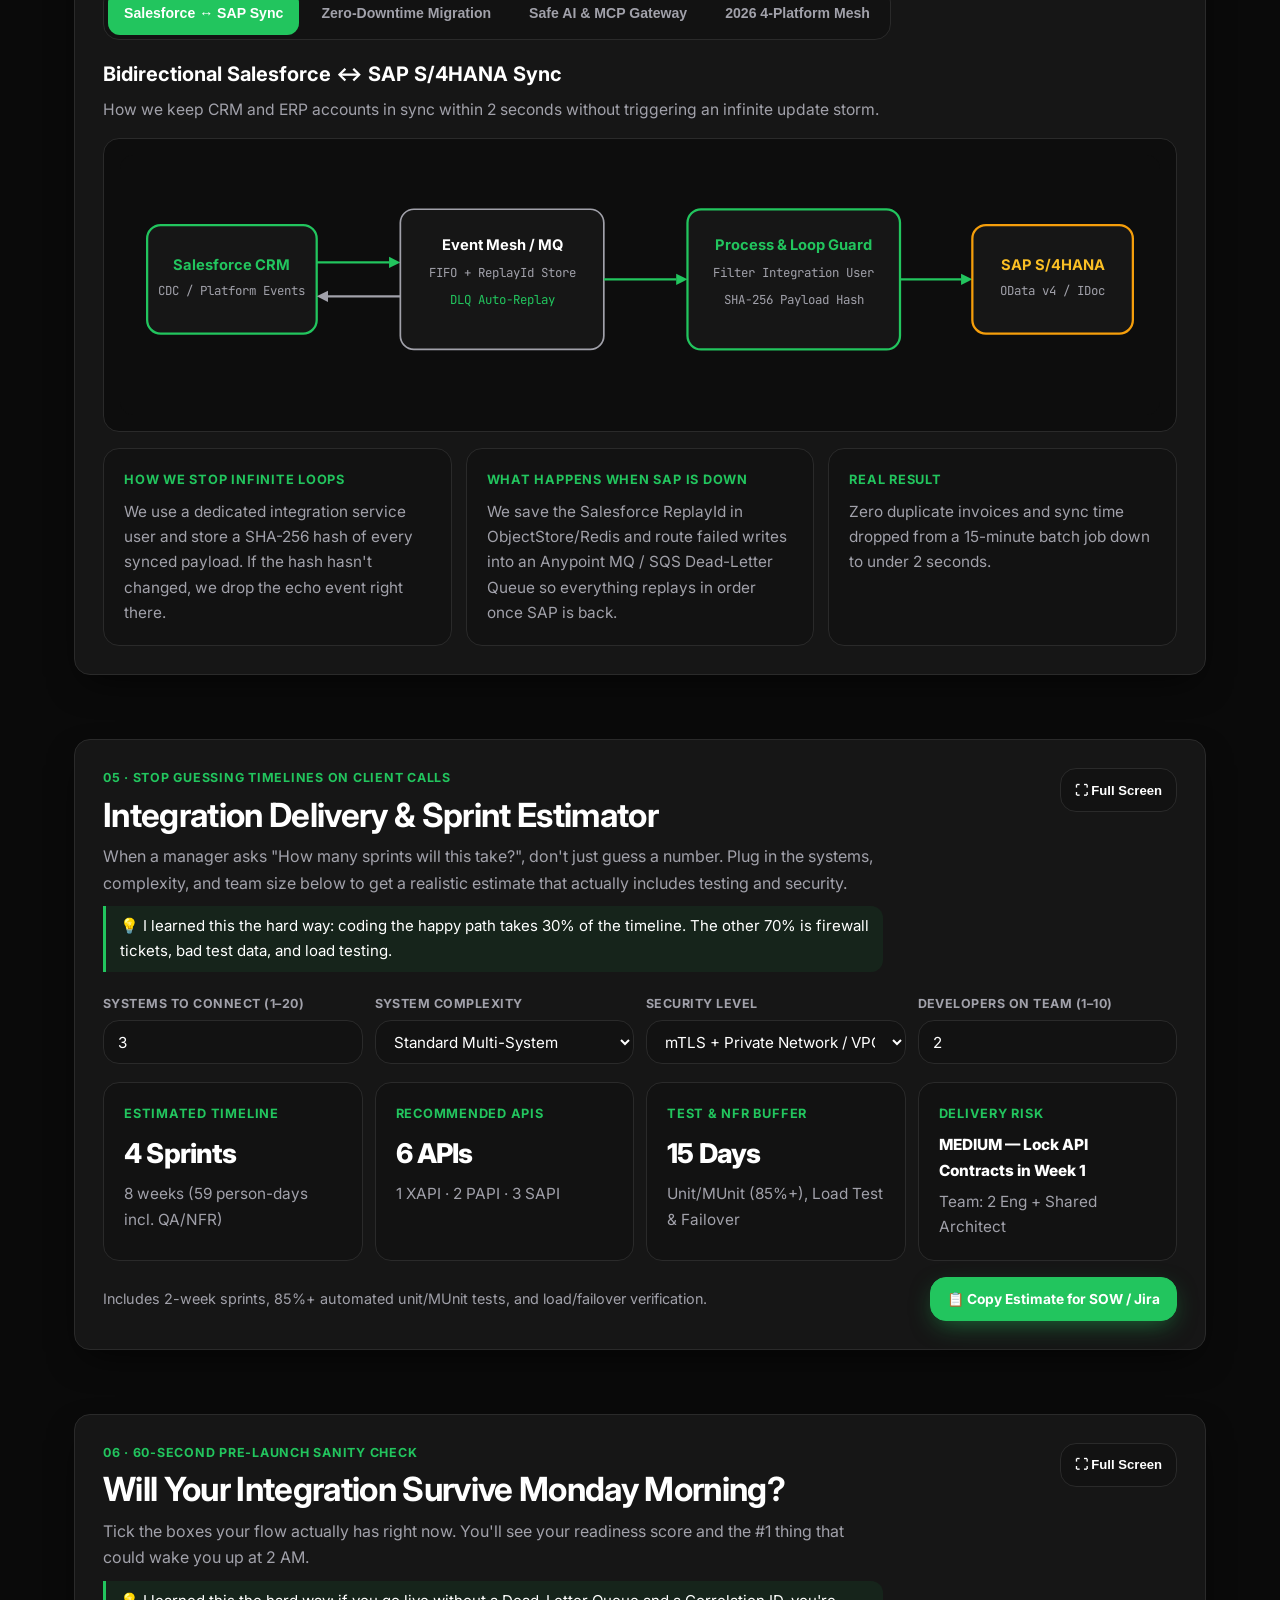
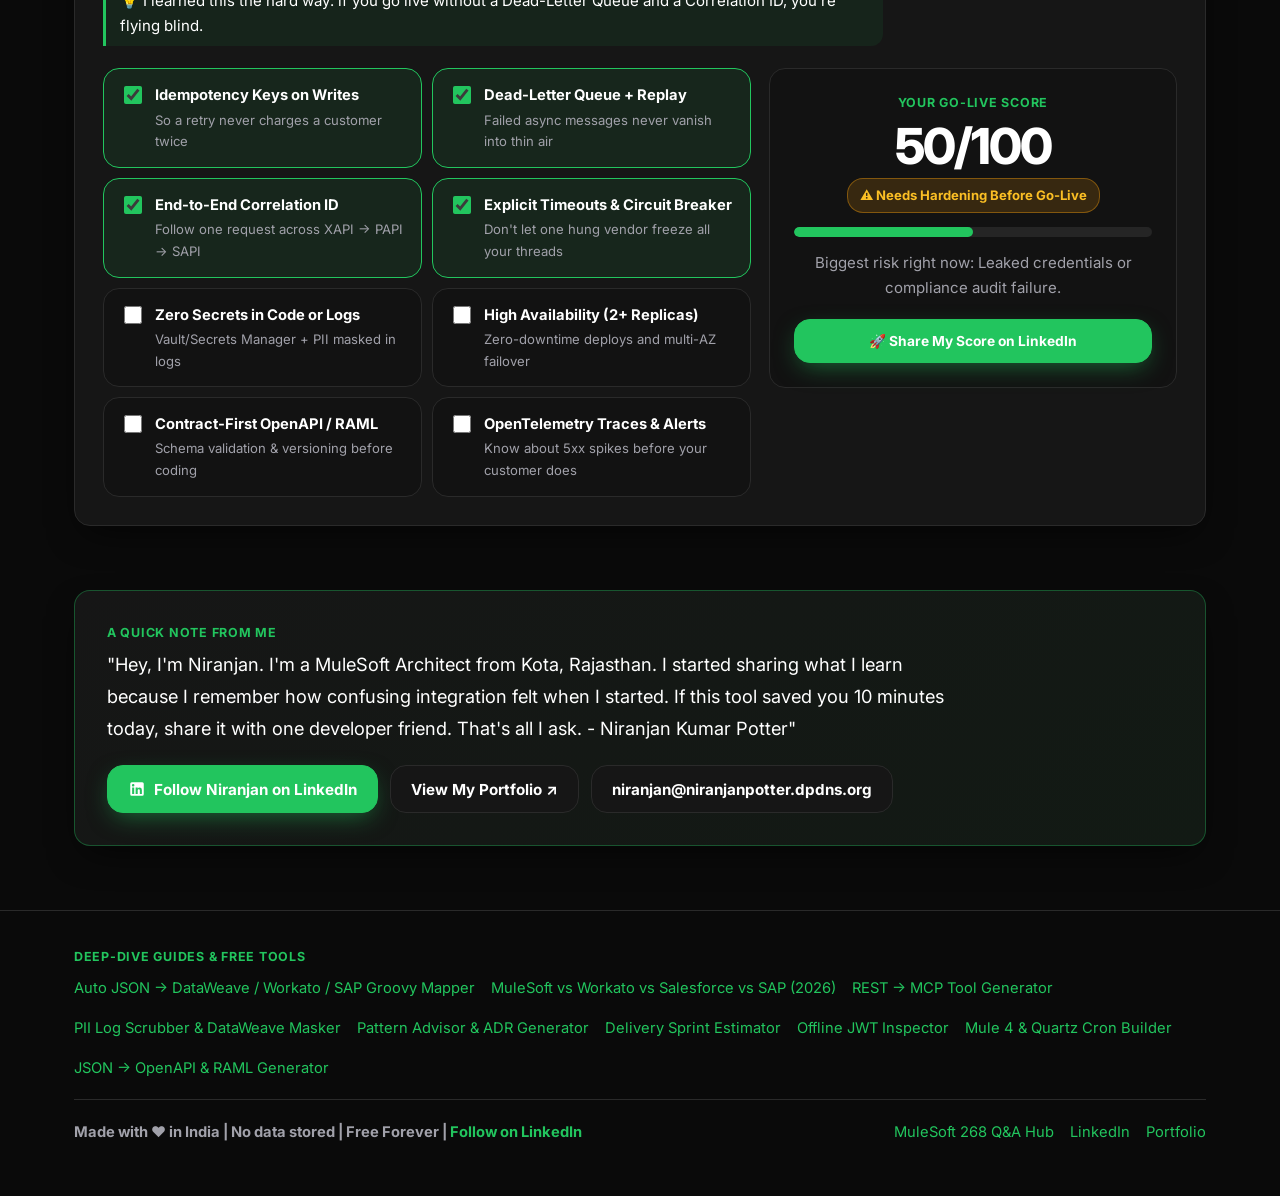
==== commit e0ba083a: "fix(seo): tighten title (<=60 chars) and meta description (<=155 chars) across all 10 pages for Bing" ====
--- a/index.html
+++ b/index.html
@@ -3,8 +3,8 @@
 <head>
   <meta charset="UTF-8">
   <meta name="viewport" content="width=device-width, initial-scale=1.0">
-  <title>Enterprise Integration Hub | Free Offline JWT Inspector, 2026 Platform Radar &amp; Architect Tools</title>
-  <meta name="description" content="I built the tools I wish I had as an Integration Architect. 100% client-side JWT Inspector, 2026 Cross-Platform Radar (MuleSoft, Workato, Salesforce, SAP), Pattern Advisor, Markdown ADRs, and Delivery Estimator.">
+  <title>Enterprise Integration Hub: JWT, Radar &amp; AI Tools (2026)</title>
+  <meta name="description" content="100% browser-based Integration Architect tools: Offline JWT Inspector, 2026 Platform Radar (MuleSoft, Workato, SAP), ADR Generator &amp; Sprint Estimator.">
   <link rel="canonical" href="https://niranjanpotter.dpdns.org/">
   <meta property="og:title" content="I built the tools I wish I had as an Integration Architect — Niranjan Potter">
   <meta property="og:description" content="No signup. No spam. 100% client-side JWT Inspector, 2026 Cross-Platform Radar (MuleSoft, Workato, Salesforce, SAP), Pattern Advisor &amp; Sprint Estimator.">
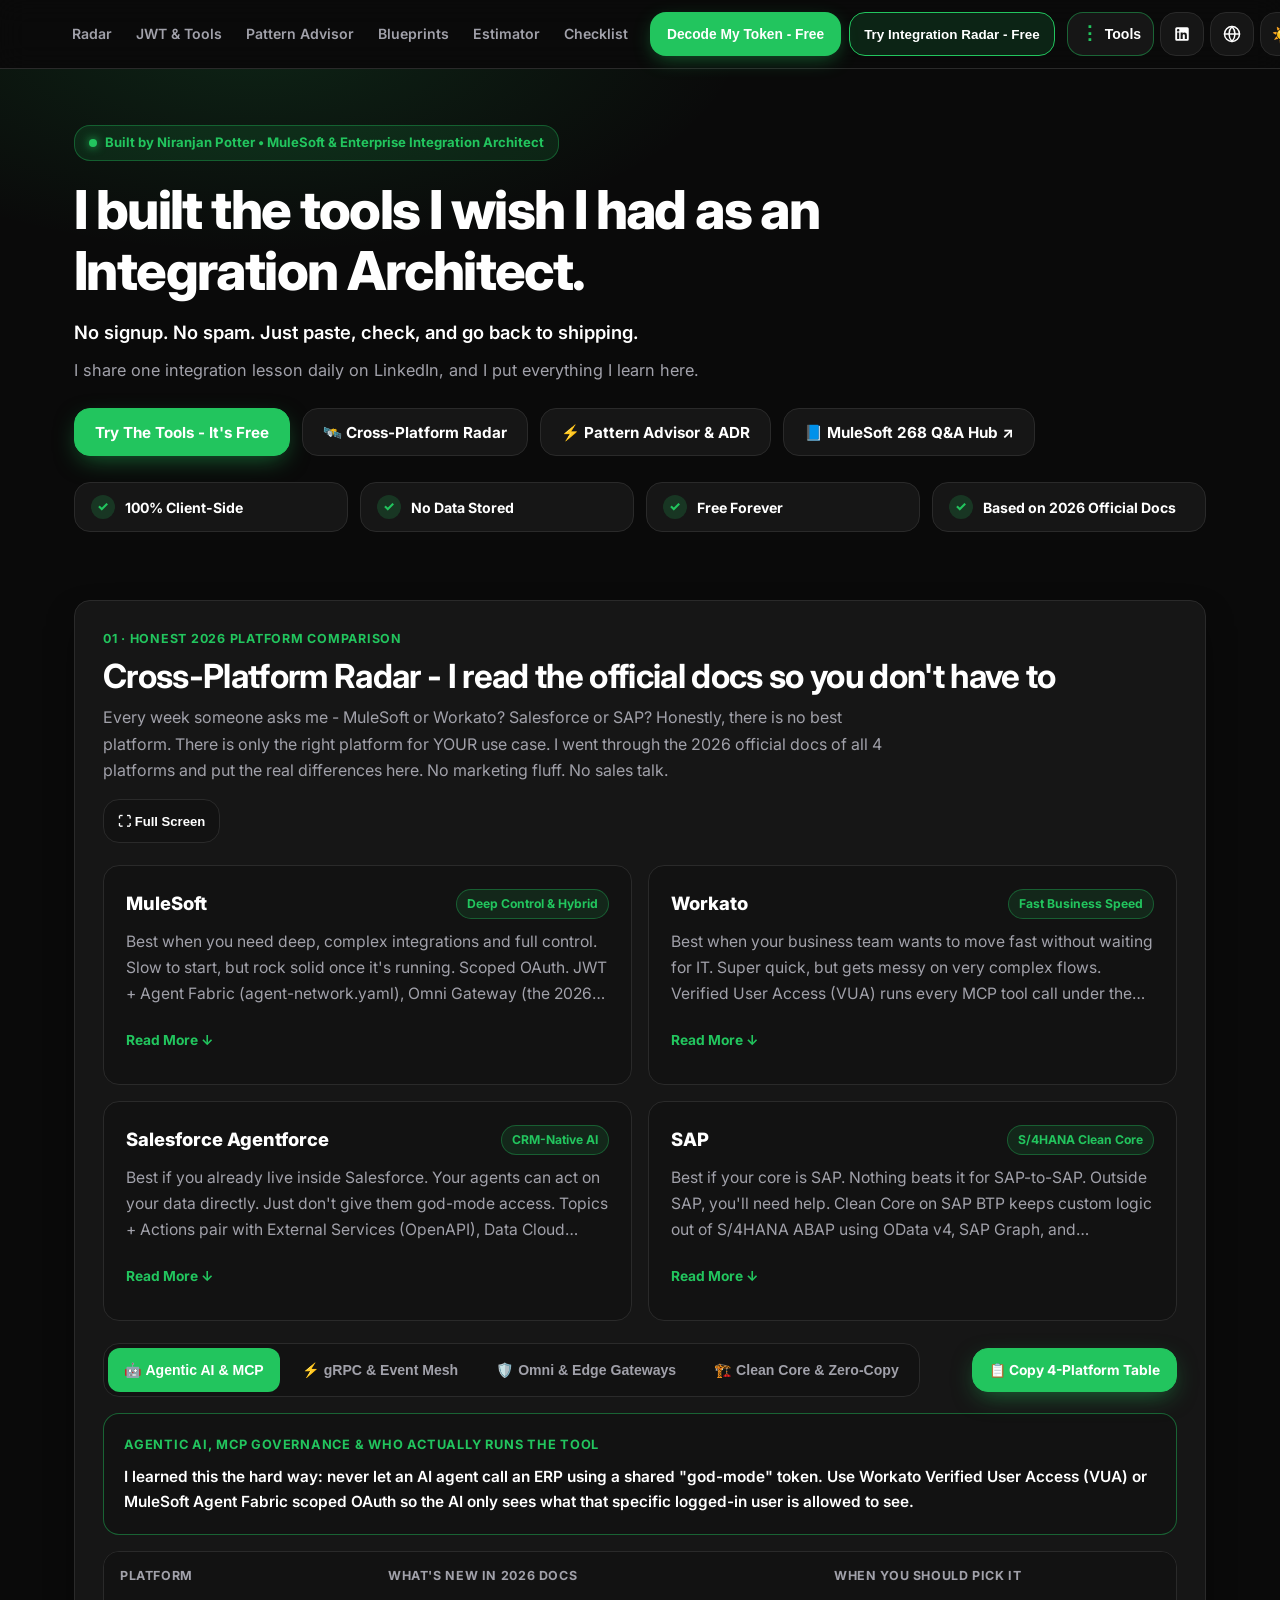
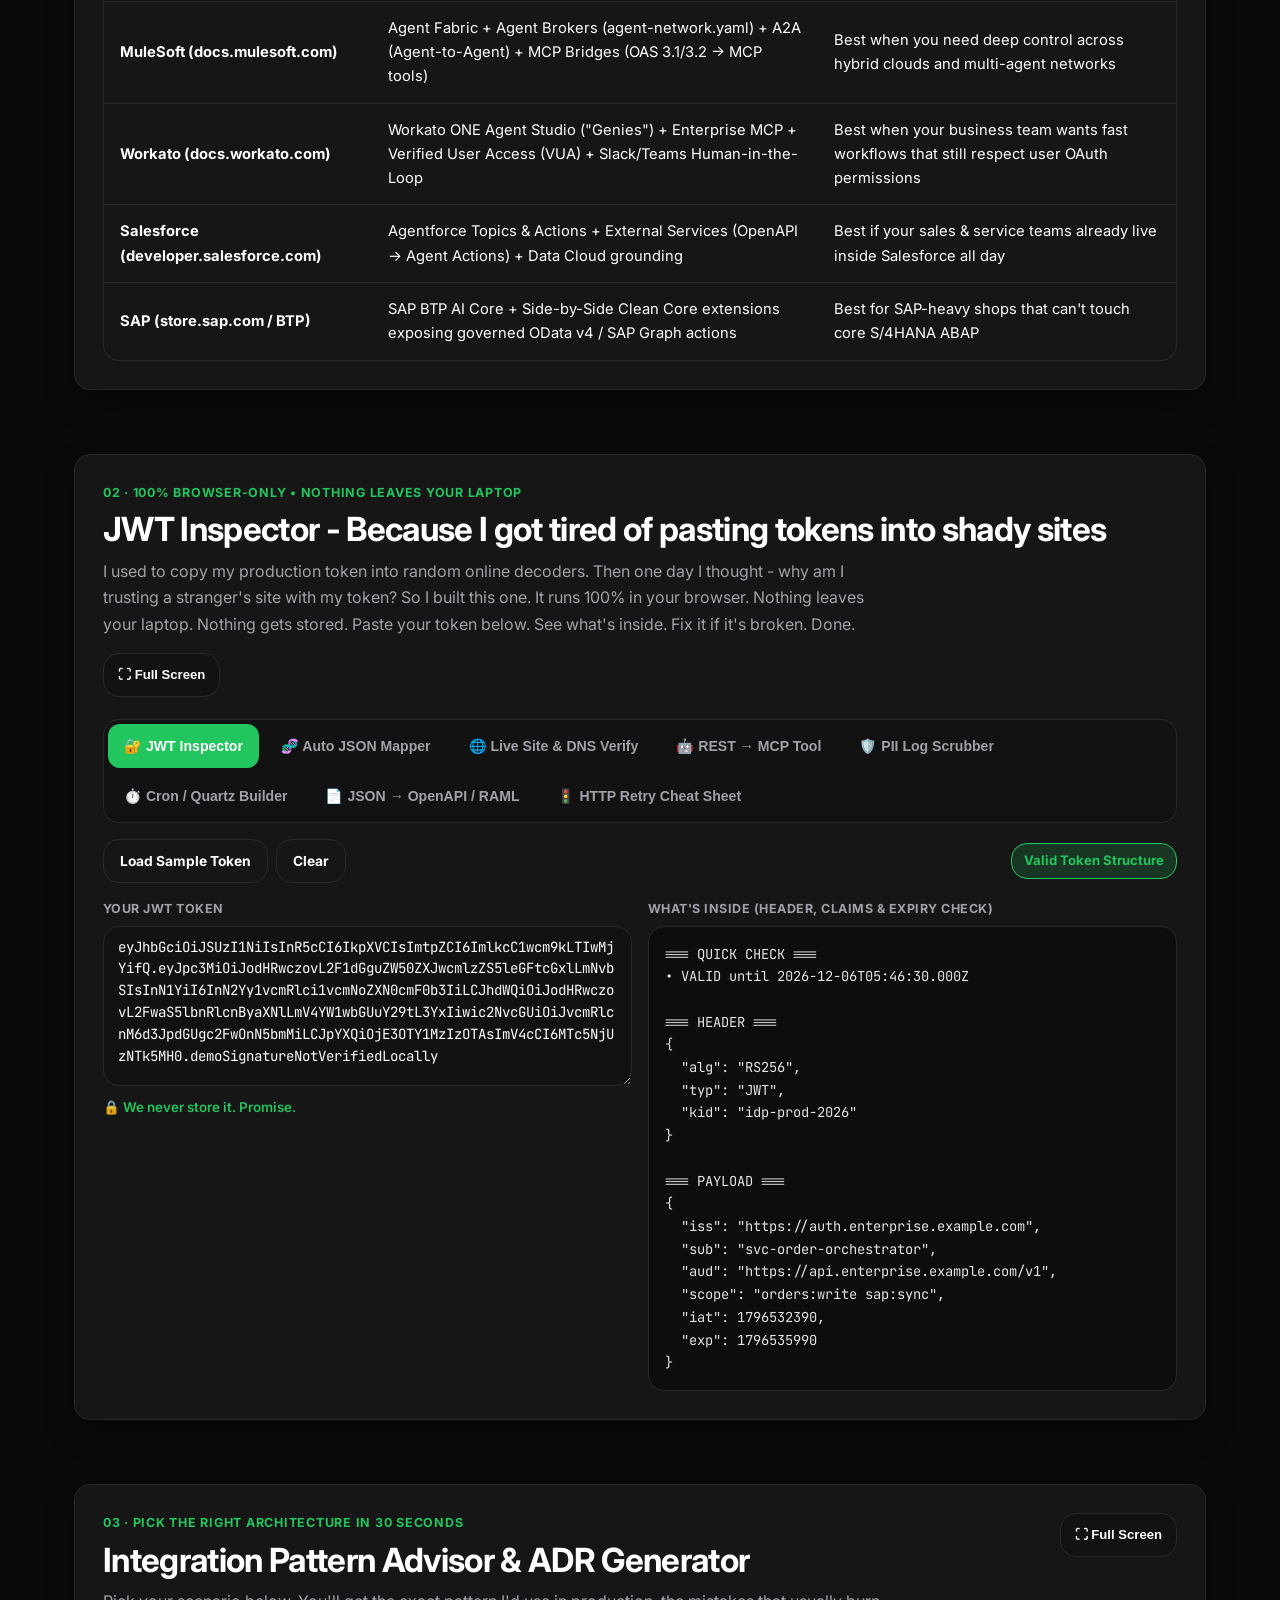
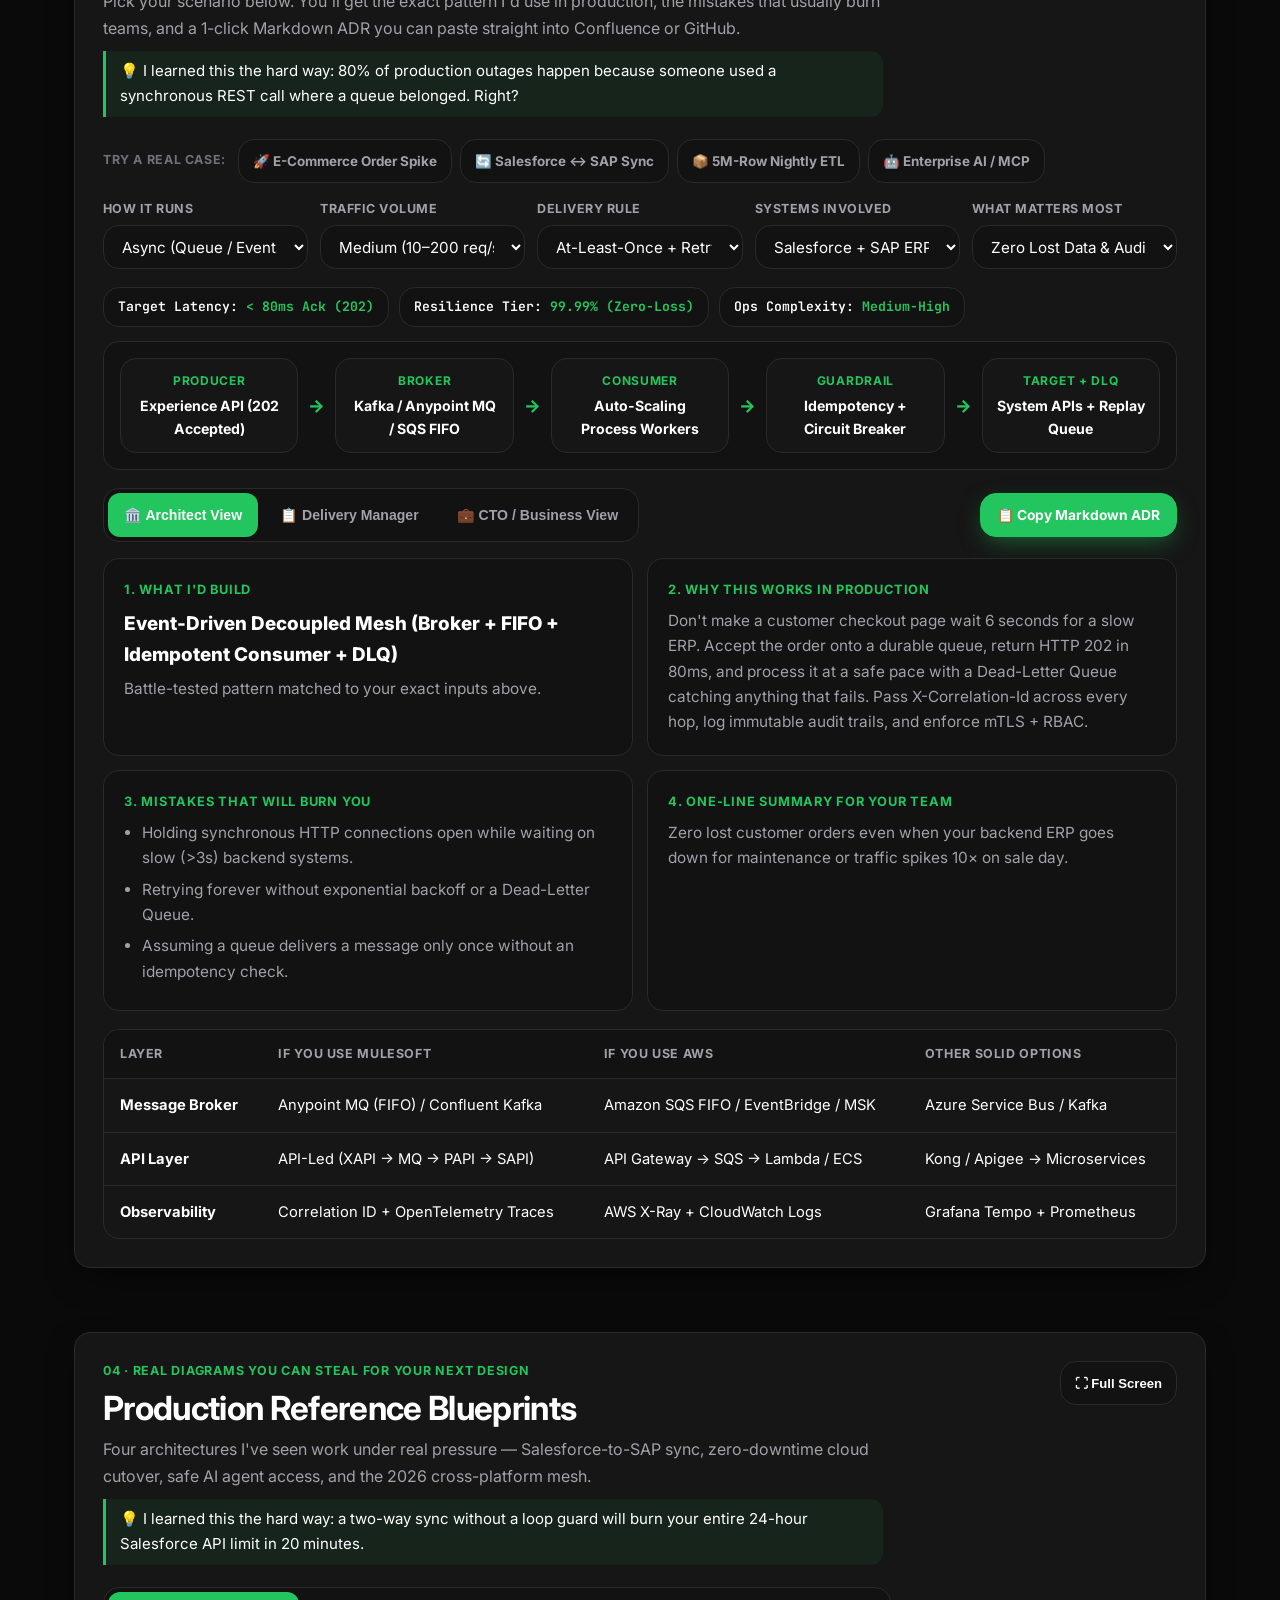
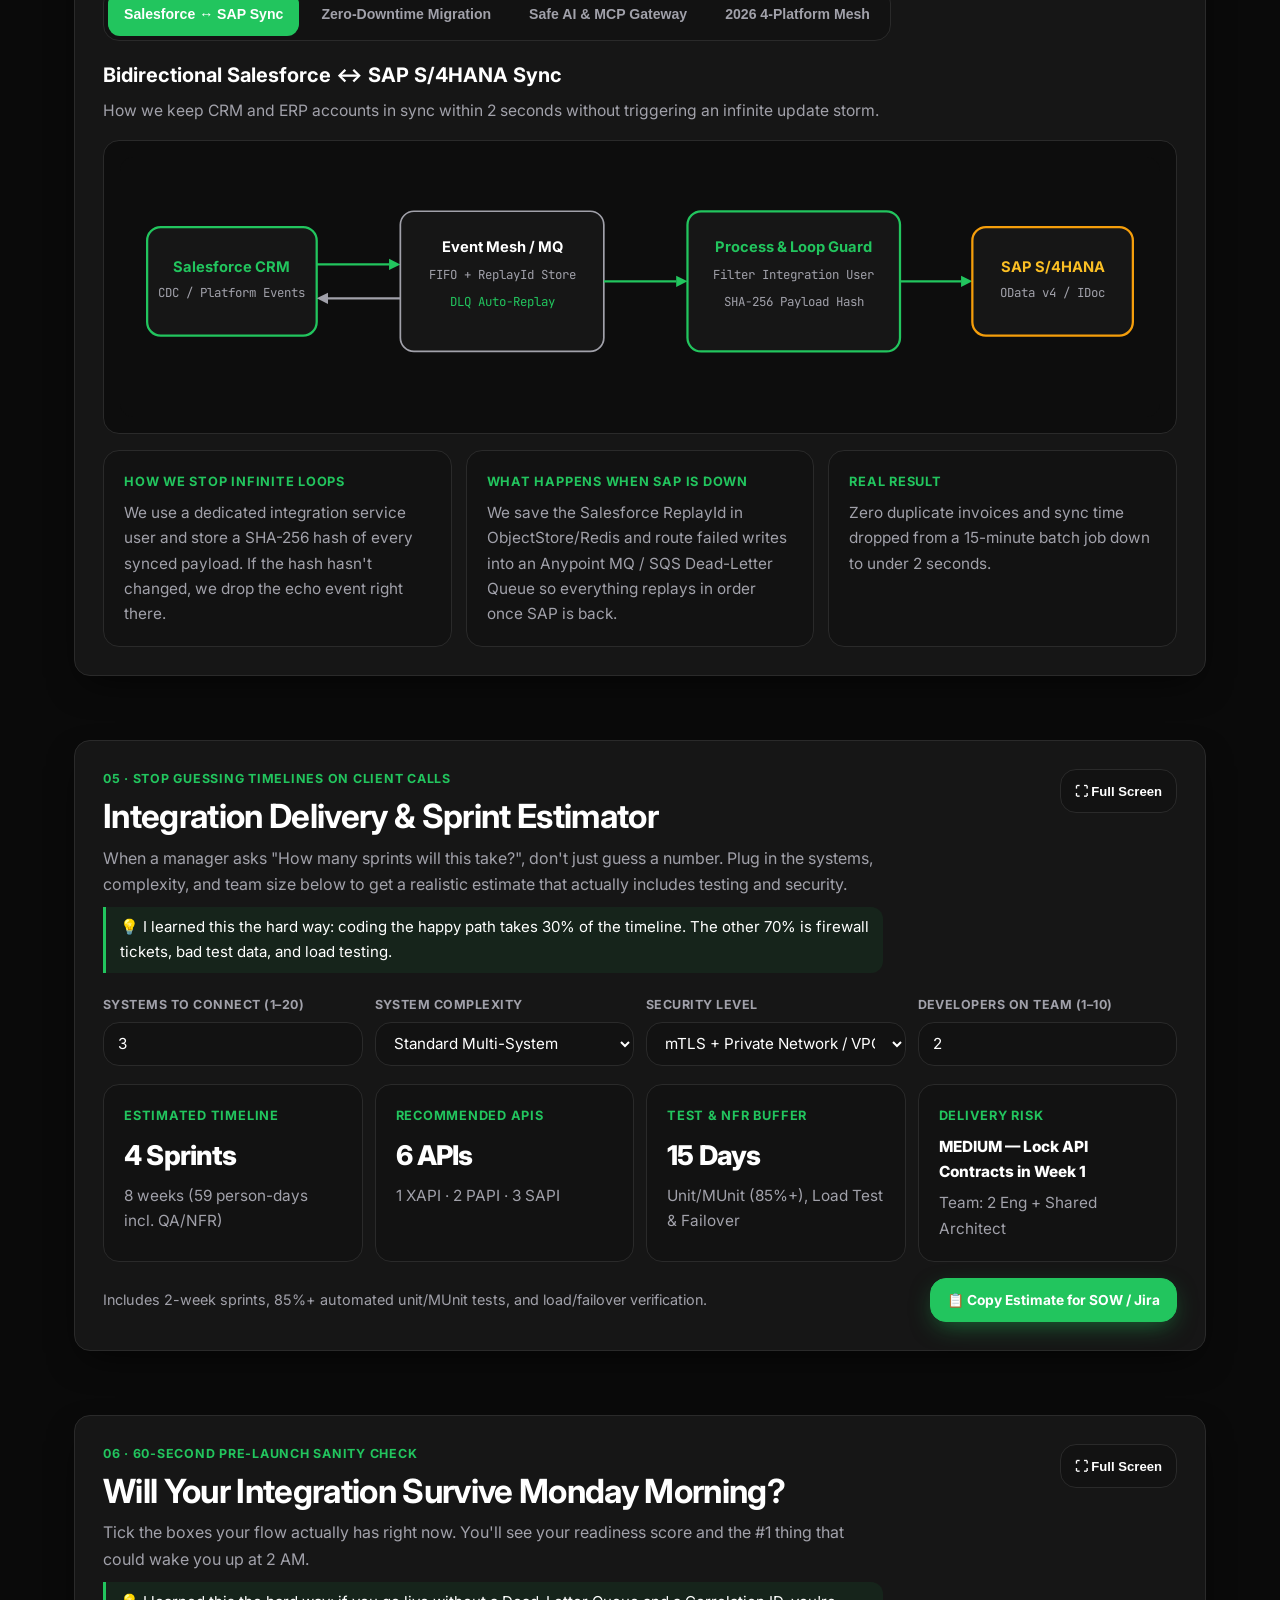
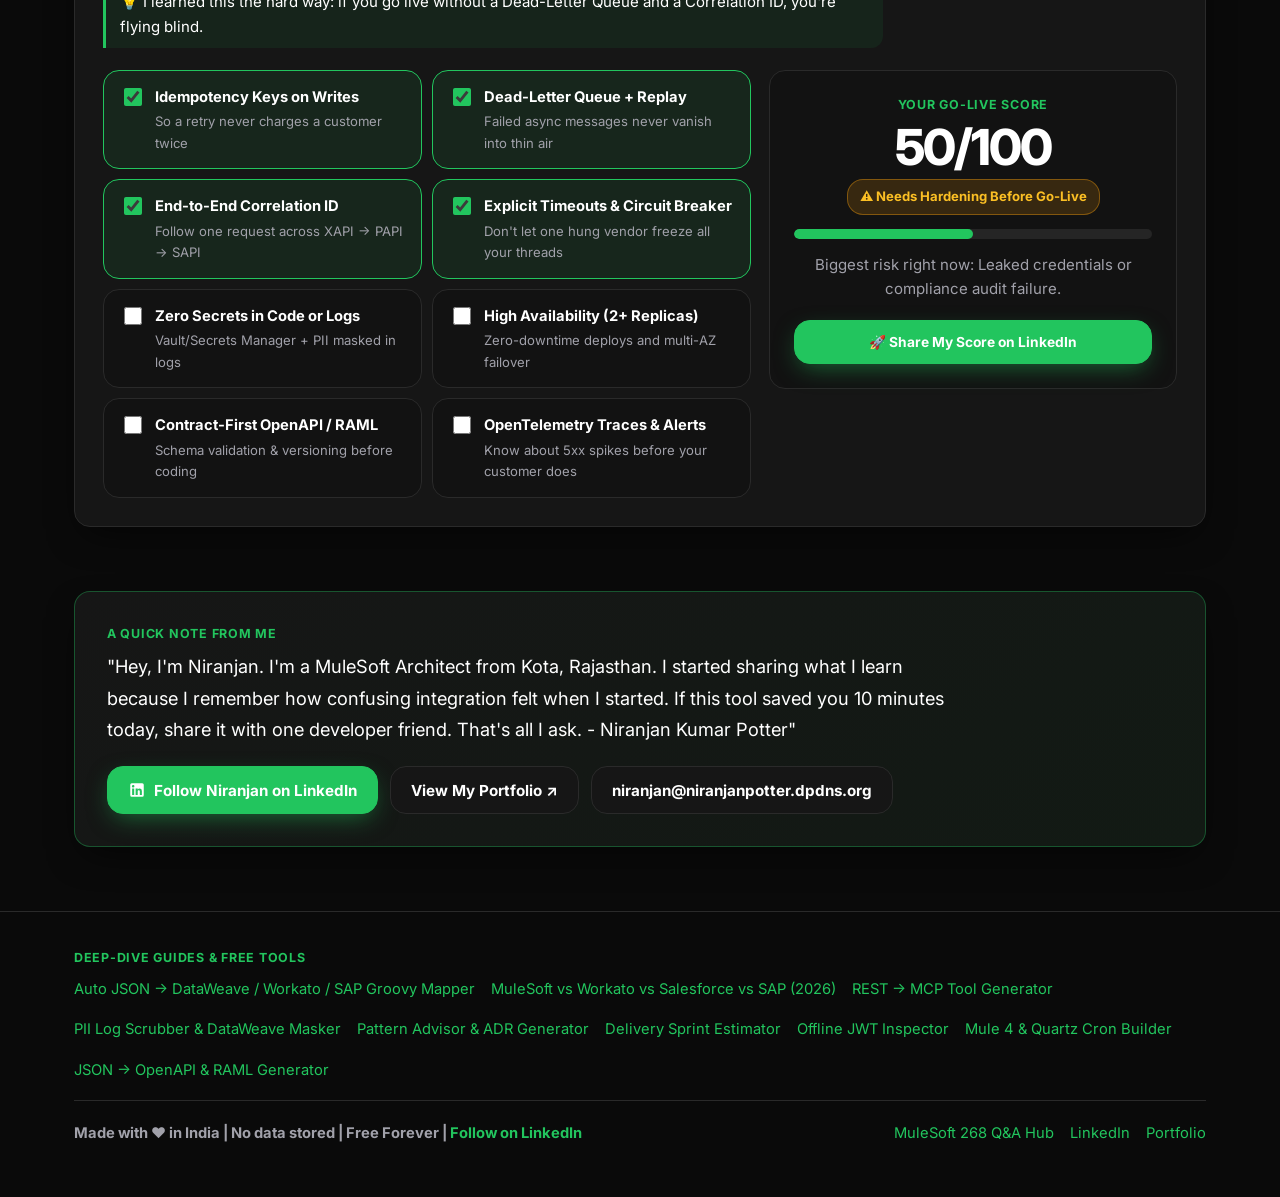
==== commit 84a17945: "feat(ux): add skip-link, focus-visible, prefers-reduced-motion, 12px floor & SVG chrome icons" ====
--- a/index.html
+++ b/index.html
@@ -60,6 +60,7 @@
   </script>
 </head>
 <body>
+  <a class="skip-link" href="#top">Skip to main content</a>
   <header class="site-header">
     <div class="container header-inner">
       <a class="brand" href="#top">
@@ -95,8 +96,8 @@
         <a class="icon-btn hide-xs" href="https://niranjanprofile.vercel.app/" target="_blank" rel="noopener noreferrer" aria-label="Portfolio Website" title="Portfolio Website">
           <svg width="18" height="18" viewBox="0 0 24 24" fill="none" stroke="currentColor" stroke-width="2" stroke-linecap="round" stroke-linejoin="round" aria-hidden="true"><circle cx="12" cy="12" r="10"/><line x1="2" y1="12" x2="22" y2="12"/><path d="M12 2a15.3 15.3 0 0 1 4 10 15.3 15.3 0 0 1-4 10 15.3 15.3 0 0 1-4-10 15.3 15.3 0 0 1 4-10z"/></svg>
         </a>
-        <button type="button" class="icon-btn" id="theme-toggle" onclick="toggleTheme()" aria-label="Toggle theme" title="Toggle Dark/Light Theme">☀️</button>
-        <button type="button" class="icon-btn mobile-menu-btn" id="mobile-menu-btn" onclick="toggleMobileNav()" aria-label="Toggle navigation menu" aria-expanded="false">☰</button>
+        <button type="button" class="icon-btn" id="theme-toggle" onclick="toggleTheme()" aria-label="Toggle theme" title="Toggle Dark/Light Theme"><svg width="15" height="15" viewBox="0 0 24 24" fill="none" stroke="currentColor" stroke-width="1.9" stroke-linecap="round" stroke-linejoin="round" aria-hidden="true"><circle cx="12" cy="12" r="4"/><path d="M12 2v2M12 20v2M4.93 4.93l1.41 1.41M17.66 17.66l1.41 1.41M2 12h2M20 12h2M4.93 19.07l1.41-1.41M17.66 6.34l1.41-1.41"/></svg></button>
+        <button type="button" class="icon-btn mobile-menu-btn" id="mobile-menu-btn" onclick="toggleMobileNav()" aria-label="Toggle navigation menu" aria-expanded="false"><svg width="18" height="18" viewBox="0 0 24 24" fill="none" stroke="currentColor" stroke-width="2" stroke-linecap="round" stroke-linejoin="round" aria-hidden="true"><line x1="3" y1="6" x2="21" y2="6"/><line x1="3" y1="12" x2="21" y2="12"/><line x1="3" y1="18" x2="21" y2="18"/></svg></button>
       </div>
     </div>
 
@@ -108,7 +109,7 @@
             <div class="section-kicker" style="margin-bottom:2px;">⋮ Quick Tool Switcher • Jump Straight to Any Tool</div>
             <strong style="font-size:1rem;">Select any interactive tool or standalone guide below:</strong>
           </div>
-          <input type="search" id="dots-search-input" class="dots-search-input" oninput="filterDotsTools(this.value)" placeholder="🔍 Filter 15 tools (e.g. DataWeave, JWT, DNS, MCP, SAP, Cron)...">
+          <input type="search" id="dots-search-input" class="dots-search-input" oninput="filterDotsTools(this.value)" placeholder="Filter 15 tools (e.g. DataWeave, JWT, DNS, MCP, SAP, Cron)...">
           <button type="button" class="btn btn-sm" onclick="toggleDotsMenu(false)">✕ Close</button>
         </div>
         <div class="dots-tool-grid" id="dots-tool-grid">
--- a/assets/styles.css
+++ b/assets/styles.css
@@ -55,6 +55,22 @@
 a { color: var(--accent); text-decoration: none; }
 a:hover { text-decoration: underline; }
 
+.skip-link {
+  position: absolute;
+  left: -9999px;
+  top: 8px;
+  background: var(--accent);
+  color: #09090B;
+  padding: 10px 16px;
+  border-radius: 8px;
+  font-weight: 800;
+  z-index: 200;
+  text-decoration: none;
+}
+.skip-link:focus { left: 12px; }
+:focus-visible { outline: 2px solid var(--accent); outline-offset: 2px; border-radius: 6px; }
+
+
 .container {
   width: 100%;
   max-width: 1180px;
@@ -109,7 +125,7 @@
 }
 .brand-text { display: flex; flex-direction: column; min-width: 0; overflow: hidden; }
 .brand-title { font-weight: 800; font-size: 1rem; letter-spacing: -0.02em; white-space: nowrap; overflow: hidden; text-overflow: ellipsis; }
-.brand-sub { font-size: 0.74rem; color: var(--text-muted); white-space: nowrap; overflow: hidden; text-overflow: ellipsis; }
+.brand-sub { font-size: 0.75rem; color: var(--text-muted); white-space: nowrap; overflow: hidden; text-overflow: ellipsis; }
 
 .header-nav { display: flex; align-items: center; gap: 4px; }
 .nav-link {
@@ -700,7 +716,7 @@
   transition: border-color 0.3s ease, transform 0.3s ease;
 }
 .flow-node:hover { border-color: var(--border-strong); transform: translateY(-2px); }
-.flow-node-tag { font-size: 0.7rem; font-weight: 700; text-transform: uppercase; color: var(--accent); letter-spacing: 0.06em; }
+.flow-node-tag { font-size: 0.75rem; font-weight: 700; text-transform: uppercase; color: var(--accent); letter-spacing: 0.06em; }
 .flow-node-name { font-weight: 700; font-size: 0.88rem; margin-top: 3px; }
 .flow-arrow { color: var(--accent); font-weight: 800; font-size: 1.1rem; flex-shrink: 0; }
 
@@ -831,6 +847,8 @@
 .footer-links { display: flex; flex-wrap: wrap; gap: 16px; }
 
 .toast {
+  margin-bottom: env(safe-area-inset-bottom, 0px);
+  margin-right: env(safe-area-inset-right, 0px);
   position: fixed;
   bottom: 22px;
   right: 22px;
@@ -888,3 +906,12 @@
   .hero-actions .btn { width: 100%; }
   .brand-sub { display: none; }
 }
+
+@media (prefers-reduced-motion: reduce) {
+  html { scroll-behavior: auto; }
+  *, *::before, *::after {
+    animation-duration: 0.01ms !important;
+    animation-iteration-count: 1 !important;
+    transition-duration: 0.01ms !important;
+  }
+}
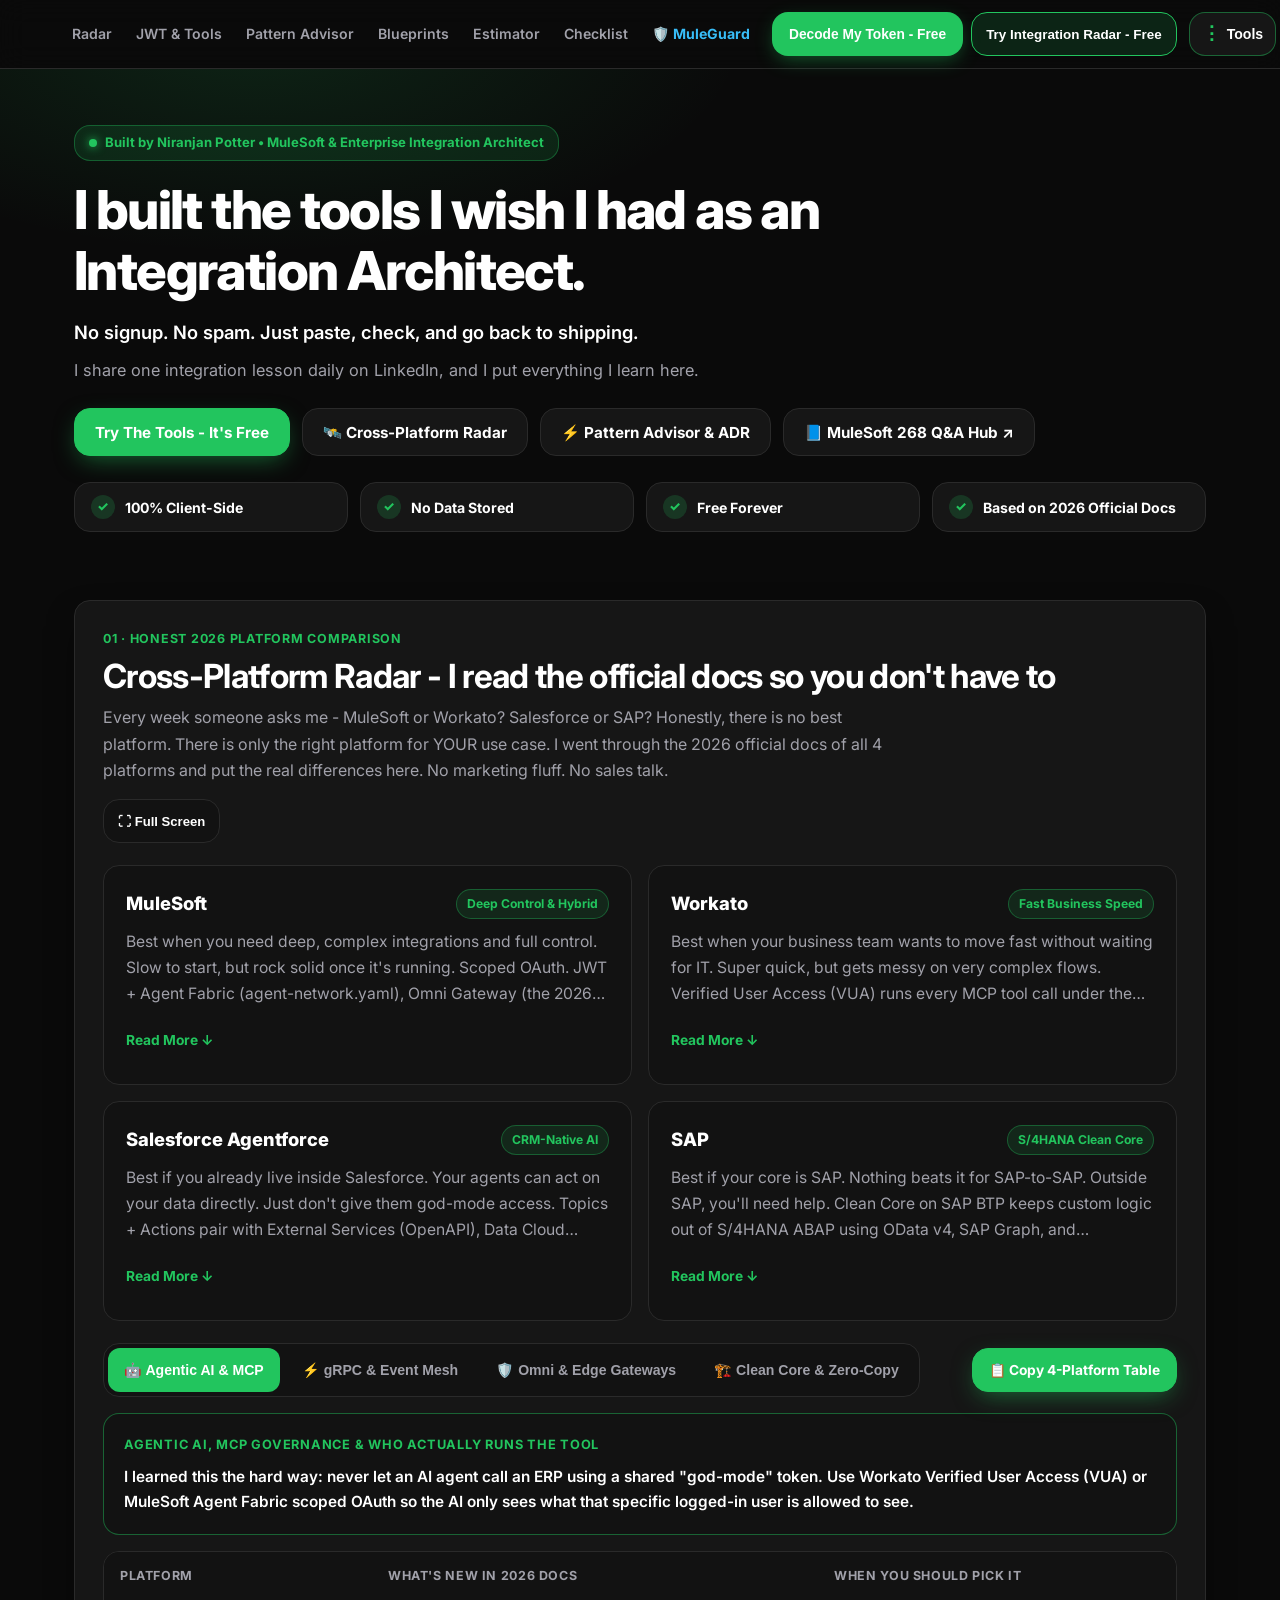
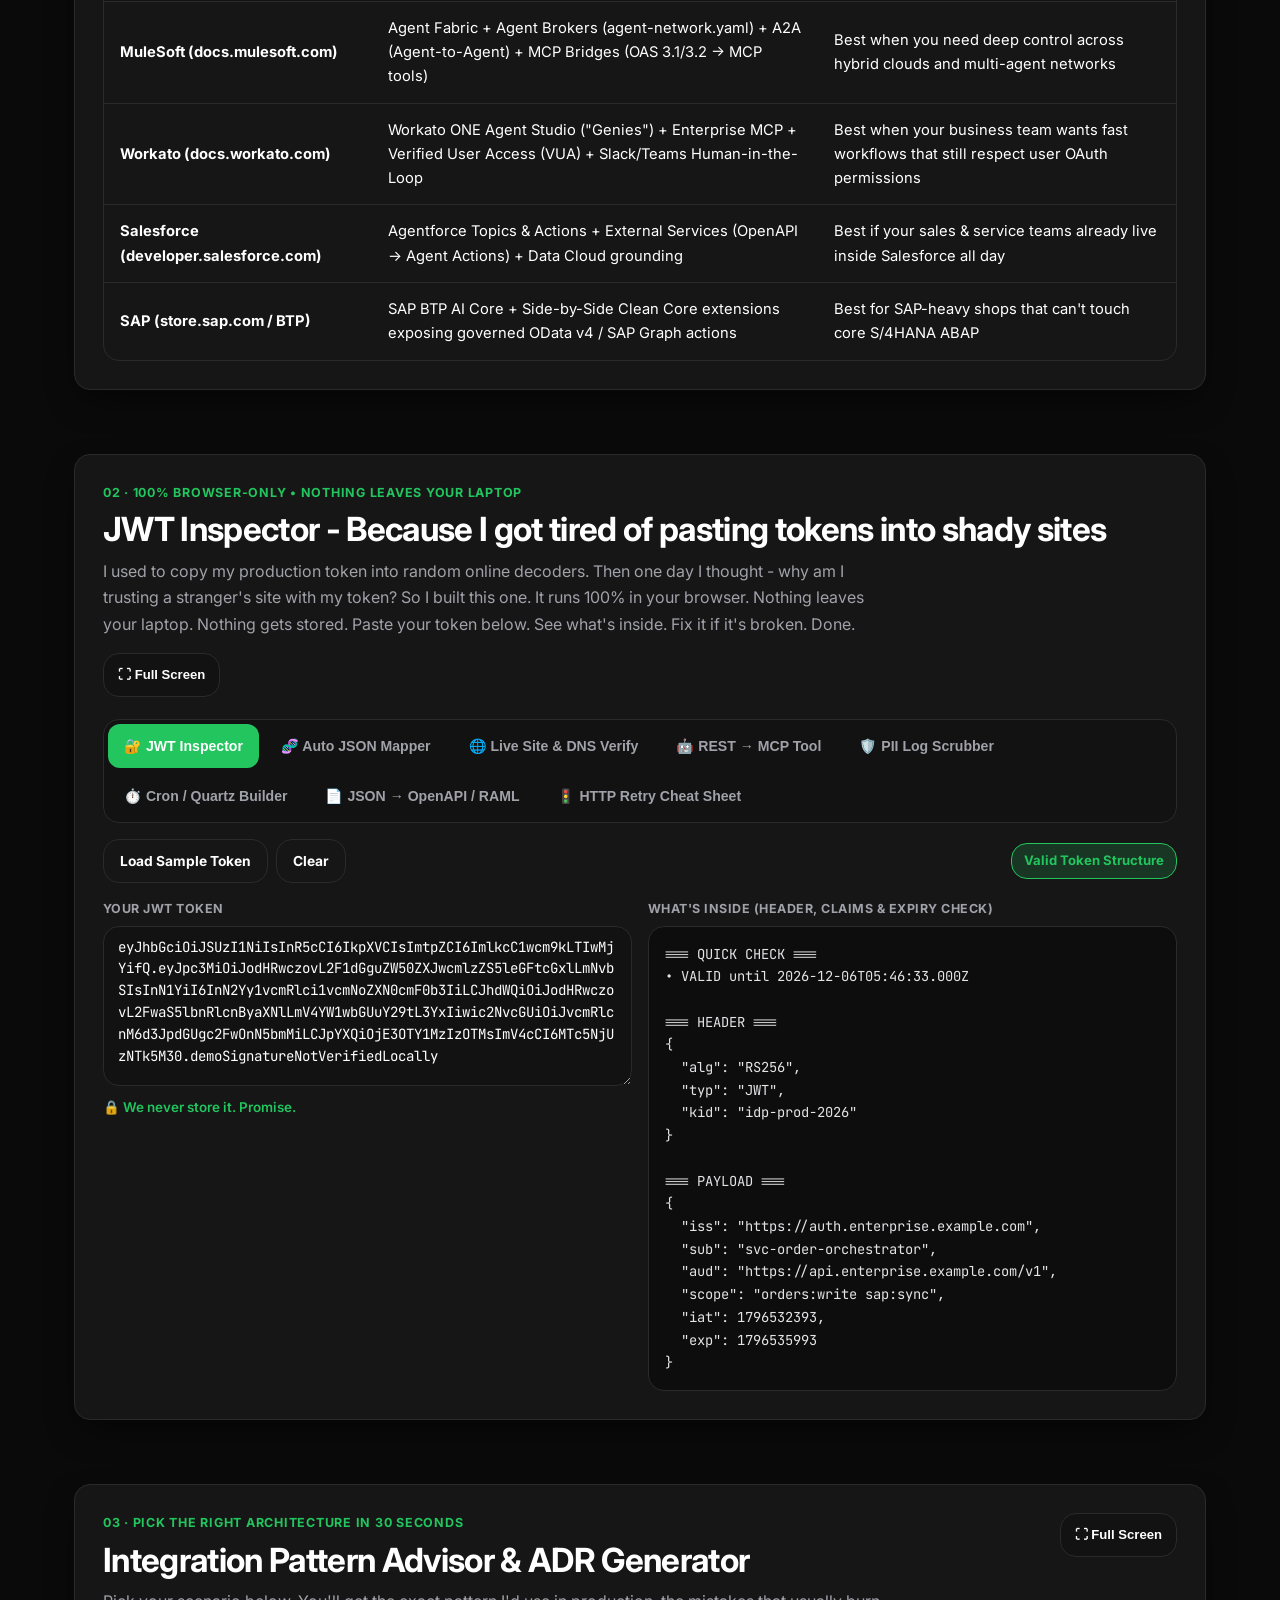
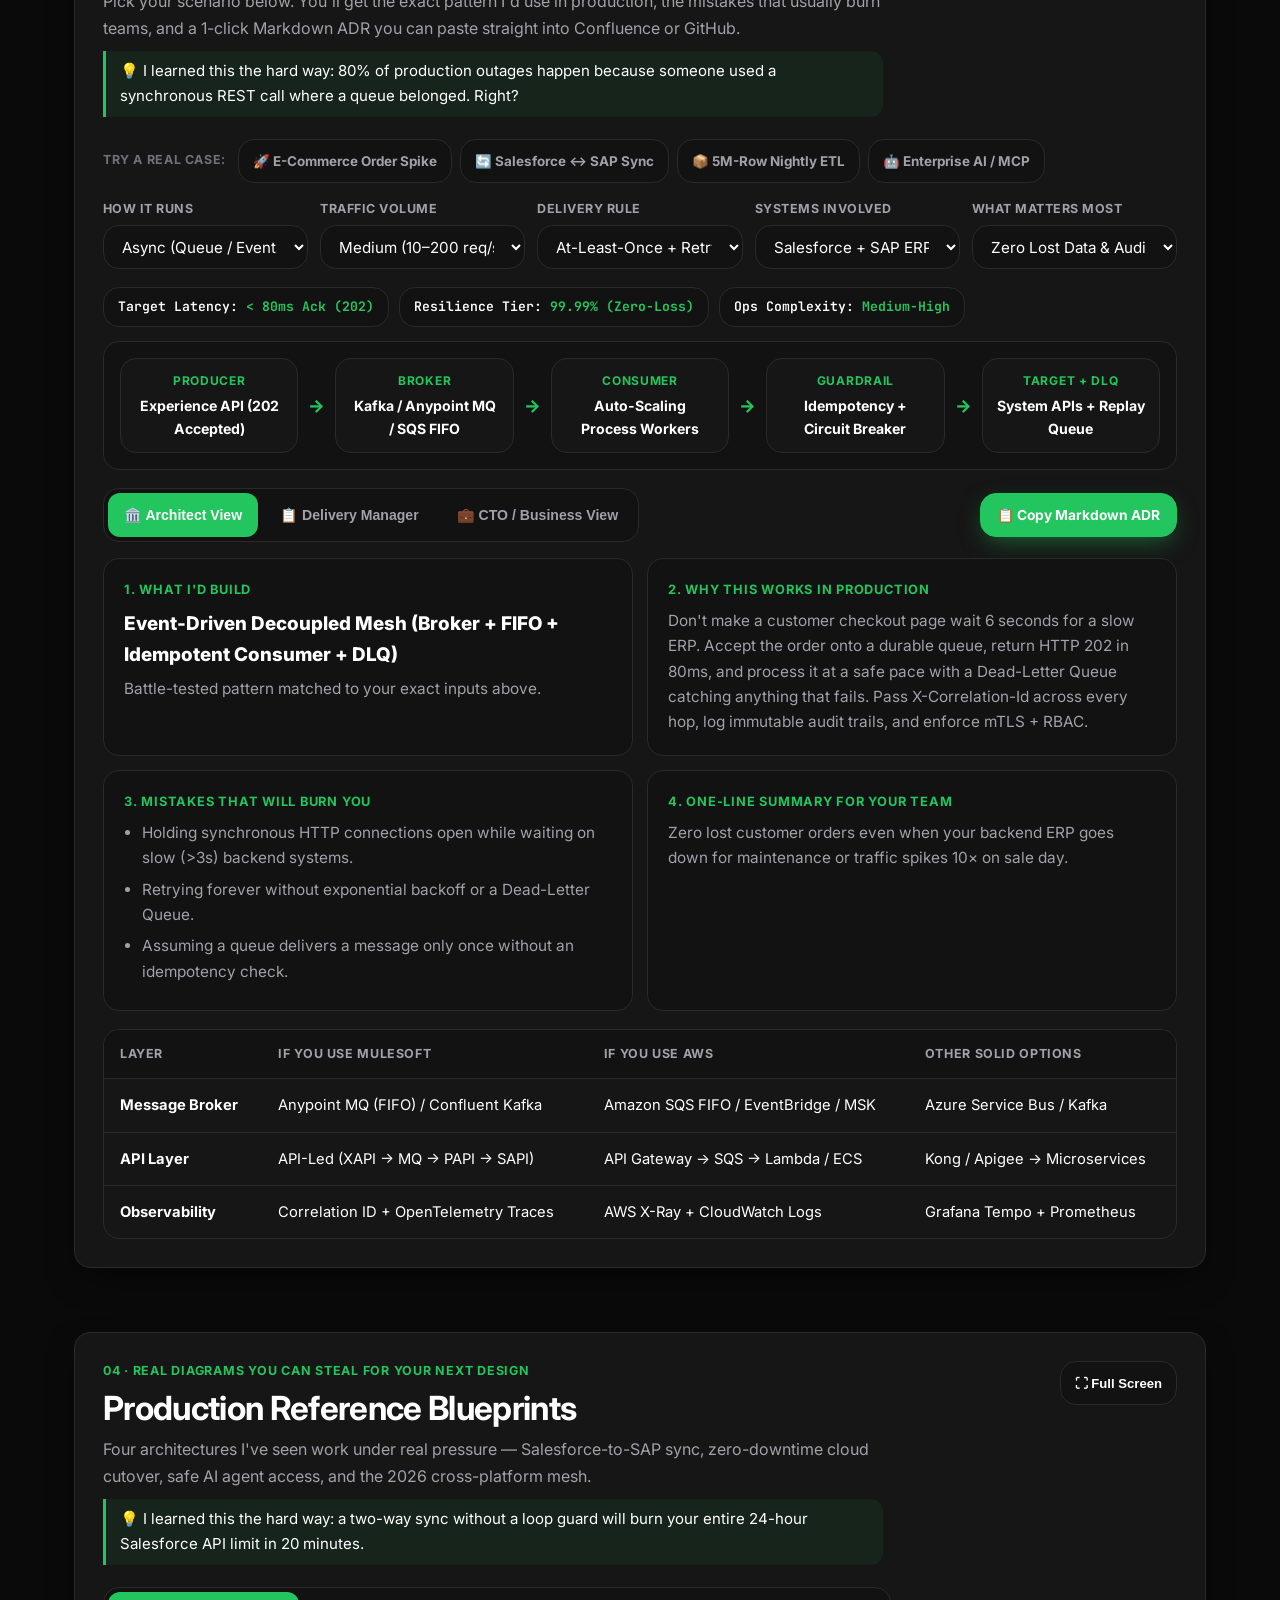
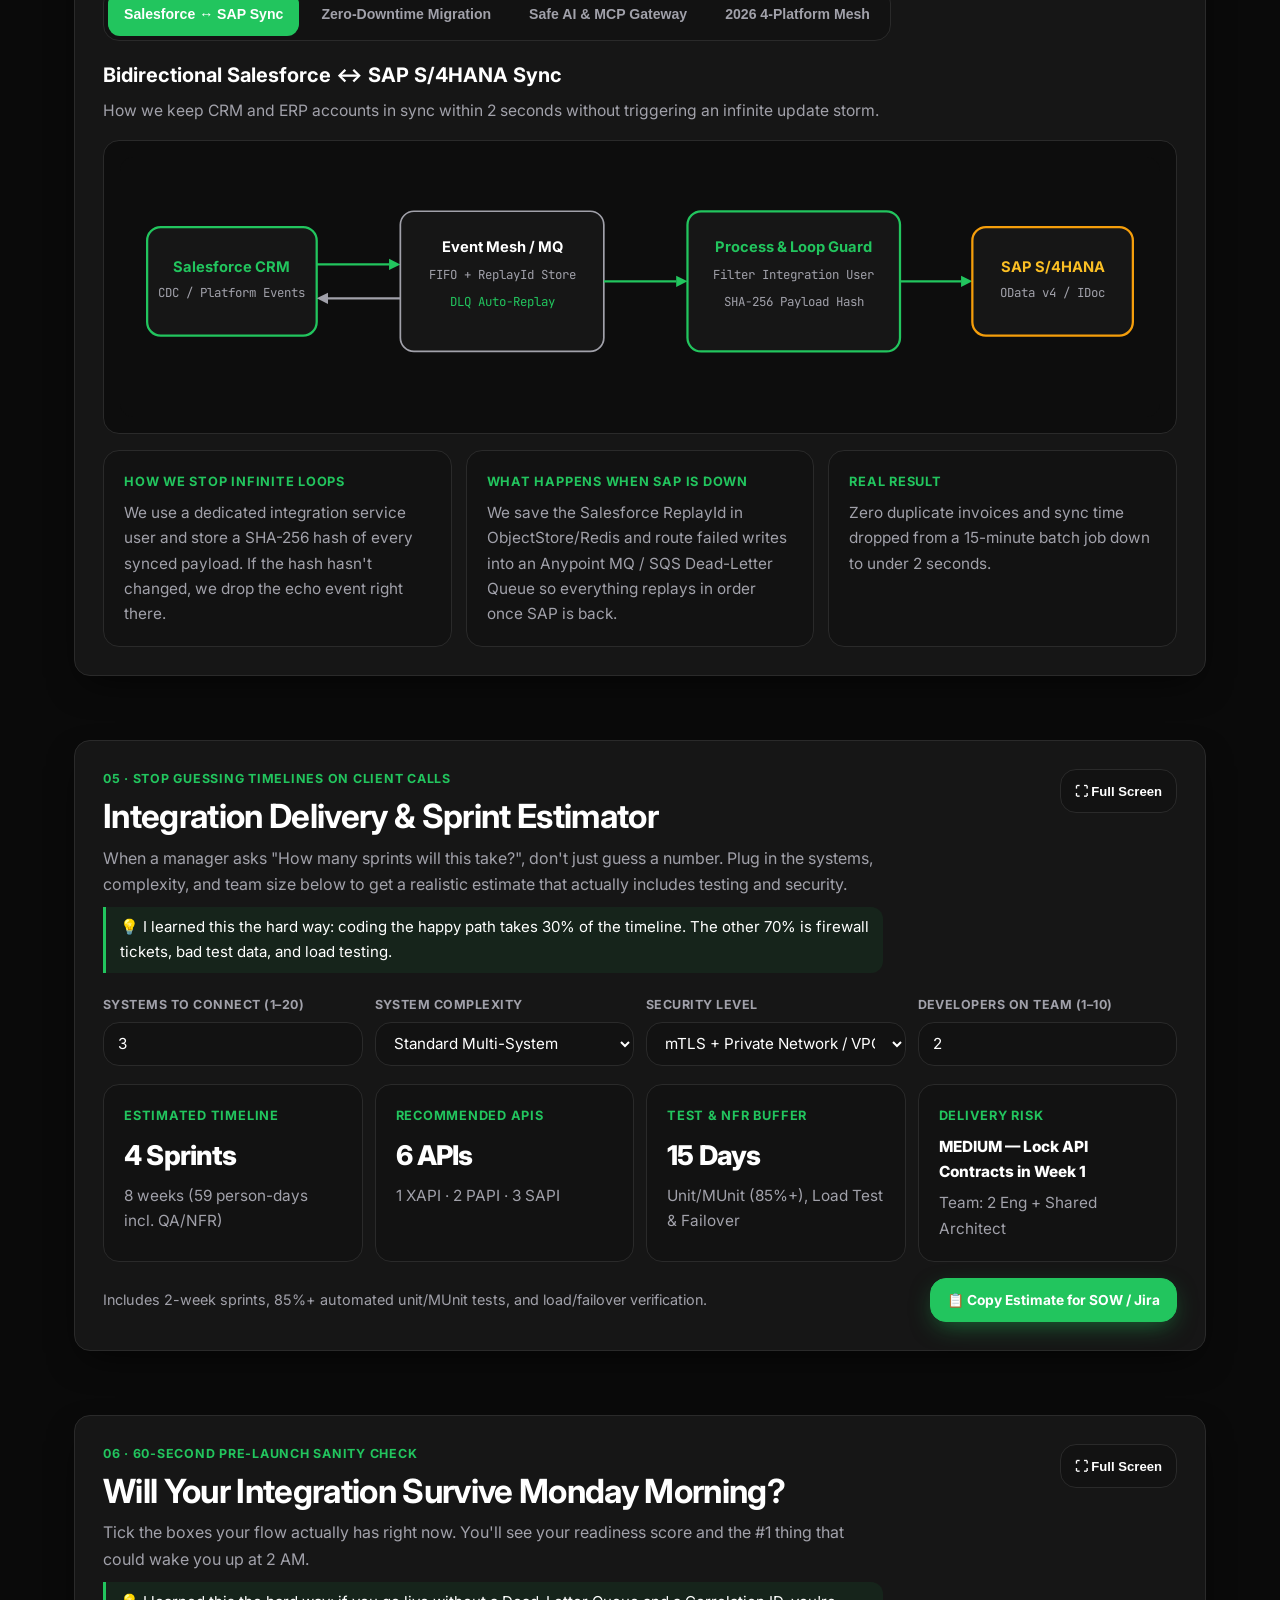
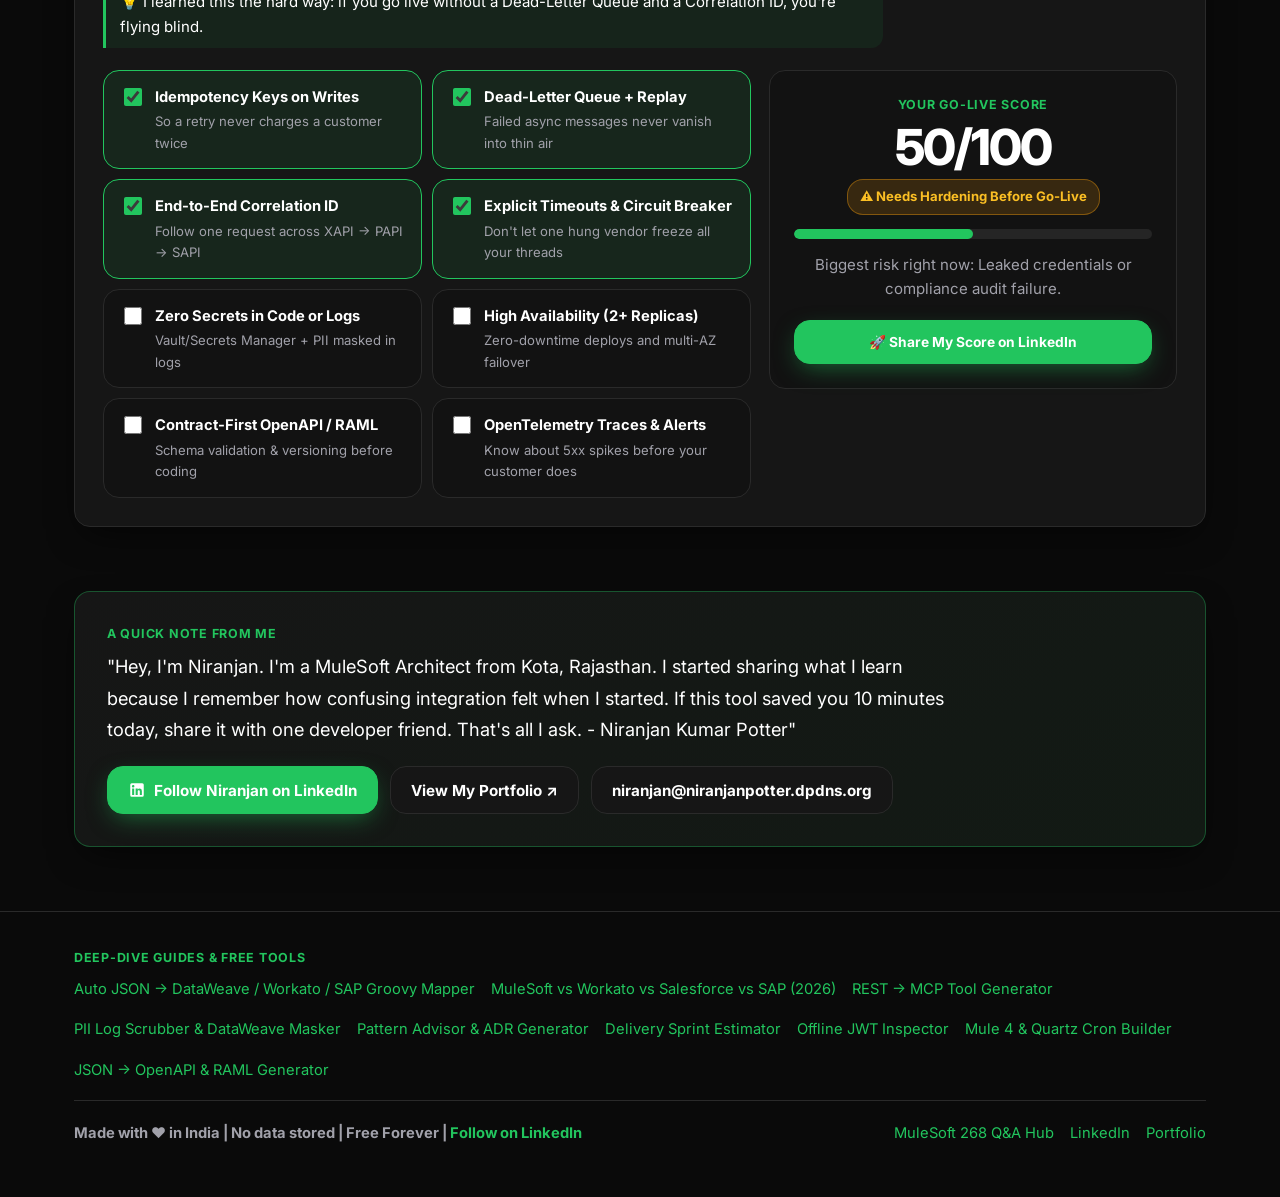
==== commit ac862cd3: "feat: add comprehensive MuleGuard product showcase, documentation & tutorials (v1.0.3)" ====
--- a/index.html
+++ b/index.html
@@ -78,6 +78,7 @@
         <a class="nav-link" href="#blueprints">Blueprints</a>
         <a class="nav-link" href="#delivery-estimator">Estimator</a>
         <a class="nav-link" href="#readiness-audit">Checklist</a>
+        <a class="nav-link" href="muleguard.html" style="color:#38bdf8; font-weight:700;">🛡️ MuleGuard</a>
       </nav>
 
       <div class="header-ctas">
@@ -165,12 +166,16 @@
             <span class="dots-tool-title">✅ 13. 60-Second Readiness Scorecard</span>
             <span class="dots-tool-sub">8-point pre-launch production resilience &amp; outage risk audit</span>
           </button>
+          <a class="dots-tool-item" href="muleguard.html" style="border: 1px solid rgba(56, 189, 248, 0.4); background: rgba(56, 189, 248, 0.06);">
+            <span class="dots-tool-title">🛡️ 14. MuleGuard: VS Code &amp; Maven Suite ↗</span>
+            <span class="dots-tool-sub">Enterprise code review, security scanner, DataWeave advisor &amp; CI/CD quality gate</span>
+          </a>
           <a class="dots-tool-item" href="https://niranjanpotter.github.io/" target="_blank" rel="noopener noreferrer">
-            <span class="dots-tool-title">📘 14. MuleSoft 268 Q&amp;A Interview Hub ↗</span>
+            <span class="dots-tool-title">📘 15. MuleSoft 268 Q&amp;A Interview Hub ↗</span>
             <span class="dots-tool-sub">Interactive Mule 4, DataWeave 2.0 &amp; CloudHub 2.0 scenario simulator</span>
           </a>
           <a class="dots-tool-item" href="https://niranjanprofile.vercel.app/" target="_blank" rel="noopener noreferrer">
-            <span class="dots-tool-title">🌐 15. Niranjan's Architect Portfolio ↗</span>
+            <span class="dots-tool-title">🌐 16. Niranjan's Architect Portfolio ↗</span>
             <span class="dots-tool-sub">Certifications, enterprise integration case studies &amp; contact</span>
           </a>
         </div>
@@ -180,10 +185,11 @@
     <!-- Mobile & Tablet Navigation Drawer -->
     <nav class="mobile-nav-drawer" id="mobile-nav-drawer" aria-label="Mobile Navigation">
       <div class="mobile-cta-stack">
-        <button type="button" class="cta-sticky-primary" style="width:100%;" onclick="jumpToJwtTool()">Decode My Token - Free</button>
-        <button type="button" class="cta-sticky-secondary" style="width:100%;" onclick="jumpToRadarTool()">Try Integration Radar - Free</button>
+        <a class="cta-sticky-primary" style="width:100%; text-align:center; display:block;" href="muleguard.html">🛡️ MuleGuard Extension &amp; Maven</a>
+        <button type="button" class="cta-sticky-secondary" style="width:100%;" onclick="jumpToJwtTool()">Decode My Token - Free</button>
       </div>
       <div class="mobile-nav-list">
+        <a href="muleguard.html" style="color:#38bdf8; font-weight:700;">🛡️ MuleGuard (VS Code &amp; Maven)</a>
         <a href="#platform-radar" onclick="toggleMobileNav(false)">🛰️ Cross-Platform Radar</a>
         <a href="#dev-utilities" onclick="toggleMobileNav(false)">🔐 JWT &amp; Dev Tools</a>
         <a href="#pattern-advisor" onclick="toggleMobileNav(false)">⚡ Pattern Advisor</a>
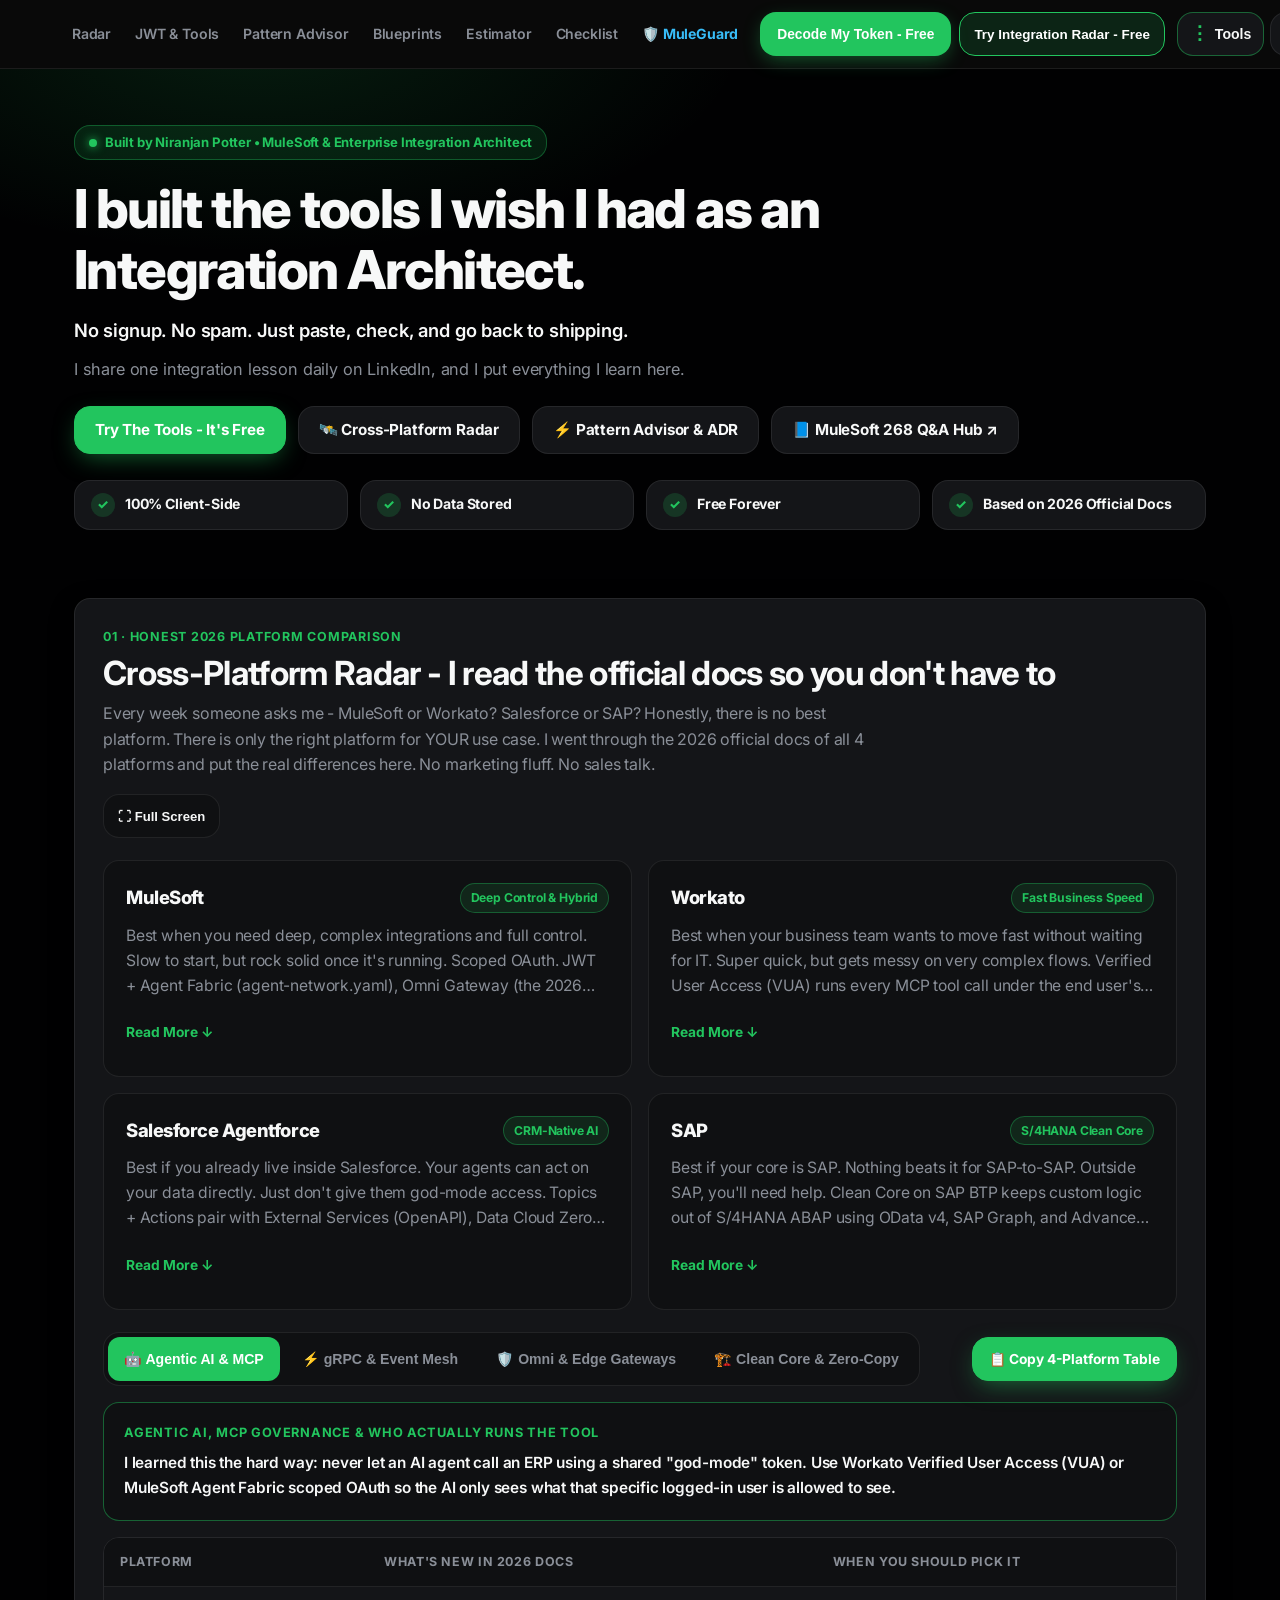
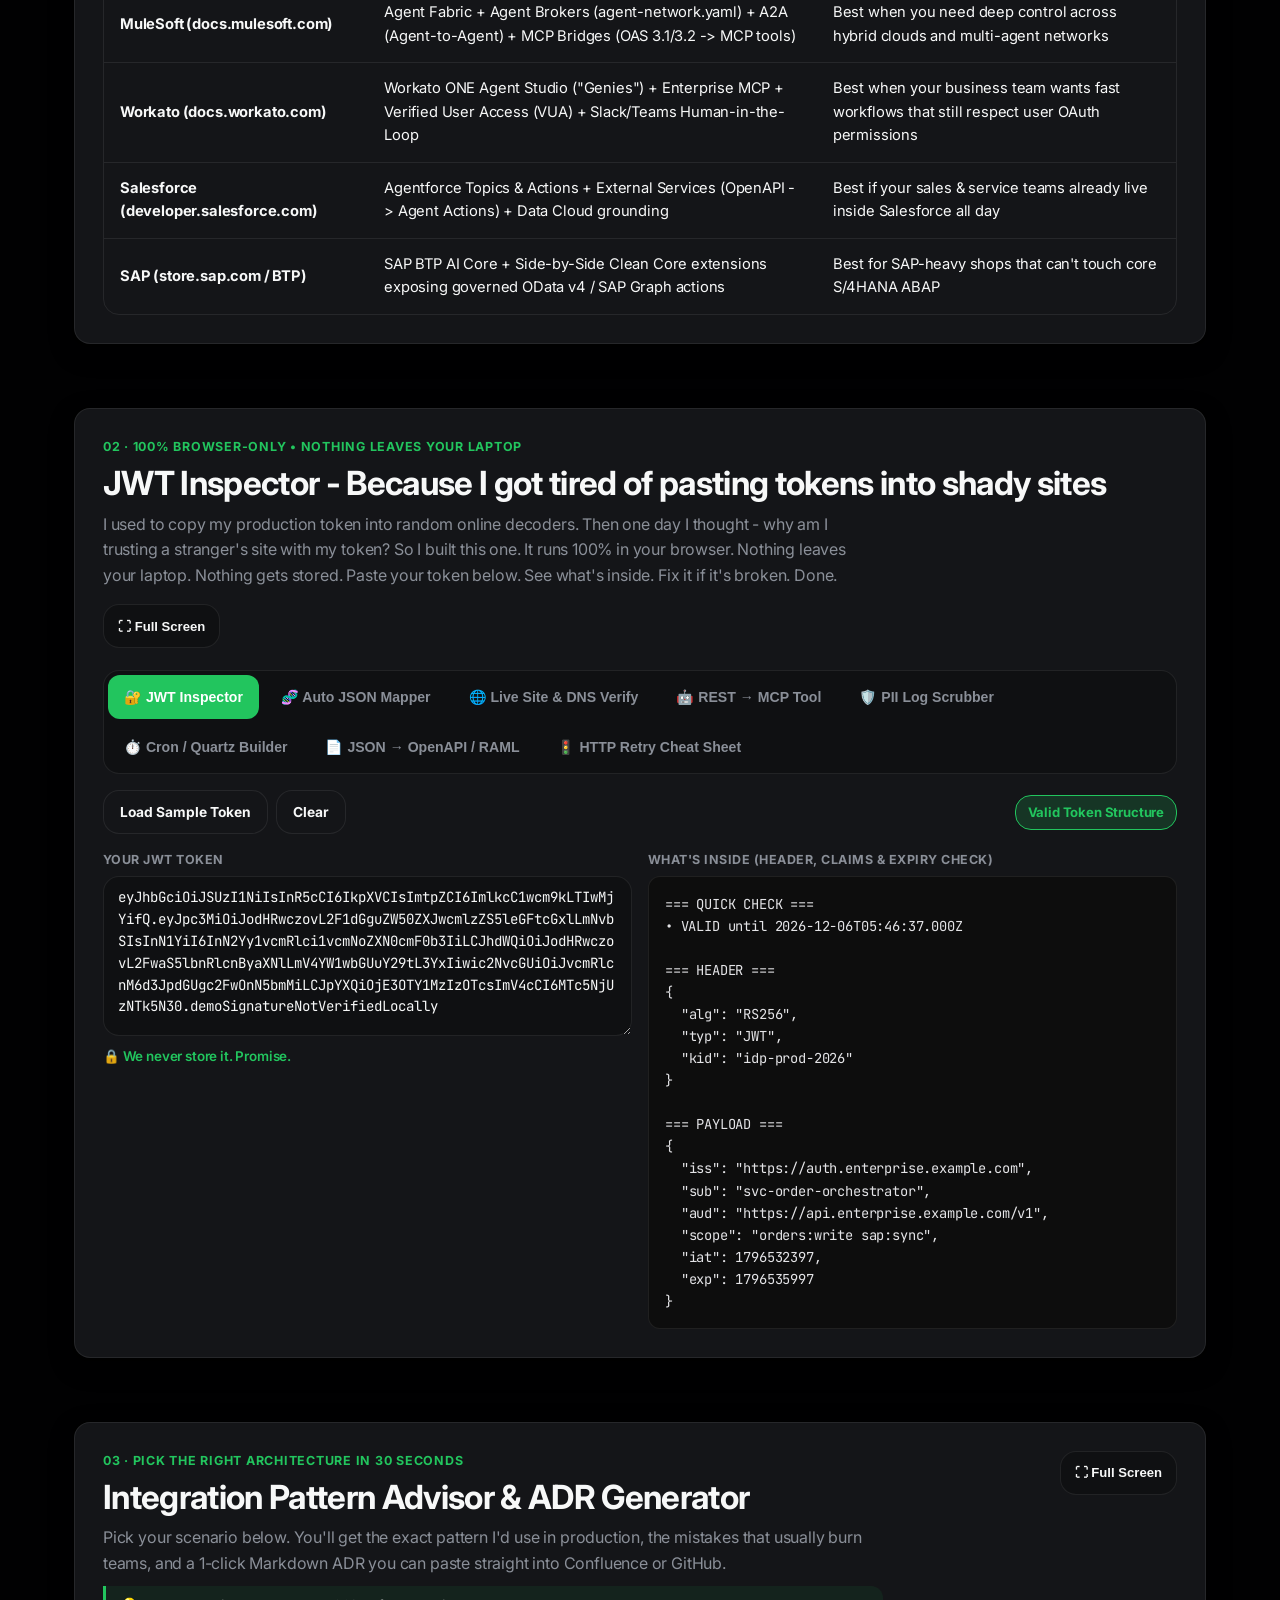
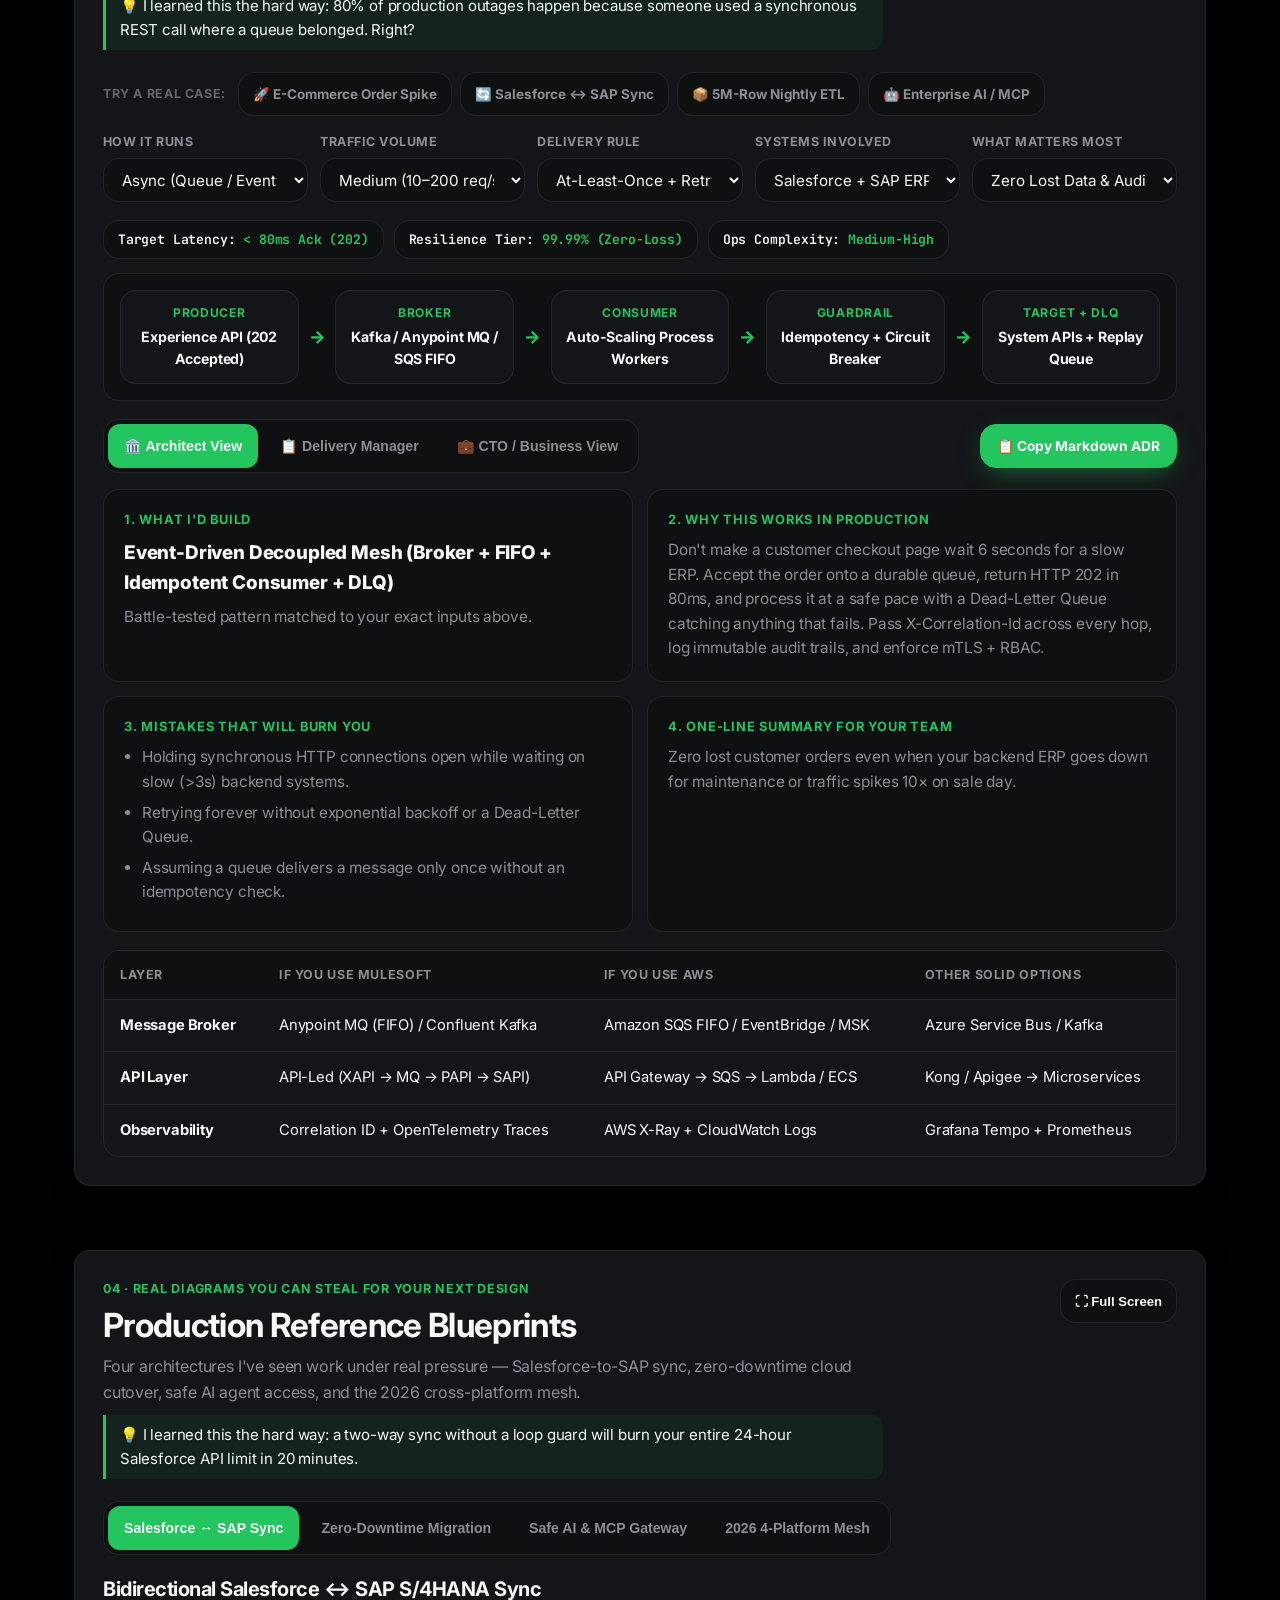
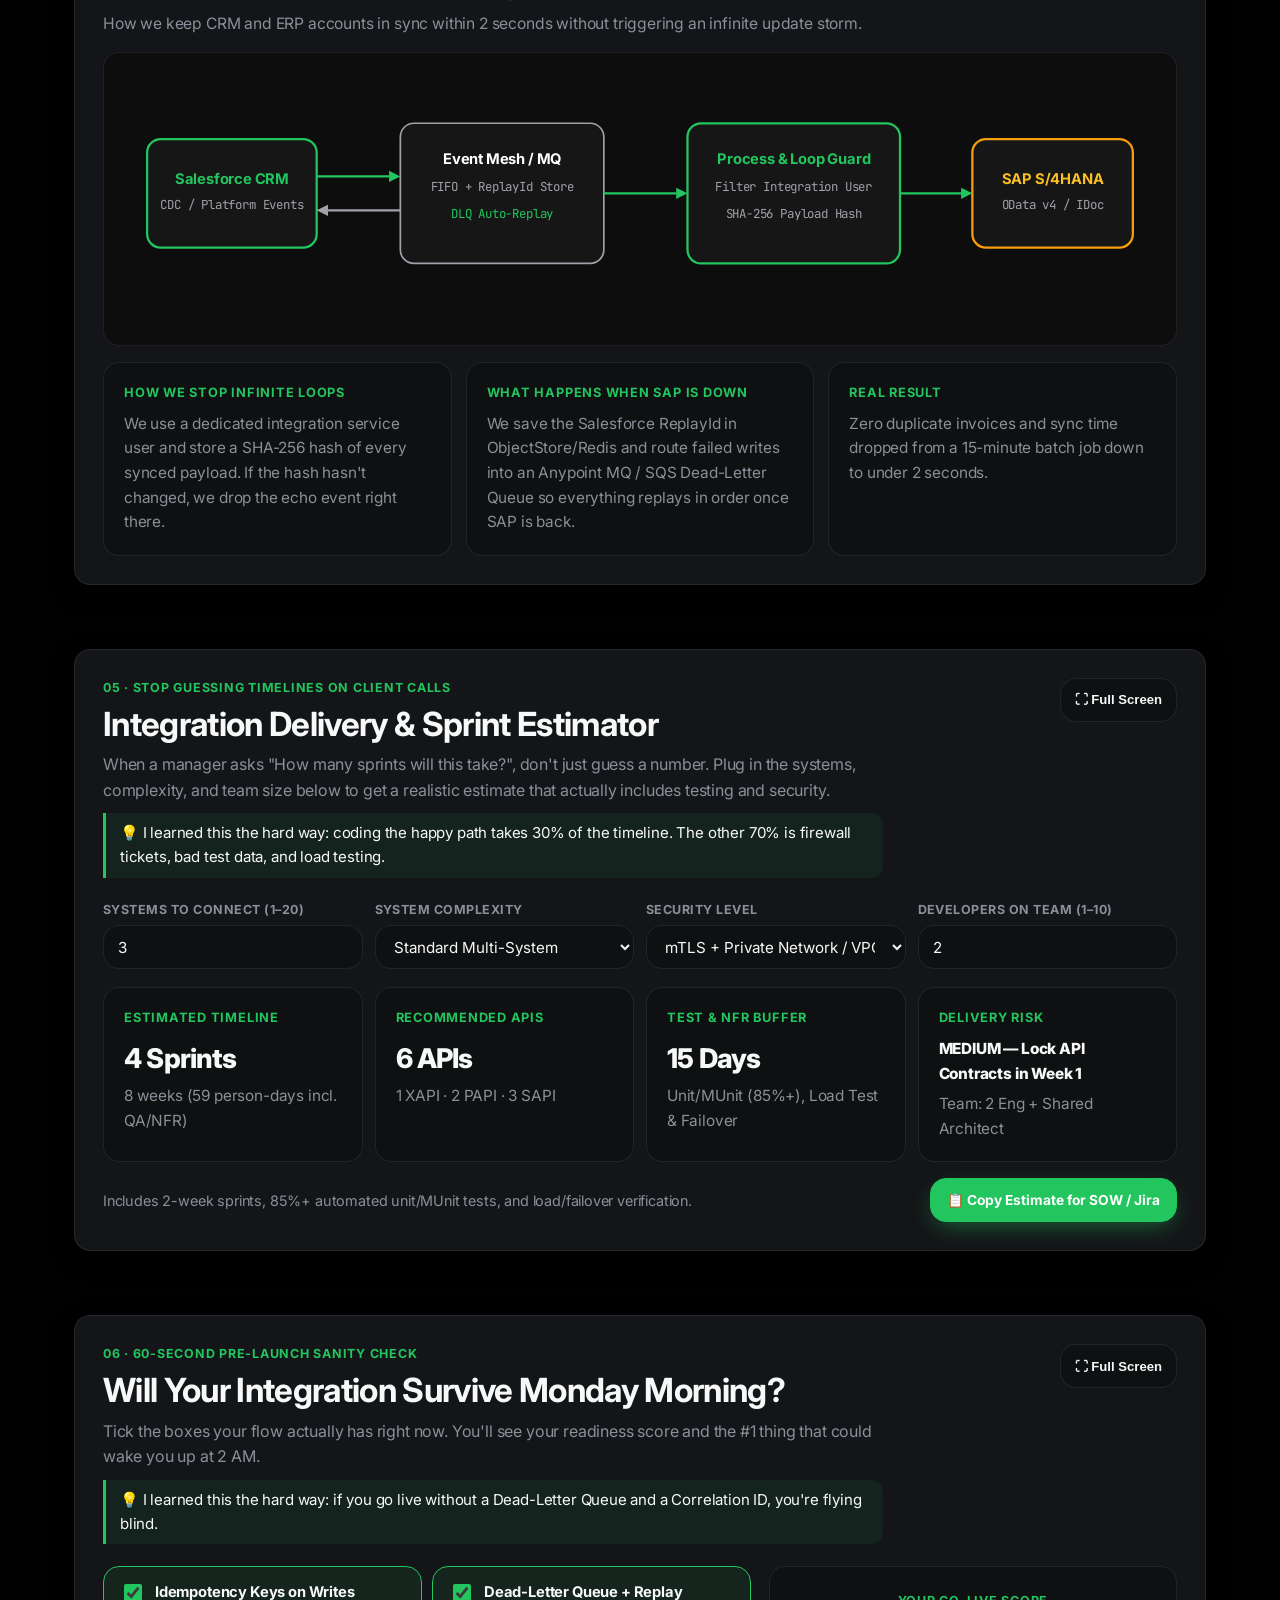
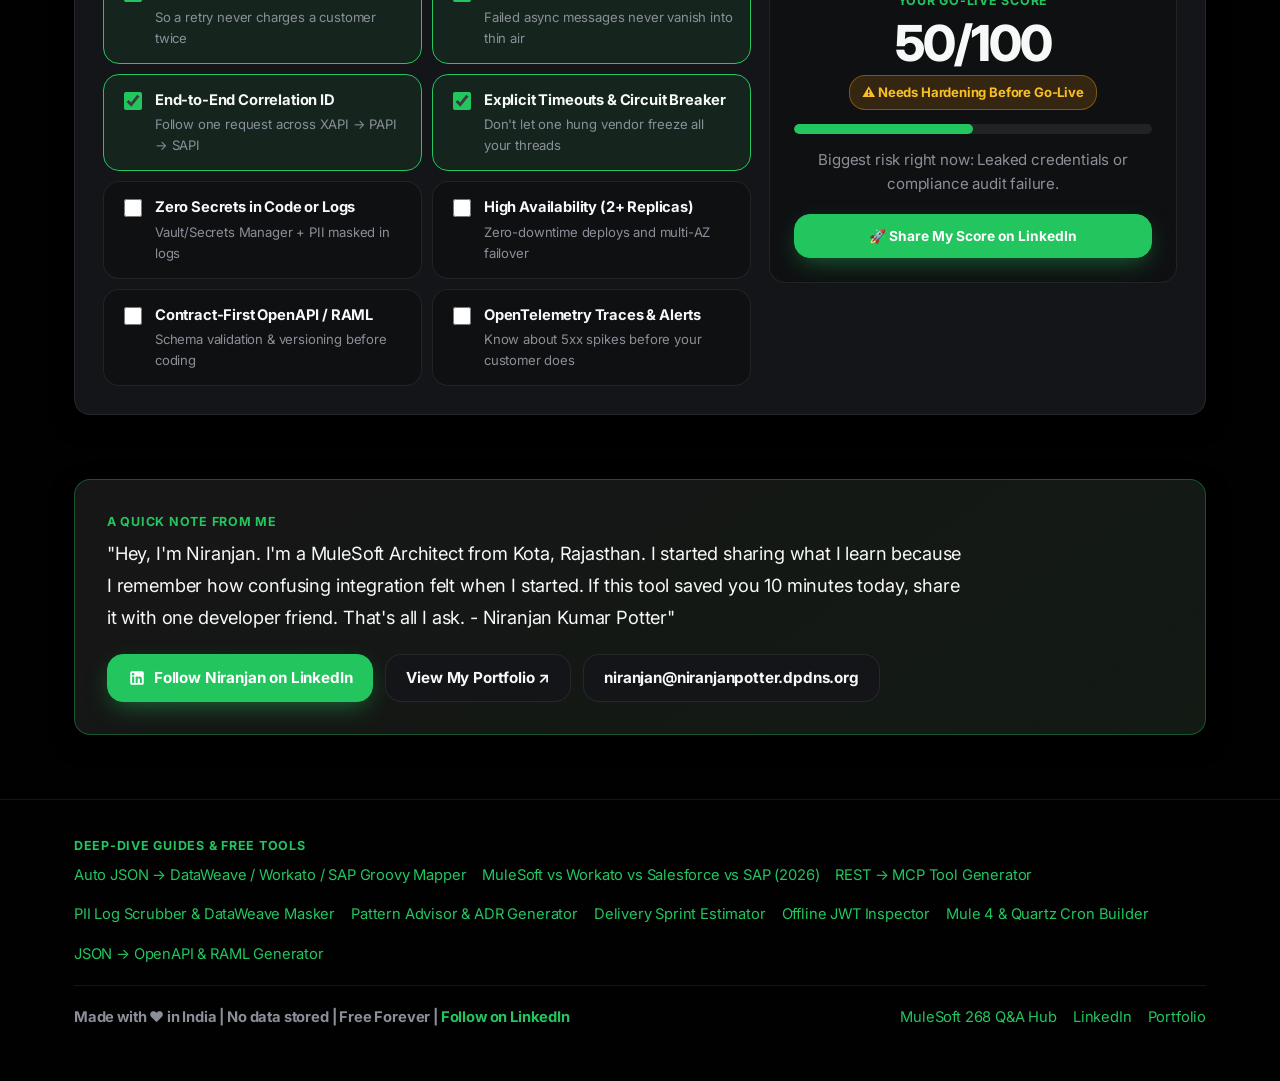
==== commit 1a9daf3c: "feat(design): apply Linear design system tokens, verified titles & cachebusters" ====
--- a/index.html
+++ b/index.html
@@ -19,7 +19,7 @@
   <link rel="preconnect" href="https://fonts.googleapis.com">
   <link rel="preconnect" href="https://fonts.gstatic.com" crossorigin>
   <link href="https://fonts.googleapis.com/css2?family=Inter:wght@400;500;600;700;800&family=JetBrains+Mono:wght@400;600;700&display=swap" rel="stylesheet">
-  <link rel="stylesheet" href="assets/styles.css?v=7">
+  <link rel="stylesheet" href="assets/styles.css?v=8">
   <script src="assets/app.js?v=7" defer></script>
   <script type="application/ld+json">
   {
--- a/assets/styles.css
+++ b/assets/styles.css
@@ -1,41 +1,45 @@
-/* Enterprise Integration Hub — Warm Human-First Dark Design (#0A0A0A / #161616 / #2A2A2A / #22c55e / Inter) */
+/* Enterprise Integration Hub — High-Craft Architecture Workbench (Linear-Inspired Design System) */
 :root {
-  --bg: #0A0A0A;
-  --bg-elev: #121212;
-  --bg-card: #161616;
-  --bg-subtle: rgba(255, 255, 255, 0.04);
-  --border: #2A2A2A;
+  --bg: #010102;
+  --bg-elev: #0f1012;
+  --bg-card: #141518;
+  --bg-subtle: rgba(255, 255, 255, 0.03);
+  --border: rgba(255, 255, 255, 0.08);
   --border-strong: #22c55e;
-  --text: #FFFFFF;
-  --text-muted: #A1A1AA;
-  --text-dim: #71717A;
+  --border-hover: rgba(255, 255, 255, 0.16);
+  --text: #f7f8f8;
+  --text-muted: #8a8f98;
+  --text-dim: #62666d;
   --accent: #22c55e;
   --accent-hover: #16a34a;
   --accent-soft: rgba(34, 197, 94, 0.12);
   --warn: #f59e0b;
   --err: #ef4444;
-  --shadow: 0 14px 36px -12px rgba(0, 0, 0, 0.75);
-  --shadow-hover: 0 20px 44px -12px rgba(34, 197, 94, 0.18);
-  --radius: 16px;
+  --shadow: 0 1px 2px rgba(0, 0, 0, 0.5), 0 8px 24px rgba(0, 0, 0, 0.4);
+  --shadow-hover: 0 4px 12px rgba(0, 0, 0, 0.6), 0 16px 36px rgba(0, 0, 0, 0.5);
+  --radius: 12px;
+  --radius-sm: 8px;
+  --radius-full: 9999px;
   --font-sans: 'Inter', -apple-system, BlinkMacSystemFont, 'Segoe UI', Roboto, sans-serif;
   --font-mono: 'JetBrains Mono', ui-monospace, SFMono-Regular, Menlo, Consolas, monospace;
 }
 
 [data-theme="light"] {
-  --bg: #FAFAFA;
-  --bg-elev: #F4F4F5;
+  --bg: #F9FAFB;
+  --bg-elev: #F3F4F6;
   --bg-card: #FFFFFF;
-  --bg-subtle: rgba(0, 0, 0, 0.04);
-  --border: #E4E4E7;
+  --bg-subtle: rgba(0, 0, 0, 0.03);
+  --border: rgba(0, 0, 0, 0.08);
   --border-strong: #16a34a;
+  --border-hover: rgba(0, 0, 0, 0.15);
   --text: #09090B;
-  --text-muted: #52525B;
-  --text-dim: #71717A;
+  --text-muted: #64748B;
+  --text-dim: #94A3B8;
   --accent: #16a34a;
   --accent-hover: #15803d;
   --accent-soft: rgba(22, 163, 74, 0.1);
-  --shadow: 0 12px 30px -10px rgba(0, 0, 0, 0.08);
-  --shadow-hover: 0 18px 36px -10px rgba(22, 163, 74, 0.16);
+  --shadow: 0 1px 3px rgba(0, 0, 0, 0.05), 0 8px 20px rgba(0, 0, 0, 0.04);
+  --shadow-hover: 0 4px 12px rgba(0, 0, 0, 0.08), 0 16px 32px rgba(0, 0, 0, 0.06);
 }
 
 *, *::before, *::after { box-sizing: border-box; }
@@ -43,13 +47,20 @@
 body {
   margin: 0;
   font-family: var(--font-sans);
-  font-size: 1rem;
+  font-size: 0.96rem;
+  letter-spacing: -0.011em;
   background-color: var(--bg);
   color: var(--text);
-  line-height: 1.65;
+  line-height: 1.6;
   -webkit-font-smoothing: antialiased;
   overflow-x: hidden;
   max-width: 100%;
+}
+
+h1, h2, h3, h4, h5, h6 {
+  letter-spacing: -0.024em;
+  font-weight: 700;
+  color: var(--text);
 }
 
 a { color: var(--accent); text-decoration: none; }
@@ -809,13 +820,22 @@
   background: #0D0D0D;
   color: #E4E4E7;
   border: 1px solid var(--border);
-  border-radius: 16px;
+  border-radius: var(--radius);
   padding: 16px;
   overflow-x: auto;
   white-space: pre-wrap;
   word-break: break-word;
   min-height: 160px;
   margin: 0;
+}
+[data-theme="light"] .code-out {
+  background: #0F172A;
+  color: #F8FAFC;
+  border-color: rgba(0, 0, 0, 0.12);
+}
+[data-theme="light"] .bp-diagram-box {
+  background: #0F172A;
+  border-color: rgba(0, 0, 0, 0.12);
 }
 .status-chip { display: inline-flex; align-items: center; gap: 6px; padding: 6px 12px; border-radius: 16px; font-size: 0.82rem; font-weight: 700; }
 .status-ok { background: rgba(34, 197, 94, 0.18); color: #22c55e; border: 1px solid #22c55e; }
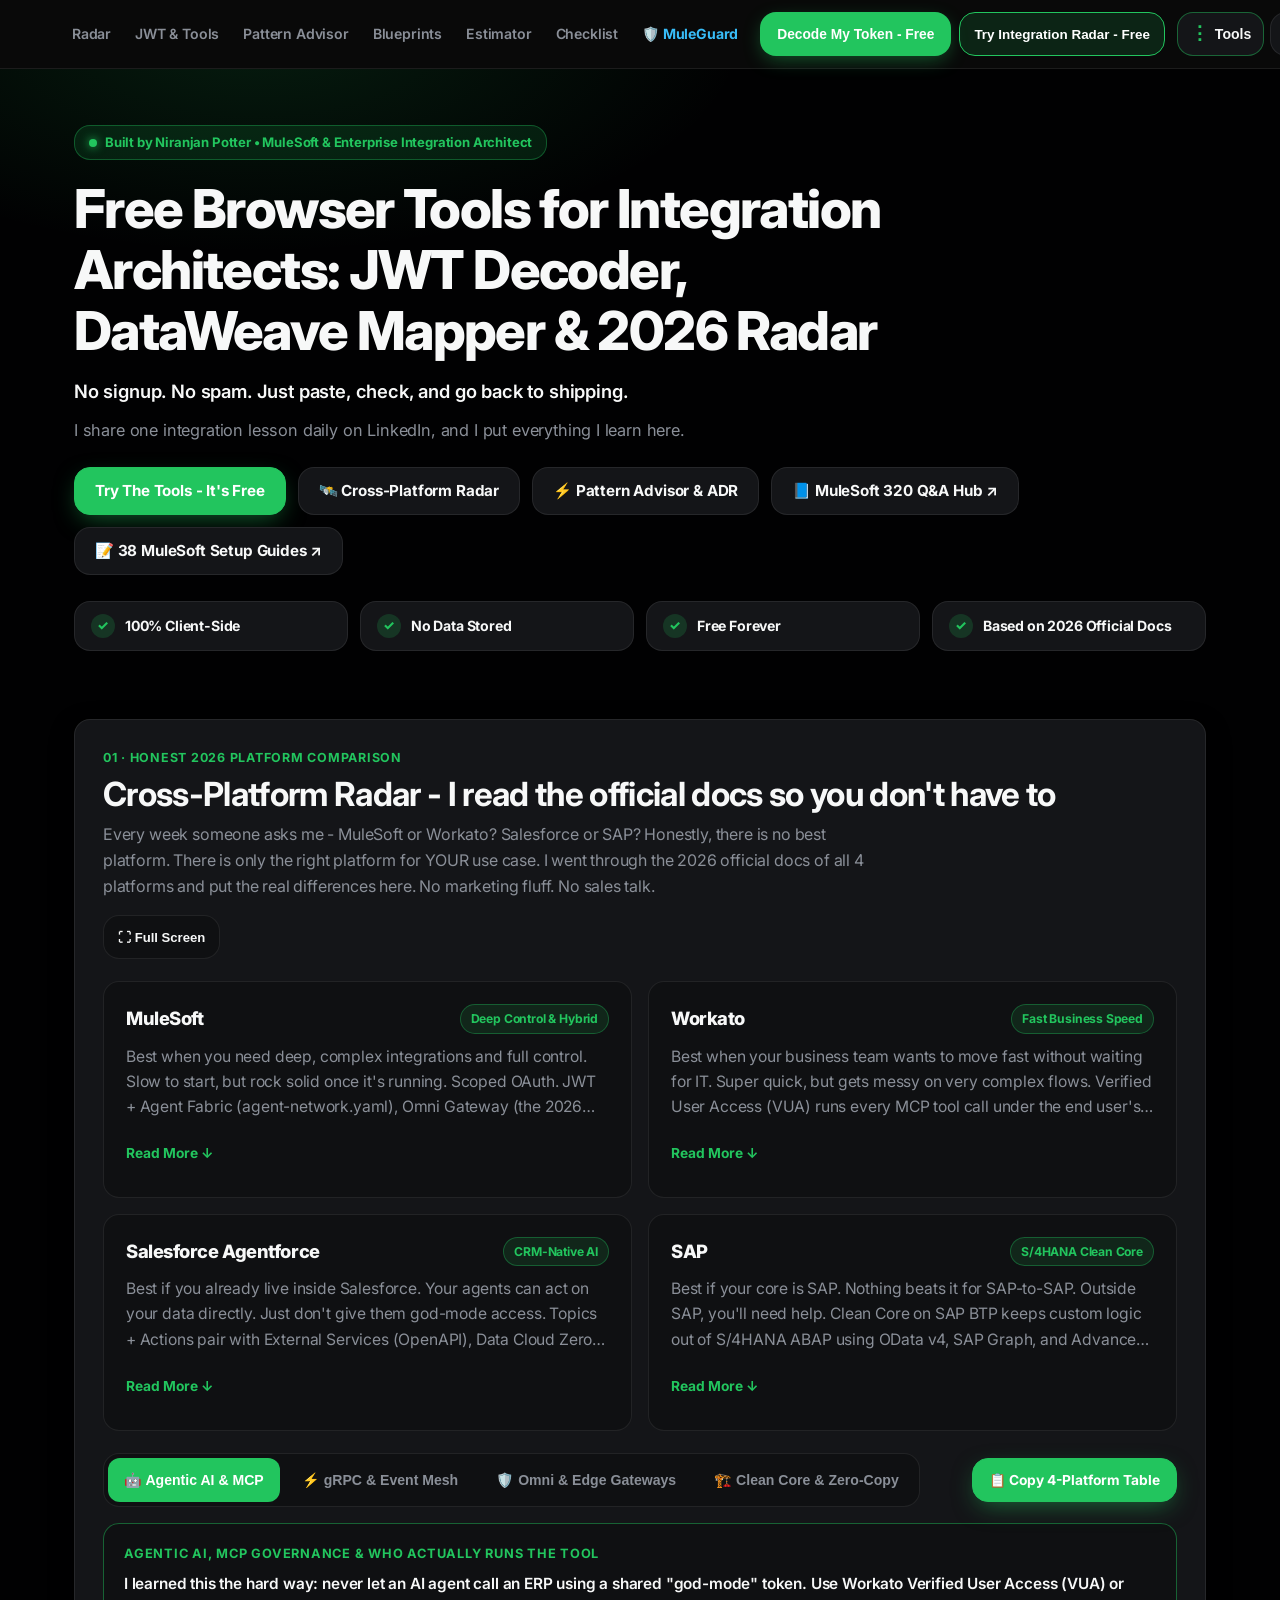
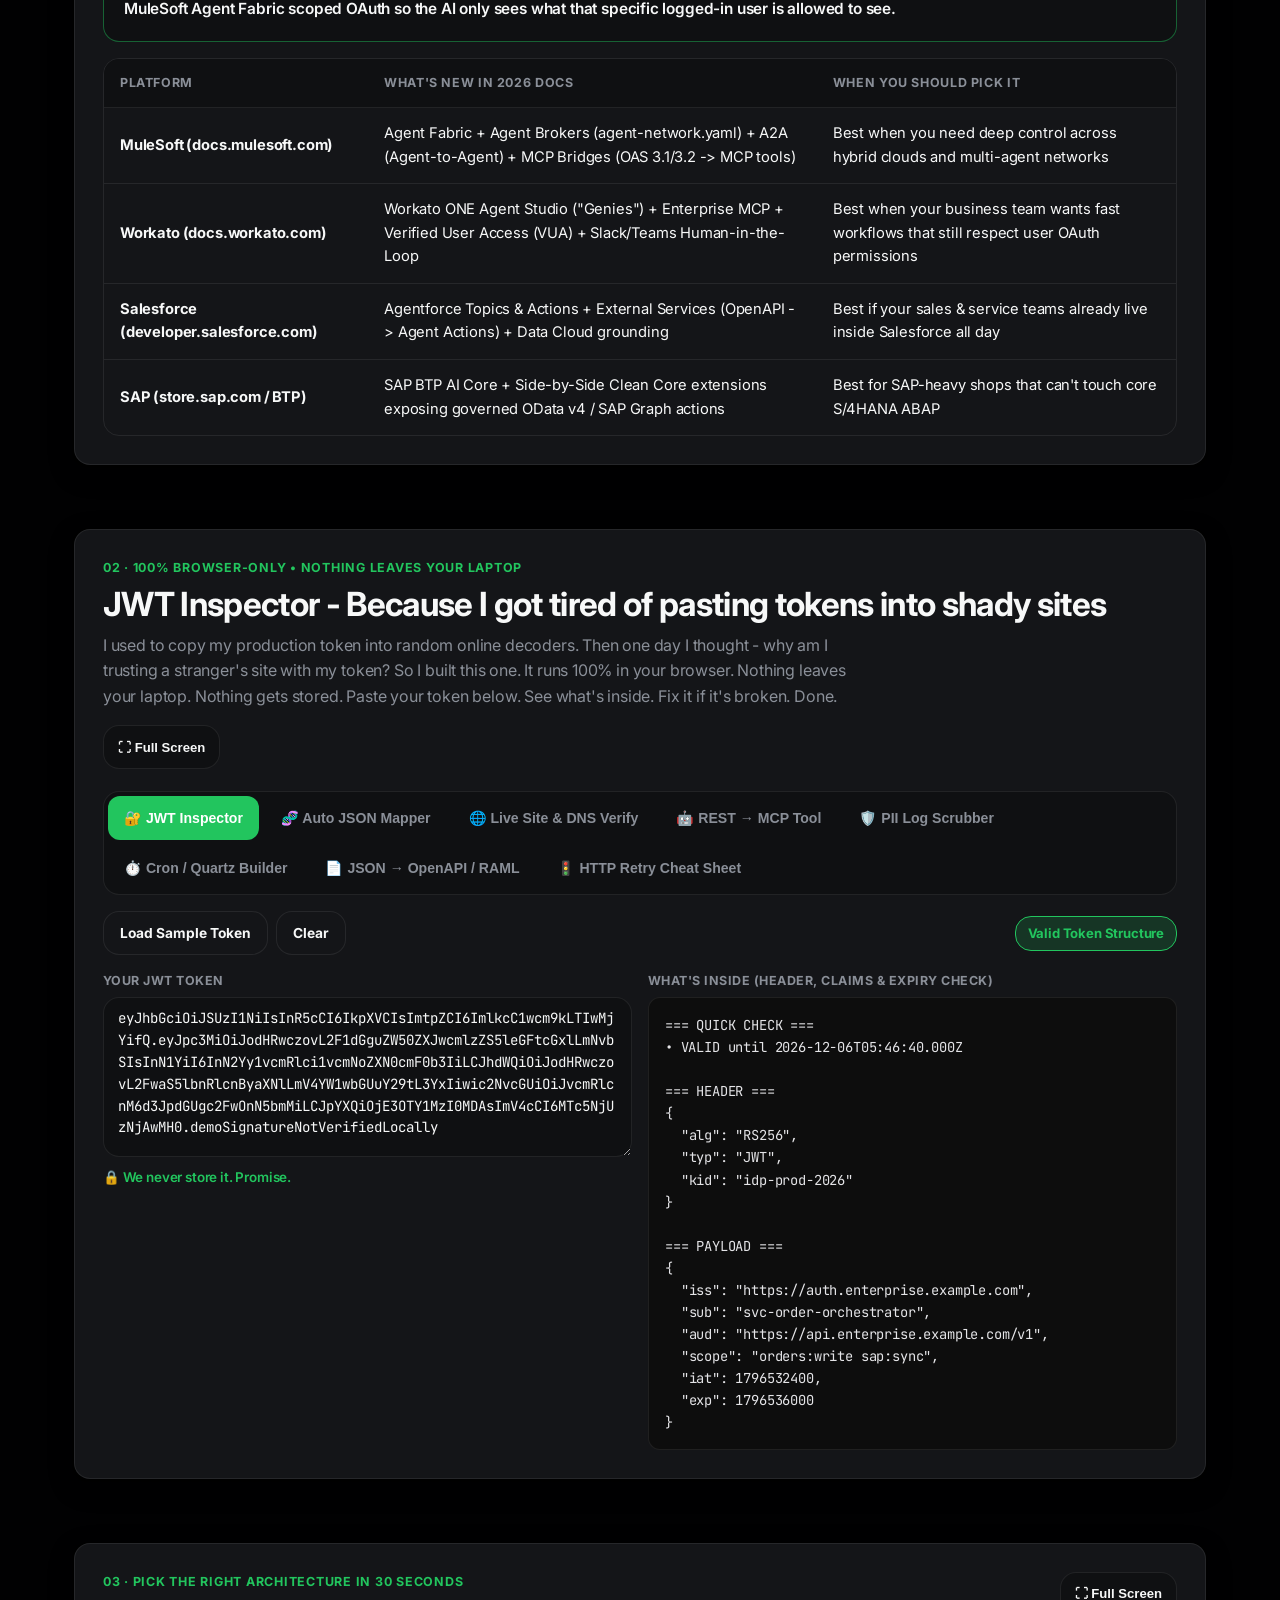
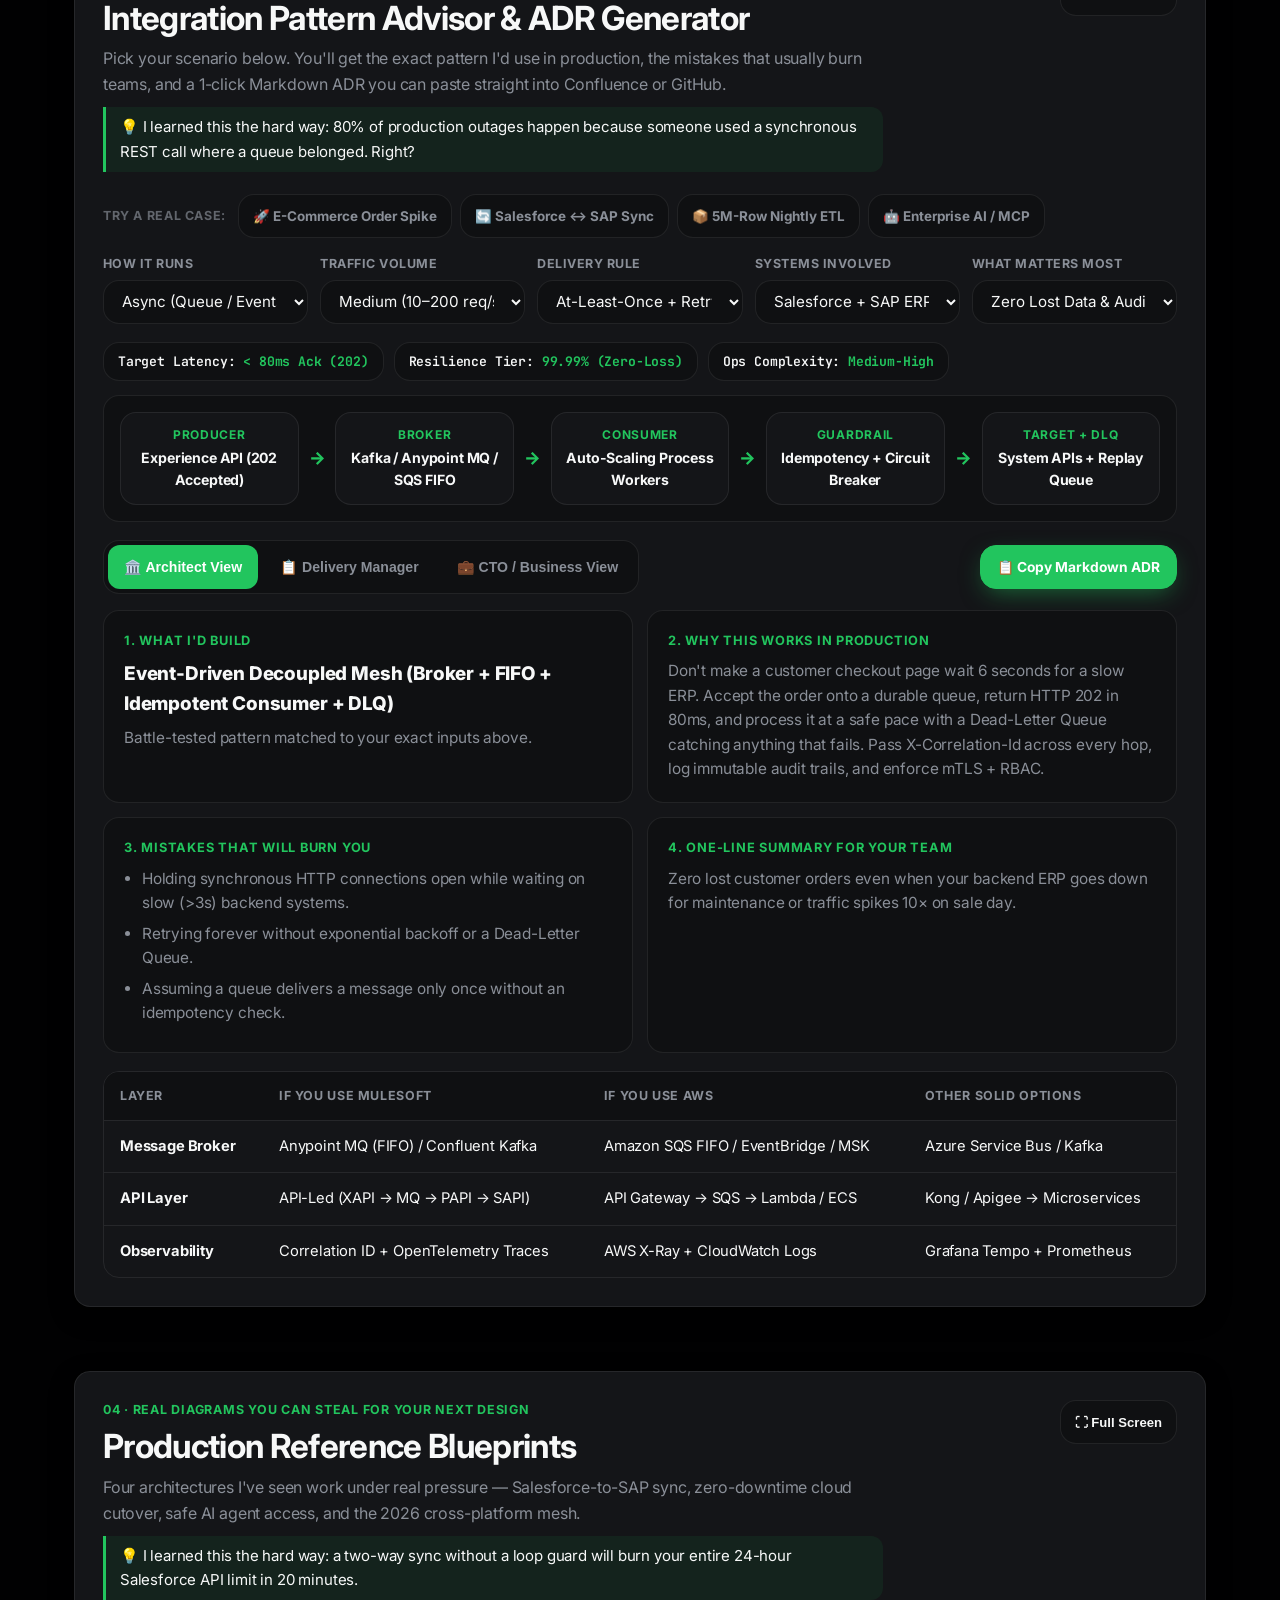
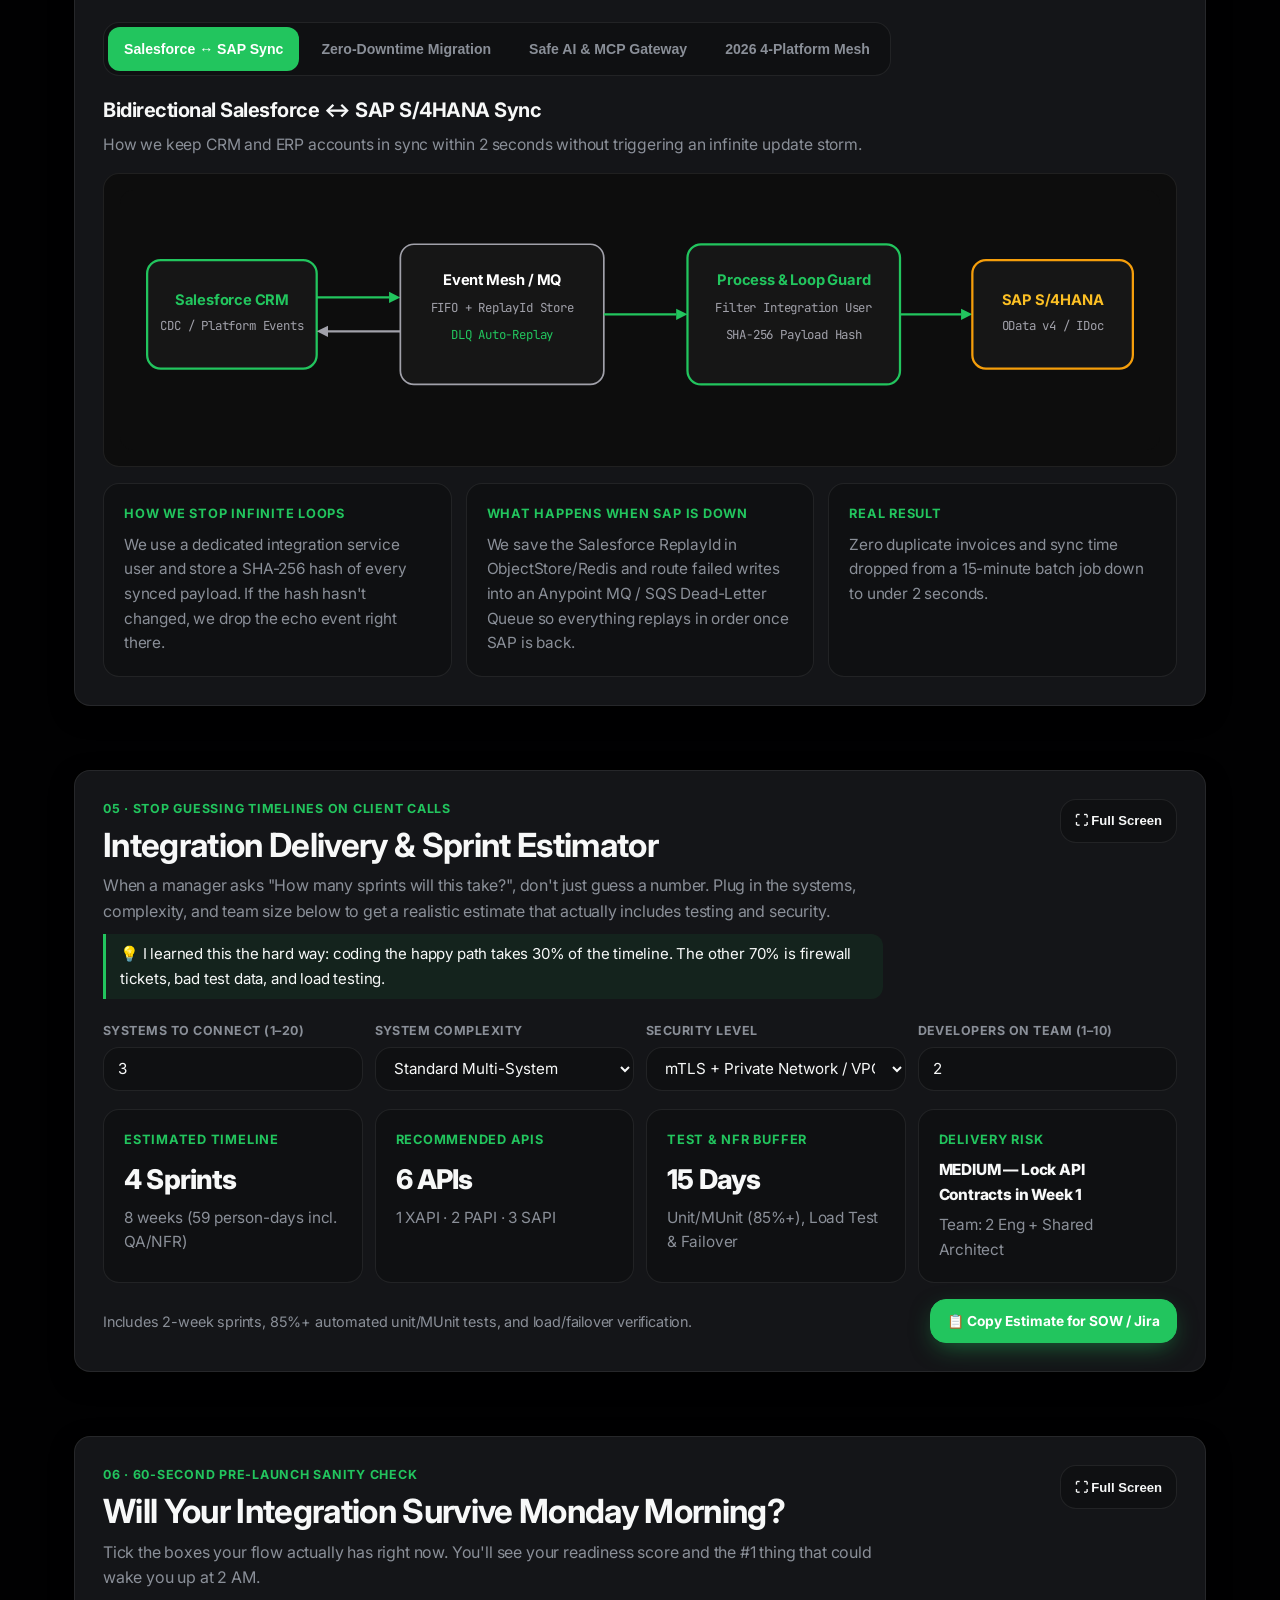
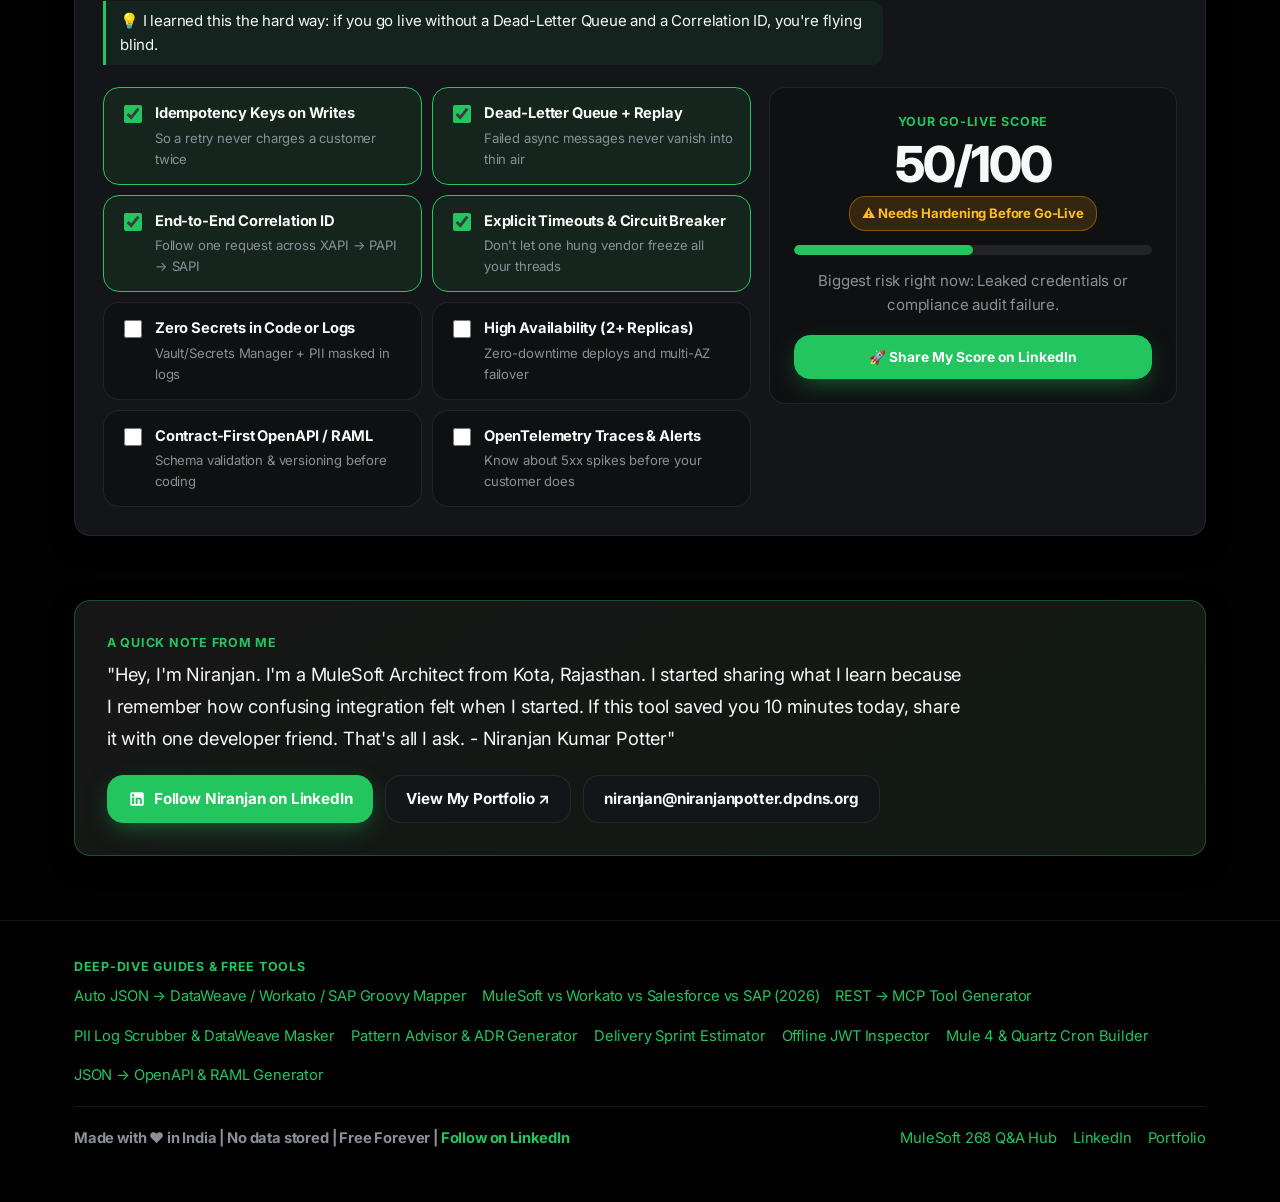
==== commit d45c7865: "seo: optimize title, H1, PNG og:image, and add cross-link to MuleSoft blog" ====
--- a/index.html
+++ b/index.html
@@ -3,18 +3,20 @@
 <head>
   <meta charset="UTF-8">
   <meta name="viewport" content="width=device-width, initial-scale=1.0">
-  <title>Enterprise Integration Hub: JWT, Radar &amp; AI Tools (2026)</title>
+  <title>Free JWT Decoder, JSON-to-DataWeave &amp; MuleSoft Tools (2026)</title>
   <meta name="description" content="100% browser-based Integration Architect tools: Offline JWT Inspector, 2026 Platform Radar (MuleSoft, Workato, SAP), ADR Generator &amp; Sprint Estimator.">
   <link rel="canonical" href="https://niranjanpotter.dpdns.org/">
   <meta property="og:title" content="I built the tools I wish I had as an Integration Architect — Niranjan Potter">
   <meta property="og:description" content="No signup. No spam. 100% client-side JWT Inspector, 2026 Cross-Platform Radar (MuleSoft, Workato, Salesforce, SAP), Pattern Advisor &amp; Sprint Estimator.">
   <meta property="og:type" content="website">
   <meta property="og:url" content="https://niranjanpotter.dpdns.org/">
-  <meta property="og:image" content="https://niranjanpotter.dpdns.org/assets/og-card.svg">
+  <meta property="og:image" content="https://niranjanpotter.dpdns.org/assets/og-card.png">
+  <meta property="og:image:width" content="1200">
+  <meta property="og:image:height" content="630">
   <meta name="twitter:card" content="summary_large_image">
-  <meta name="twitter:title" content="Enterprise Integration Hub — Built by Niranjan Potter">
+  <meta name="twitter:title" content="Free JWT Decoder, DataWeave Mapper &amp; Integration Radar">
   <meta name="twitter:description" content="100% Client-Side • No Data Stored • Free Forever • Based on 2026 Official Docs">
-  <meta name="twitter:image" content="https://niranjanpotter.dpdns.org/assets/og-card.svg">
+  <meta name="twitter:image" content="https://niranjanpotter.dpdns.org/assets/og-card.png">
   <link rel="icon" type="image/svg+xml" href="data:image/svg+xml,%3Csvg xmlns='http://www.w3.org/2000/svg' viewBox='0 0 64 64'%3E%3Crect width='64' height='64' rx='16' fill='%230A0A0A'/%3E%3Crect x='6' y='6' width='52' height='52' rx='12' fill='%2322c55e'/%3E%3Cpath d='M18 20h28v6H25v6h18v6H25v6h21v6H18z' fill='%23FFFFFF'/%3E%3C/svg%3E">
   <link rel="preconnect" href="https://fonts.googleapis.com">
   <link rel="preconnect" href="https://fonts.gstatic.com" crossorigin>
@@ -171,8 +173,12 @@
             <span class="dots-tool-sub">Enterprise code review, security scanner, DataWeave advisor &amp; CI/CD quality gate</span>
           </a>
           <a class="dots-tool-item" href="https://niranjanpotter.github.io/" target="_blank" rel="noopener noreferrer">
-            <span class="dots-tool-title">📘 15. MuleSoft 268 Q&amp;A Interview Hub ↗</span>
+            <span class="dots-tool-title">📘 15. MuleSoft 320 Q&amp;A Interview Hub ↗</span>
             <span class="dots-tool-sub">Interactive Mule 4, DataWeave 2.0 &amp; CloudHub 2.0 scenario simulator</span>
+          </a>
+          <a class="dots-tool-item" href="https://mulesoft.niranjanpotter.dpdns.org/" target="_blank" rel="noopener noreferrer">
+            <span class="dots-tool-title">📝 16. 38 MuleSoft Production Guides ↗</span>
+            <span class="dots-tool-sub">End-to-end setup labs: Mule 4.13, DW 2.13 JWT, Vibes, ACB &amp; Agent Fabric</span>
           </a>
           <a class="dots-tool-item" href="https://niranjanprofile.vercel.app/" target="_blank" rel="noopener noreferrer">
             <span class="dots-tool-title">🌐 16. Niranjan's Architect Portfolio ↗</span>
@@ -206,14 +212,15 @@
     <section class="hero">
       <div class="container">
         <div class="hero-badge"><span class="hero-dot" aria-hidden="true"></span> Built by Niranjan Potter • MuleSoft &amp; Enterprise Integration Architect</div>
-        <h1>I built the tools I wish I had as an Integration Architect.</h1>
+        <h1>Free Browser Tools for Integration Architects: JWT Decoder, DataWeave Mapper &amp; 2026 Radar</h1>
         <p class="hero-lead">No signup. No spam. Just paste, check, and go back to shipping.</p>
         <p class="hero-subline">I share one integration lesson daily on LinkedIn, and I put everything I learn here.</p>
         <div class="hero-actions">
           <a class="btn btn-primary" href="#dev-utilities">Try The Tools - It's Free</a>
           <a class="btn" href="#platform-radar">🛰️ Cross-Platform Radar</a>
           <a class="btn" href="#pattern-advisor">⚡ Pattern Advisor &amp; ADR</a>
-          <a class="btn" href="https://niranjanpotter.github.io/" target="_blank" rel="noopener noreferrer">📘 MuleSoft 268 Q&amp;A Hub ↗</a>
+          <a class="btn" href="https://niranjanpotter.github.io/" target="_blank" rel="noopener noreferrer">📘 MuleSoft 320 Q&amp;A Hub ↗</a>
+          <a class="btn" href="https://mulesoft.niranjanpotter.dpdns.org/" target="_blank" rel="noopener noreferrer">📝 38 MuleSoft Setup Guides ↗</a>
         </div>
 
         <!-- 4 Trust Badges Row -->
